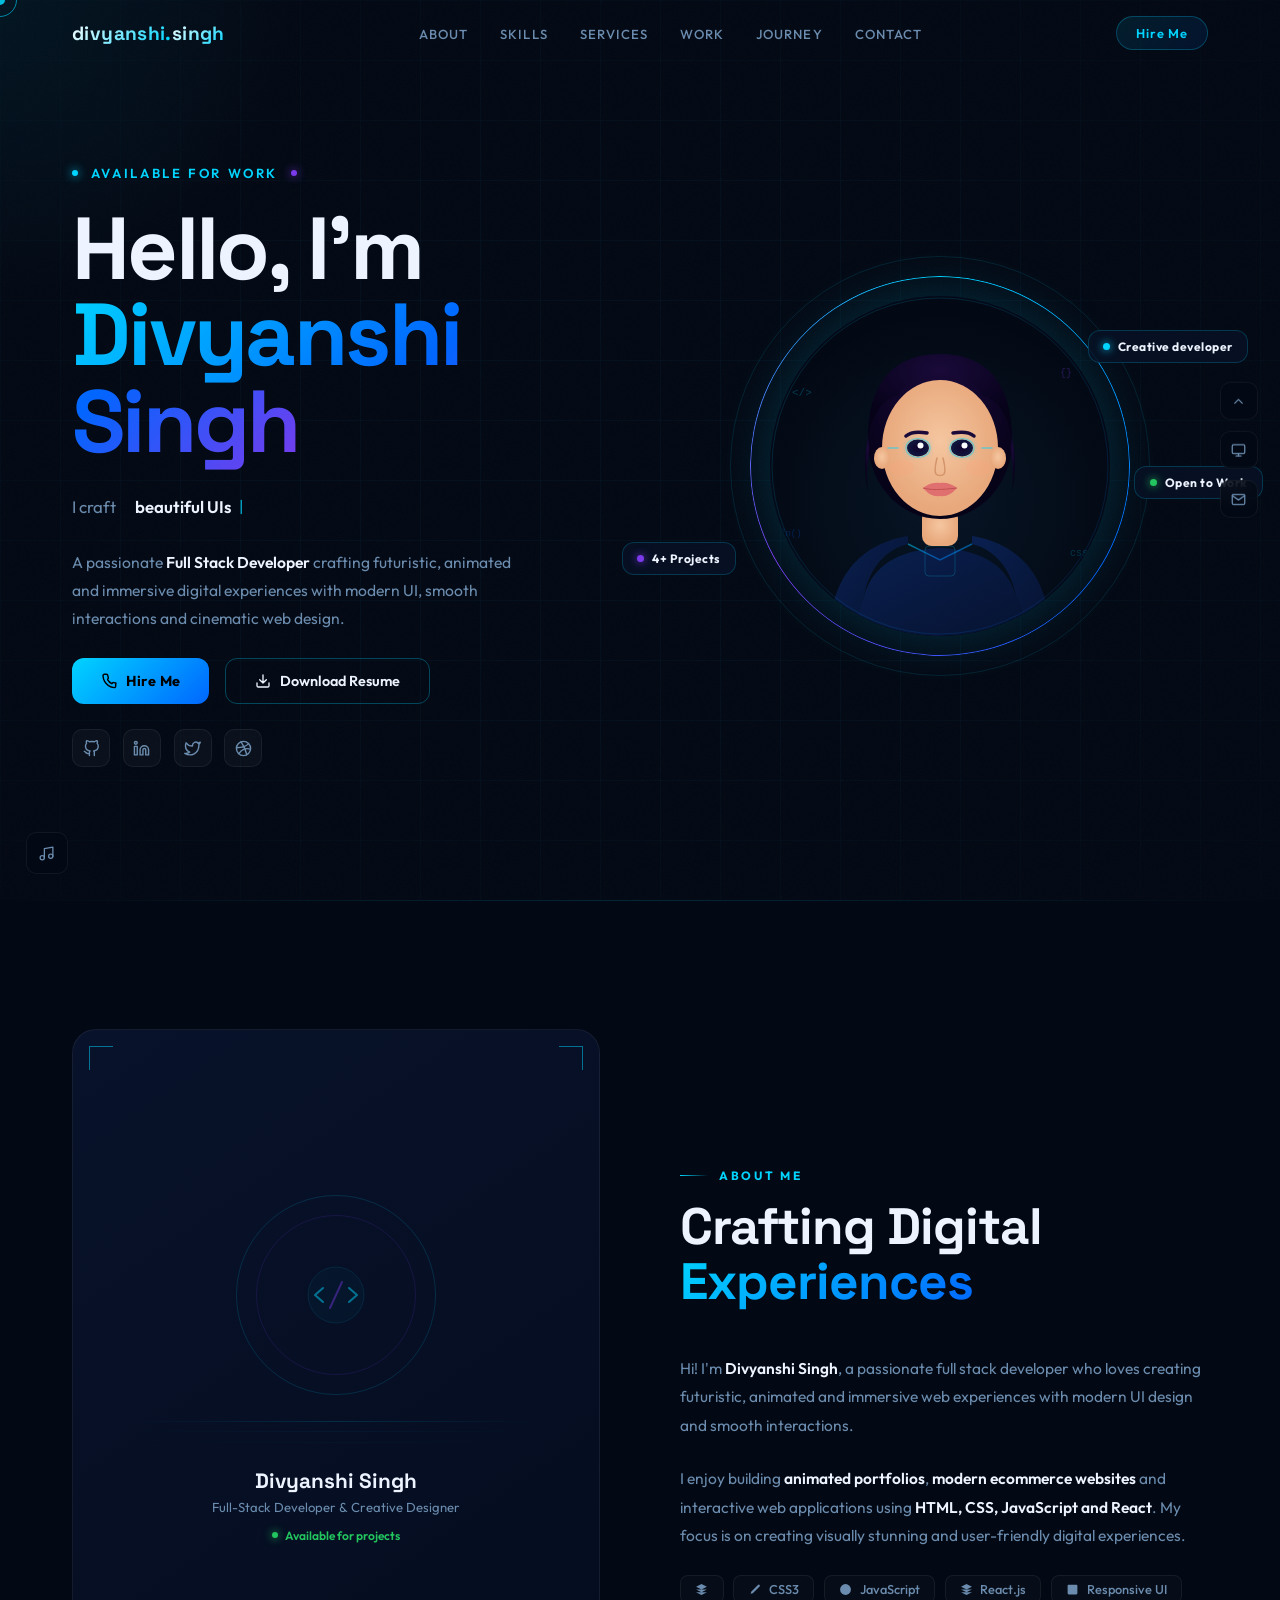
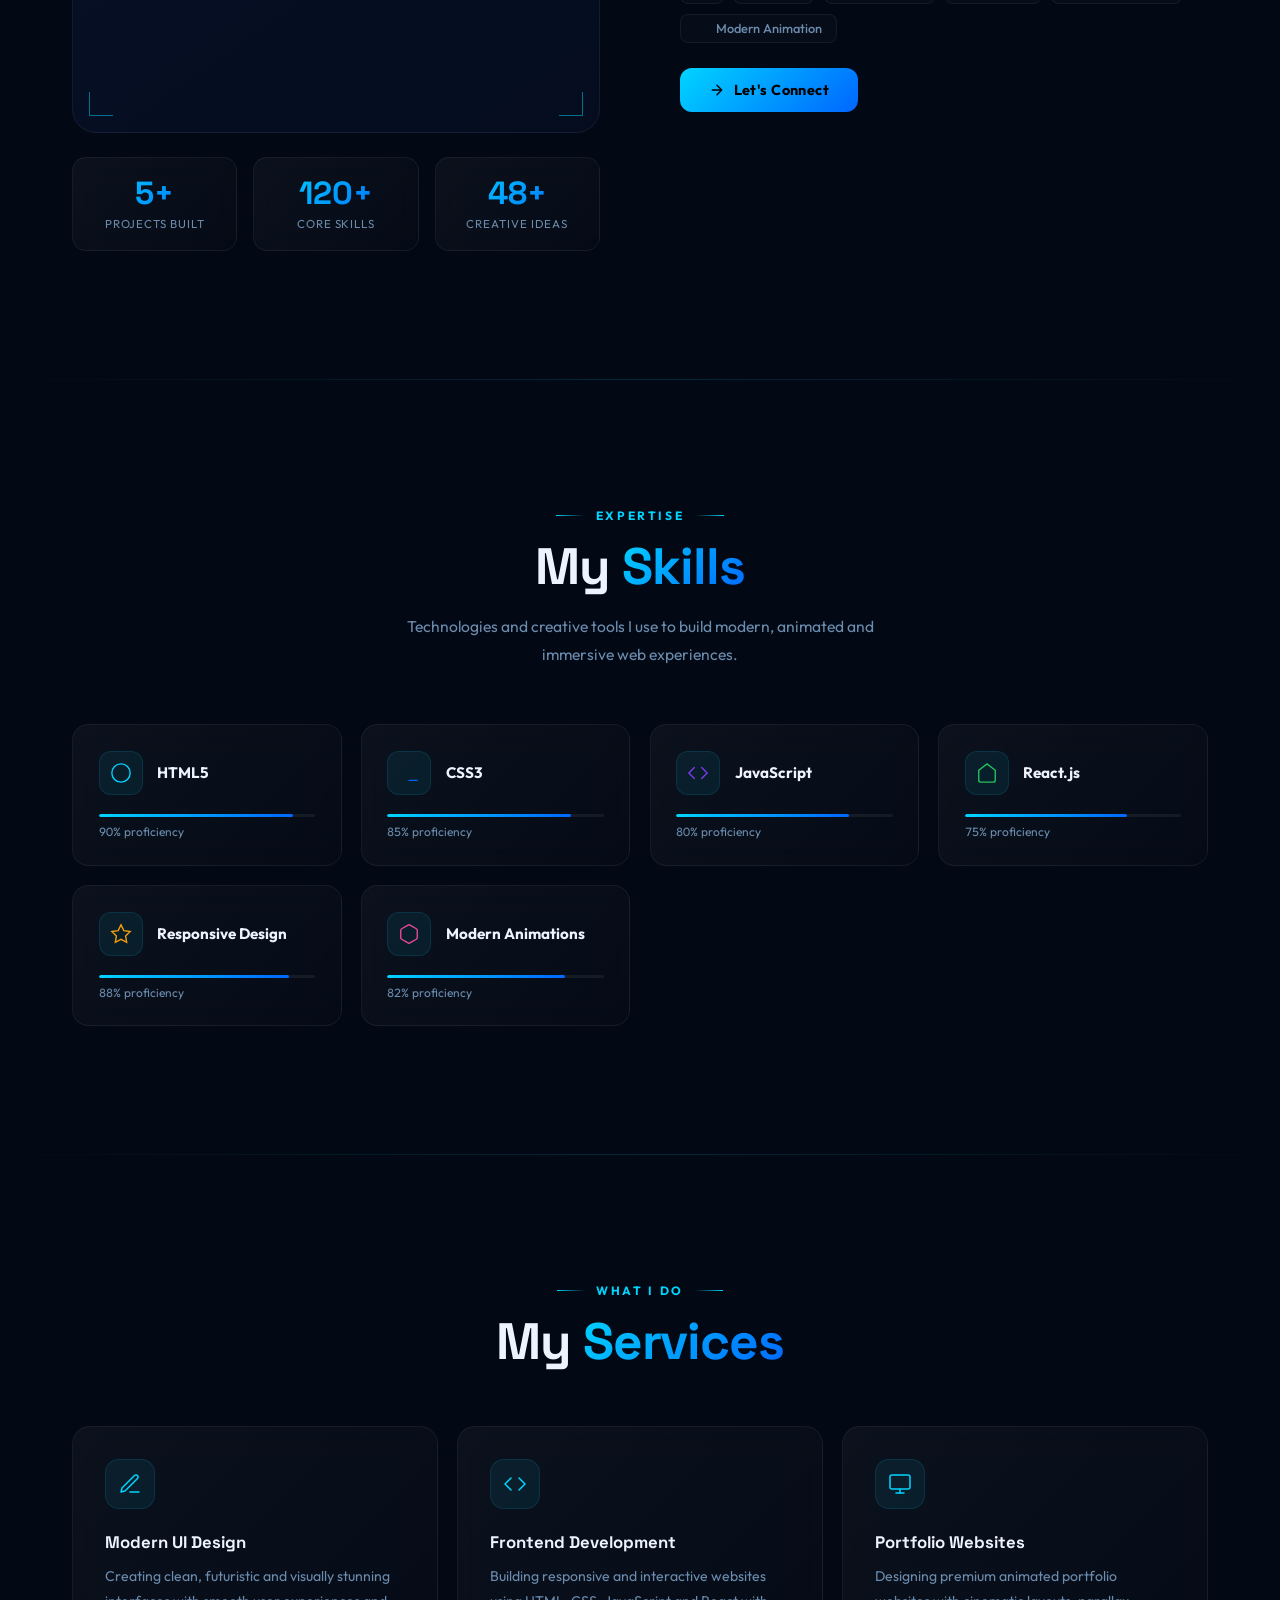
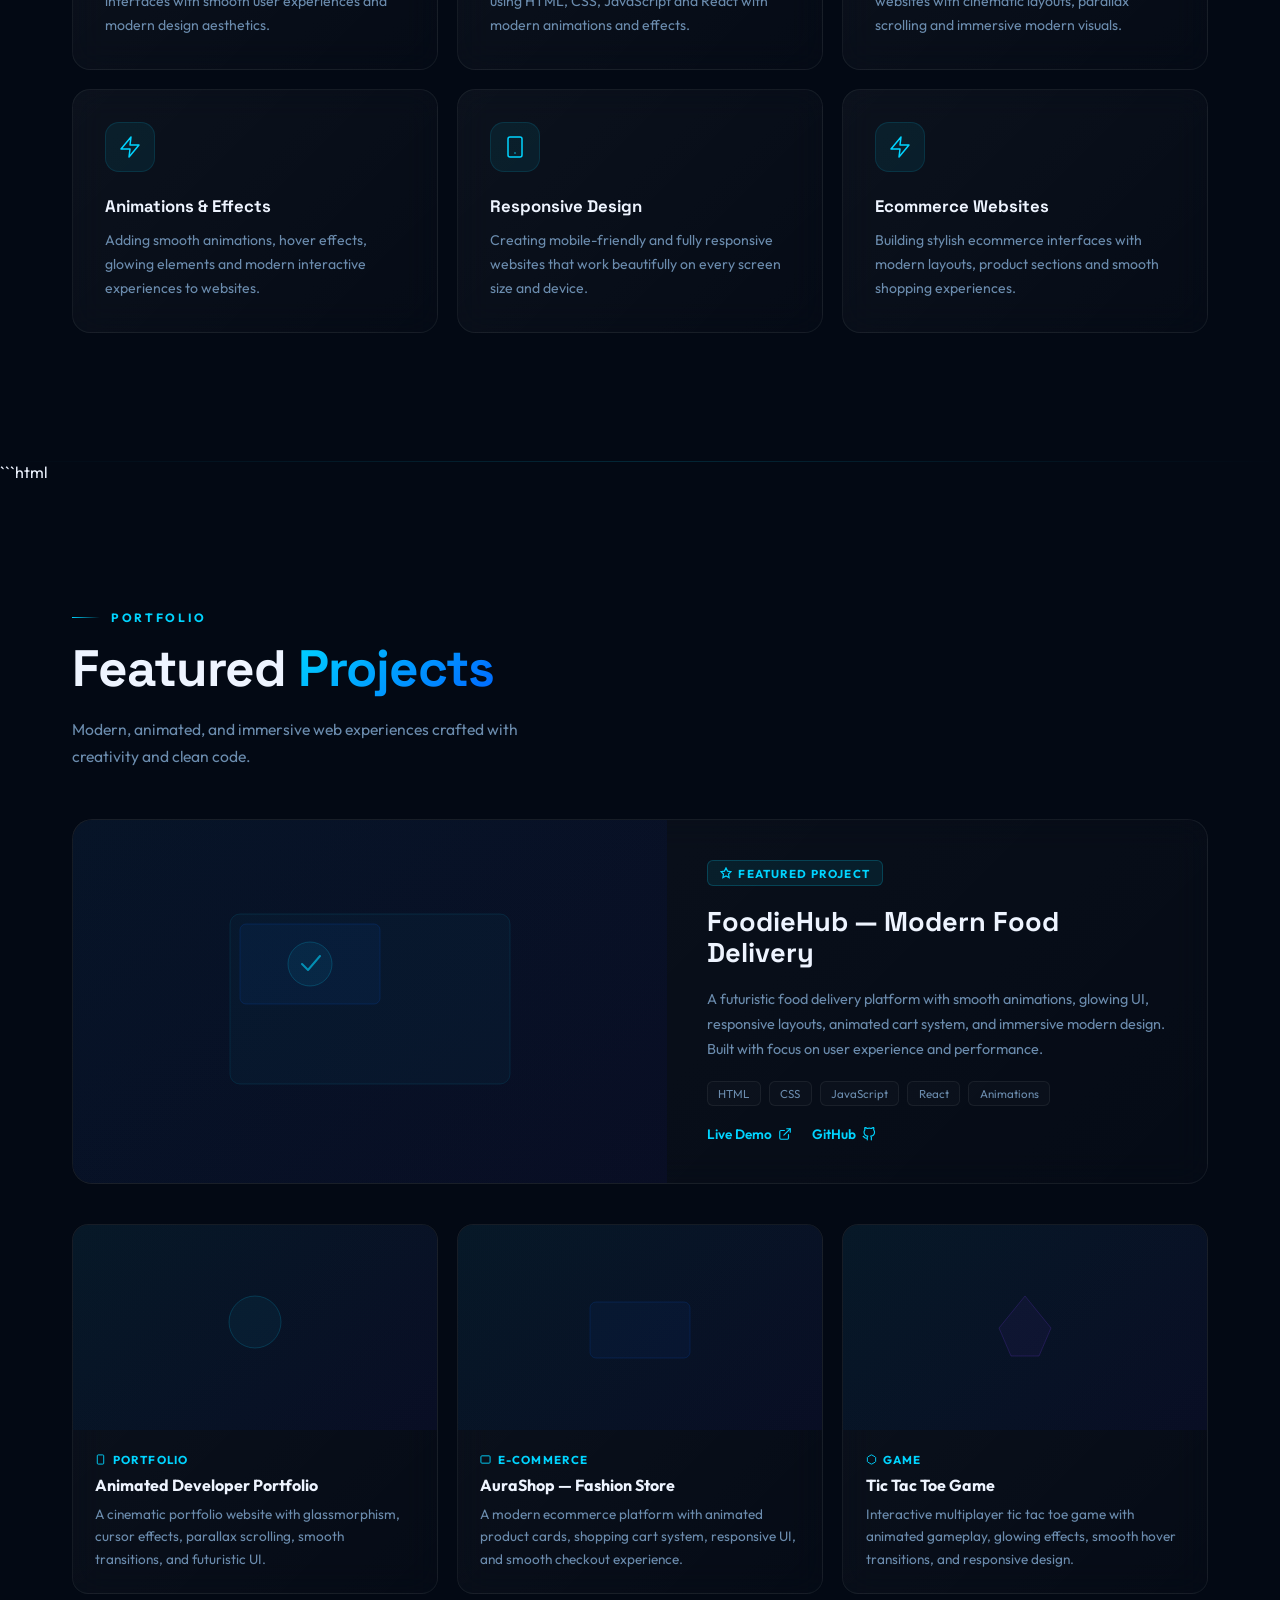
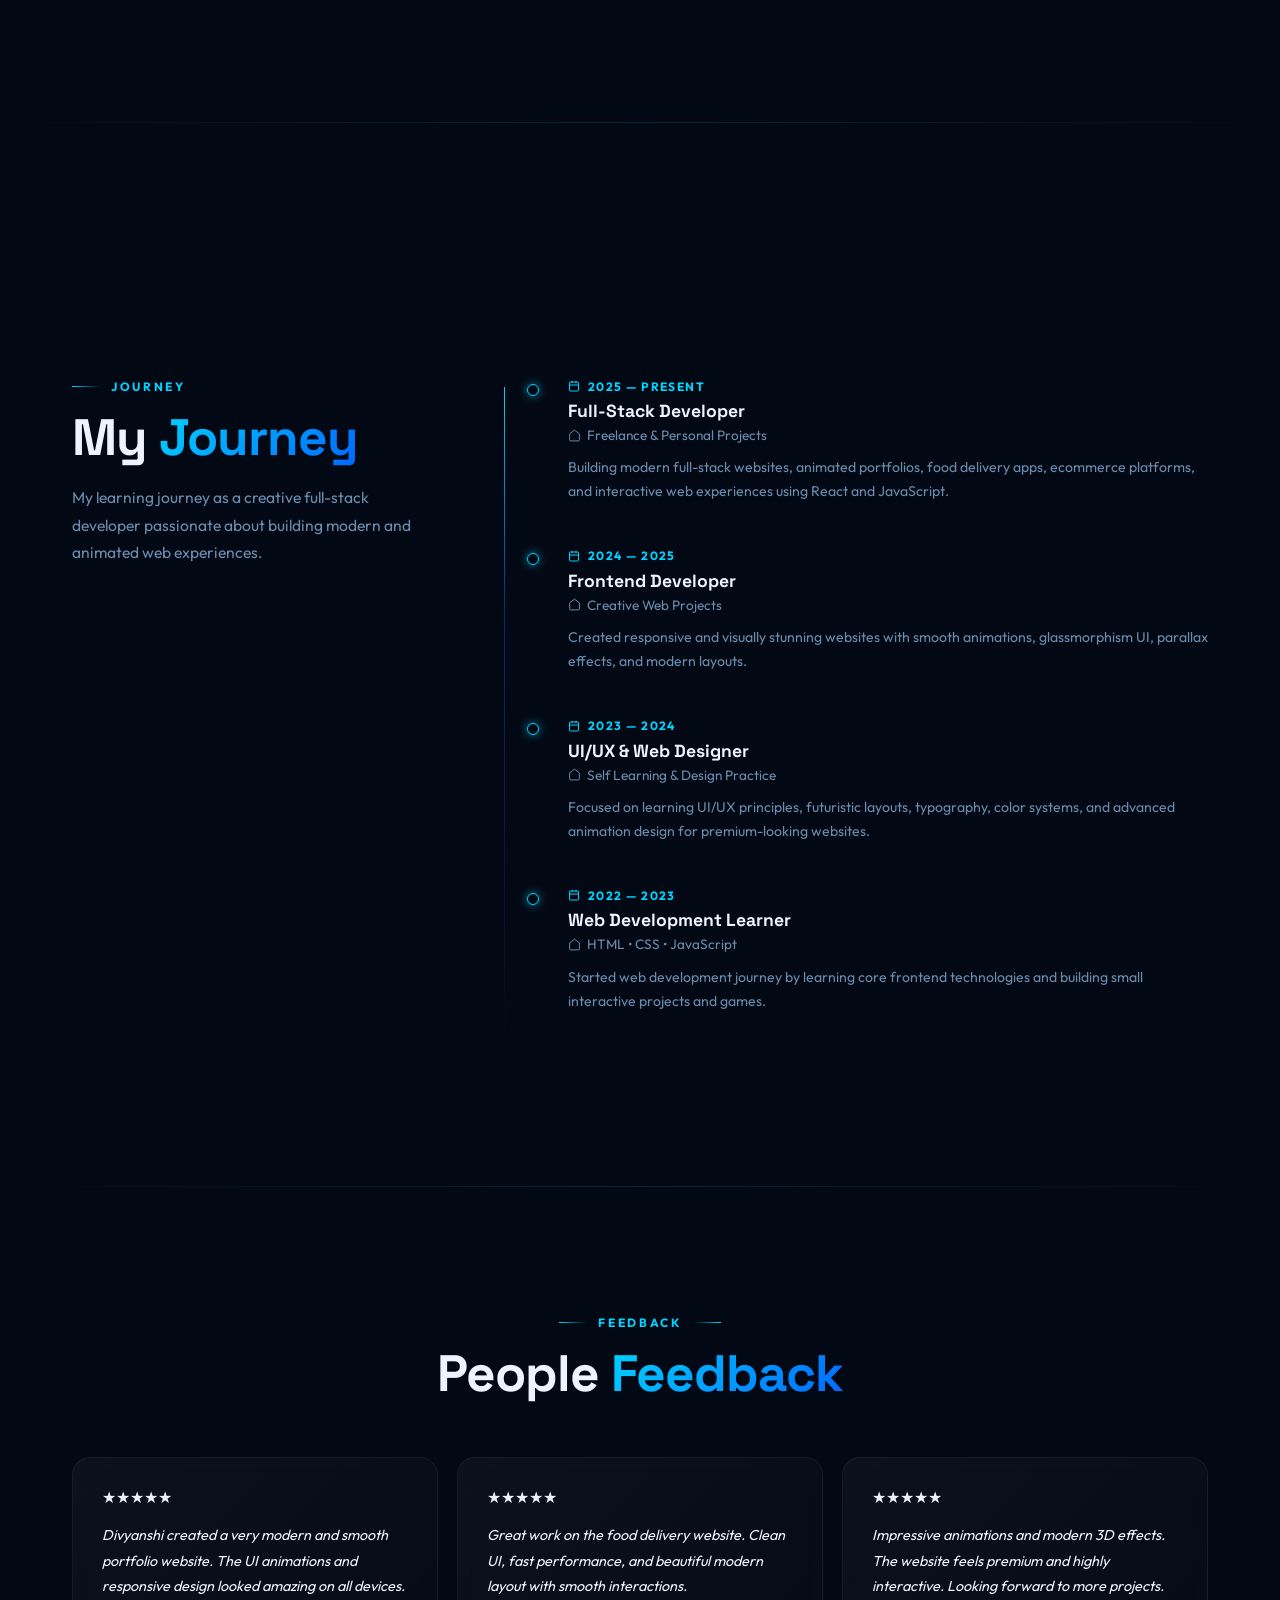
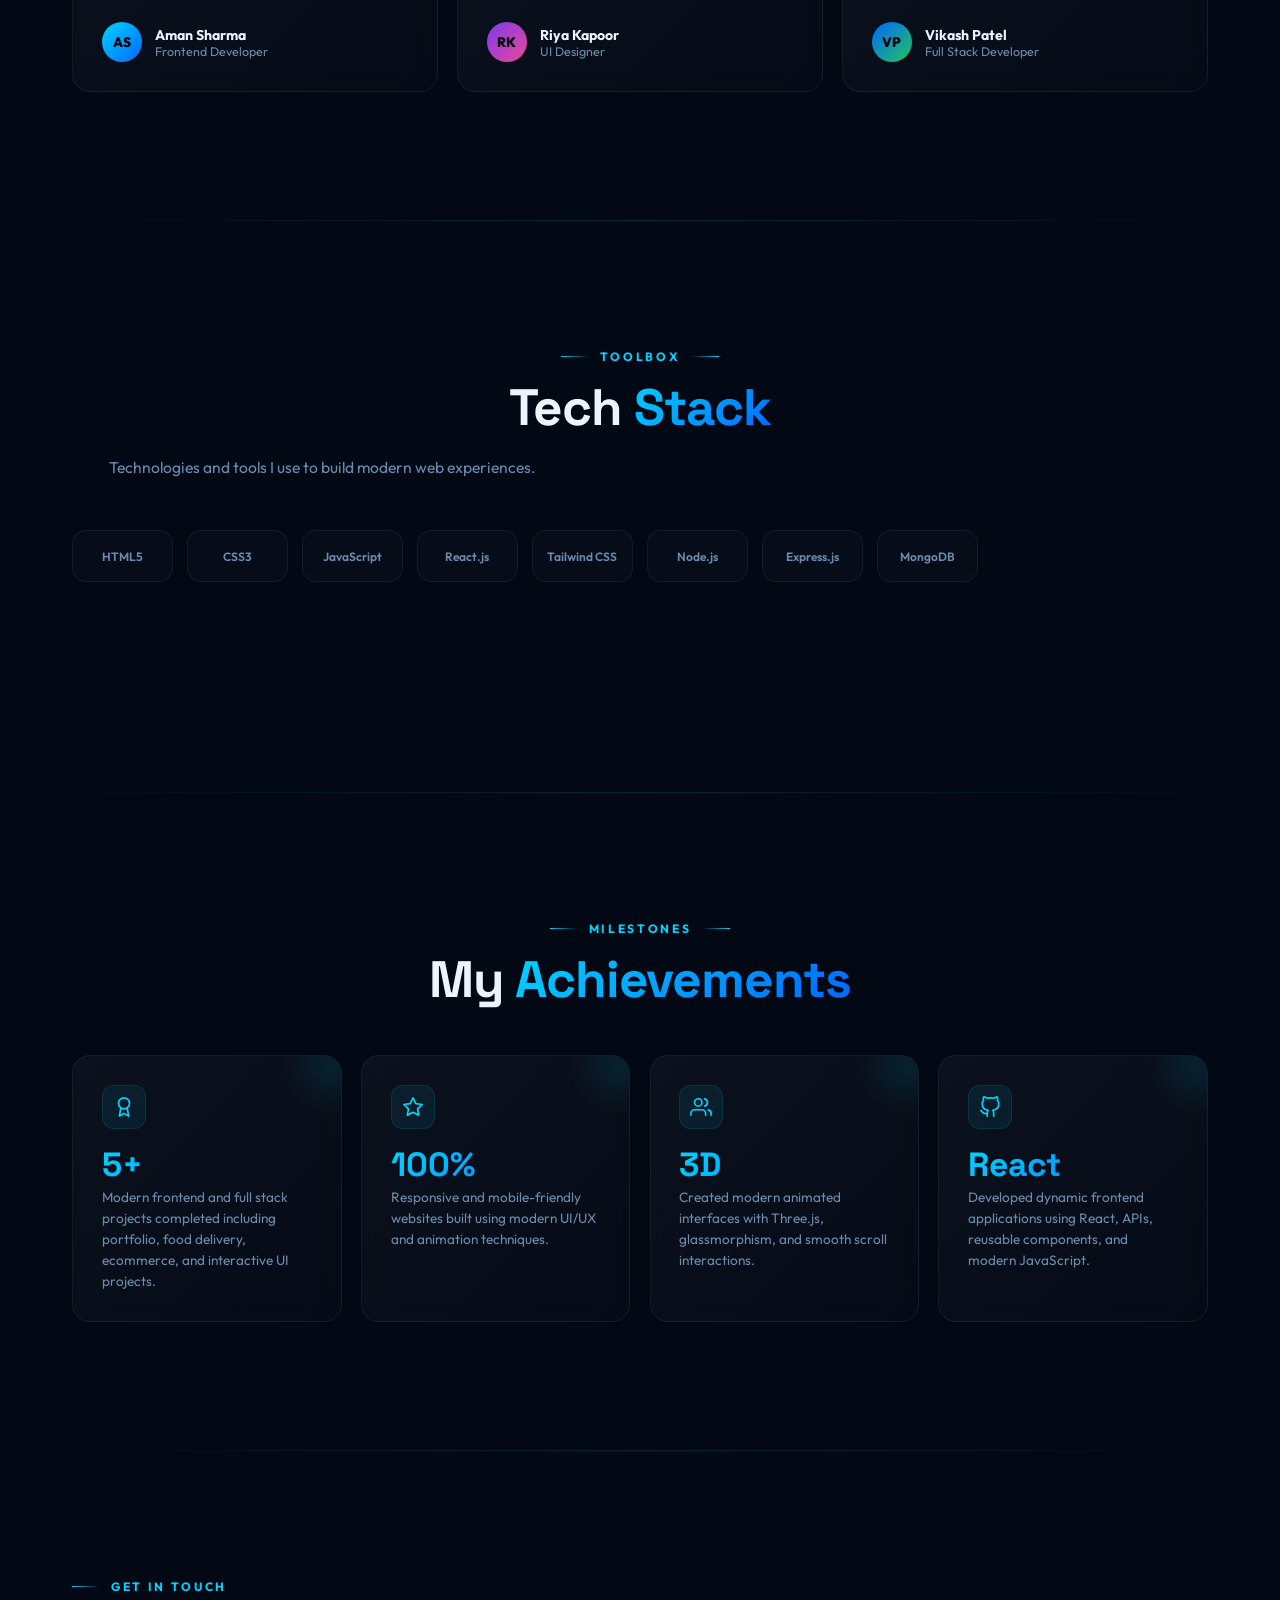
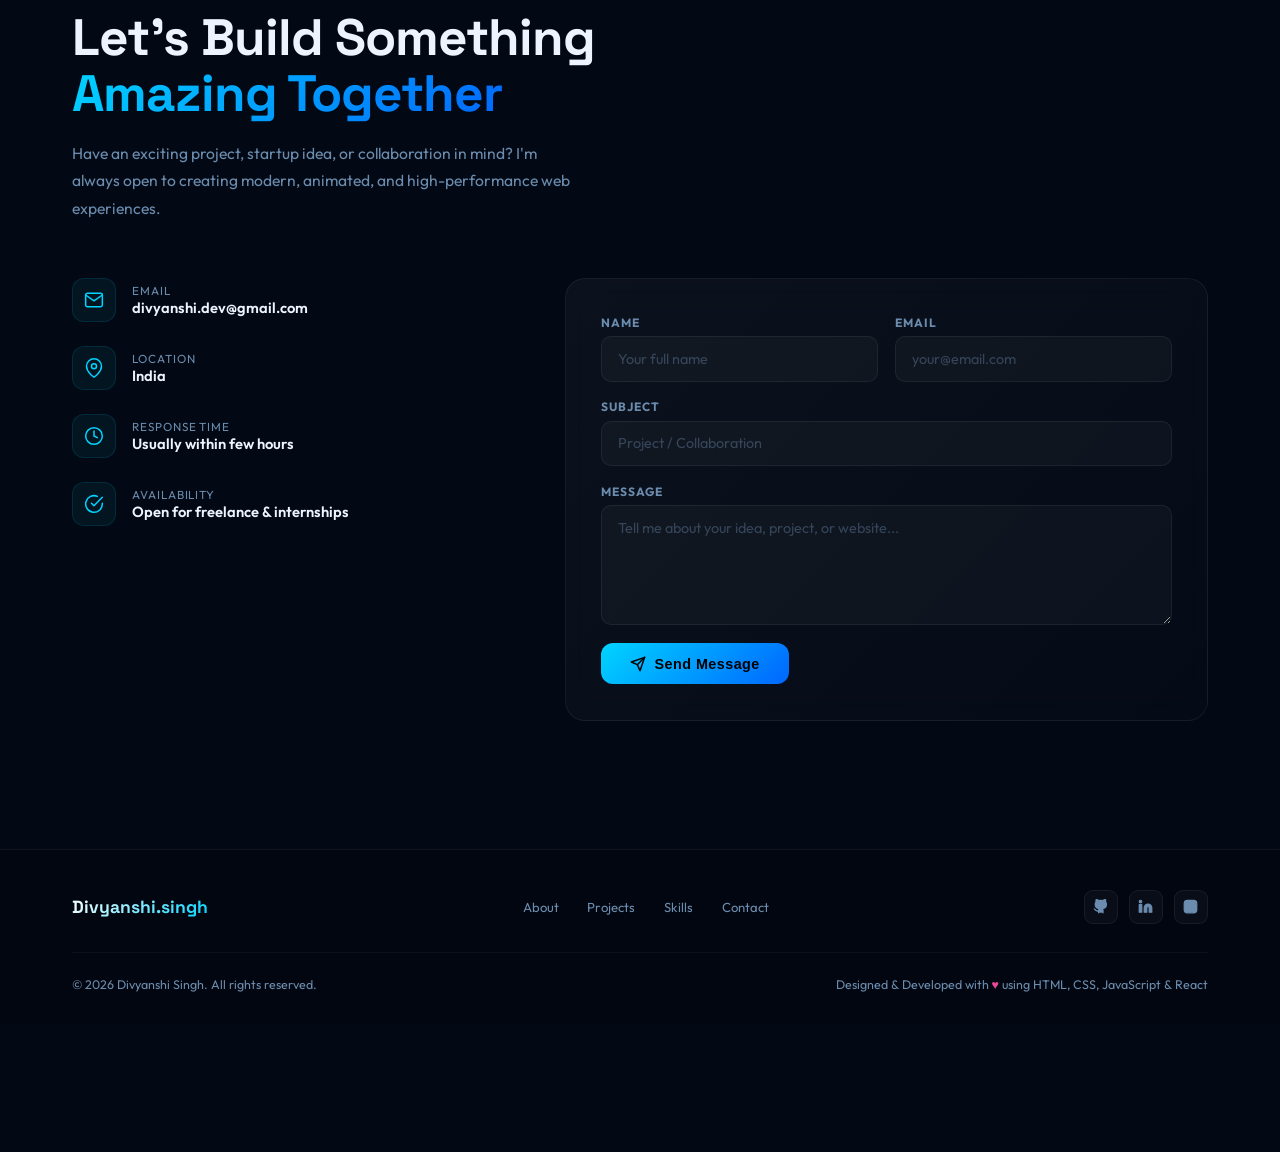
==== index.html @ 7c501646 "Add files via upload added a file" ====
<!doctype html>
<html lang="en">
  <head>
    <meta charset="UTF-8" />
    <meta name="viewport" content="width=device-width, initial-scale=1.0" />
    <title>—Designer & Developer</title>
    <link rel="preconnect" href="https://fonts.googleapis.com" />
    <link rel="preconnect" href="https://fonts.gstatic.com" crossorigin />
    <link
      href="https://fonts.googleapis.com/css2?family=Outfit:wght@300;400;500;600;700;800;900&family=Space+Grotesk:wght@300;400;500;600;700&display=swap"
      rel="stylesheet"
    />
    <link rel="stylesheet" href="style.css" />
  </head>
  <body>
    <!-- LOADER -->
    <div id="loader">
      <div class="ld-logo" data-text="DIVYANSHI SINGH">DIVYANSHI SINGH</div>
      <div class="ld-line"></div>
    </div>

    <!-- CURSOR -->
    <div id="cur"></div>
    <div id="cur-ring"></div>

    <!-- SCROLL PROGRESS -->
    <div id="sp"></div>

    <!-- BG -->
    <div id="bg">
      <div class="mesh-layer">
        <div class="aurora aurora1"></div>
        <div class="aurora aurora2"></div>
        <div class="aurora aurora3"></div>
        <div class="aurora aurora4"></div>
      </div>
      <div class="bg-grid"></div>
      <div class="bg-noise"></div>
      <div id="mouse-glow"></div>
    </div>

    <!-- NAV -->
    <nav id="navbar">
      <div class="nav-inner">
        <a href="#hero" class="nav-logo"
          ><span class="nav-logo-text">divyanshi</span
          ><span class="nav-logo-dot">.</span
          ><span class="nav-logo-text">singh</span></a
        >
        <ul class="nav-links">
          <li><a href="#about" class="nl">About</a></li>
          <li><a href="#skills" class="nl">Skills</a></li>
          <li><a href="#services" class="nl">Services</a></li>
          <li><a href="#projects" class="nl">Work</a></li>
          <li><a href="#experience" class="nl">Journey</a></li>
          <li><a href="#contact" class="nl">Contact</a></li>
        </ul>
        <a href="#contact" class="nav-pill">Hire Me</a>
        <button class="hamburger" id="ham" aria-label="Menu">
          <span></span><span></span><span></span>
        </button>
      </div>
    </nav>

    <div class="mob-menu" id="mobMenu">
      <a href="#about" class="mob-lnk">About</a>
      <a href="#skills" class="mob-lnk">Skills</a>
      <a href="#services" class="mob-lnk">Services</a>
      <a href="#projects" class="mob-lnk">Work</a>
      <a href="#experience" class="mob-lnk">Journey</a>
      <a href="#contact" class="mob-lnk">Contact</a>
    </div>

    <!-- ═══ HERO ═══ -->
    <section id="hero">
      <div class="hero-inner">
        <div class="hero-left">
          <div class="hero-eyebrow">
            <span class="eyebrow-dot"></span>
            <span class="eyebrow-text">Available for work</span>
            <span
              class="eyebrow-dot"
              style="
                background: var(--purple);
                box-shadow: 0 0 10px var(--purple);
              "
            ></span>
          </div>
          <h1 class="hero-name">
            <span class="hero-name-line1">Hello, I'm</span>
            <span class="hero-name-line2"><span>Divyanshi Singh</span></span>
          </h1>
          <div class="hero-role-wrap">
            <span class="role-prefix">I craft</span>&nbsp;<span
              class="role-typed"
              id="typed"
            ></span
            ><span class="role-cursor">|</span>
          </div>
          <p class="hero-bio">
            A passionate <strong>Full Stack Developer</strong> crafting
            futuristic, animated and immersive digital experiences with modern
            UI, smooth interactions and cinematic web design.
          </p>
          <div class="hero-actions">
            <a href="#contact" class="btn-cta">
              <svg viewBox="0 0 24 24">
                <path
                  d="M22 16.92v3a2 2 0 01-2.18 2 19.79 19.79 0 01-8.63-3.07A19.5 19.5 0 013 4.18 2 2 0 015.18 2h3a2 2 0 012 1.72 12.84 12.84 0 00.7 2.81 2 2 0 01-.45 2.11L9.91 9.91a16 16 0 006.18 6.18l1.27-1.27a2 2 0 012.11-.45 12.84 12.84 0 002.81.7A2 2 0 0122 16.92z"
                />
              </svg>
              Hire Me
            </a>
            <a href="#" class="btn-outline">
              <svg viewBox="0 0 24 24">
                <path
                  d="M21 15v4a2 2 0 01-2 2H5a2 2 0 01-2-2v-4M7 10l5 5 5-5M12 15V3"
                />
              </svg>
              Download Resume
            </a>
          </div>
          <div class="hero-socials">
            <!-- GitHub -->
            <a href="#" class="soc-btn" aria-label="GitHub"
              ><svg viewBox="0 0 24 24">
                <path
                  d="M9 19c-5 1.5-5-2.5-7-3m14 6v-3.87a3.37 3.37 0 00-.94-2.61c3.14-.35 6.44-1.54 6.44-7A5.44 5.44 0 0020 4.77 5.07 5.07 0 0019.91 1S18.73.65 16 2.48a13.38 13.38 0 00-7 0C6.27.65 5.09 1 5.09 1A5.07 5.07 0 005 4.77a5.44 5.44 0 00-1.5 3.78c0 5.42 3.3 6.61 6.44 7A3.37 3.37 0 009 18.13V22"
                  stroke="currentColor"
                  fill="none"
                  stroke-width="2"
                  stroke-linecap="round"
                  stroke-linejoin="round"
                /></svg
            ></a>
            <!-- LinkedIn -->
            <a href="#" class="soc-btn" aria-label="LinkedIn"
              ><svg viewBox="0 0 24 24">
                <path
                  d="M16 8a6 6 0 016 6v7h-4v-7a2 2 0 00-2-2 2 2 0 00-2 2v7h-4v-7a6 6 0 016-6zM2 9h4v12H2z"
                  stroke="currentColor"
                  fill="none"
                  stroke-width="2"
                  stroke-linecap="round"
                  stroke-linejoin="round"
                />
                <circle
                  cx="4"
                  cy="4"
                  r="2"
                  stroke="currentColor"
                  fill="none"
                  stroke-width="2"
                /></svg
            ></a>
            <!-- Twitter/X -->
            <a href="#" class="soc-btn" aria-label="Twitter"
              ><svg viewBox="0 0 24 24">
                <path
                  d="M23 3a10.9 10.9 0 01-3.14 1.53 4.48 4.48 0 00-7.86 3v1A10.66 10.66 0 013 4s-4 9 5 13a11.64 11.64 0 01-7 2c9 5 20 0 20-11.5a4.5 4.5 0 00-.08-.83A7.72 7.72 0 0023 3z"
                  stroke="currentColor"
                  fill="none"
                  stroke-width="2"
                  stroke-linecap="round"
                  stroke-linejoin="round"
                /></svg
            ></a>
            <!-- Dribbble -->
            <a href="#" class="soc-btn" aria-label="Dribbble"
              ><svg viewBox="0 0 24 24">
                <circle
                  cx="12"
                  cy="12"
                  r="10"
                  stroke="currentColor"
                  fill="none"
                  stroke-width="2"
                />
                <path
                  d="M8.56 2.75c4.37 6.03 6.02 9.42 8.03 17.72m2.54-15.38c-3.72 4.35-8.94 5.66-16.88 5.85m19.5 1.9c-3.5-.93-6.63-.82-8.94 0-2.58.92-5.01 2.86-7.44 6.32"
                  stroke="currentColor"
                  fill="none"
                  stroke-width="2"
                  stroke-linecap="round"
                /></svg
            ></a>
          </div>
        </div>

        <div class="hero-right">
          <div class="float-badge fb1">
            <div class="fb-dot"></div>
            <span>Creative developer</span>
          </div>
          <div class="float-badge fb2">
            <div class="fb-dot purple"></div>
            <span>4+ Projects</span>
          </div>
          <div class="float-badge fb3">
            <div class="fb-dot green"></div>
            <span>Open to Work</span>
          </div>
          <div class="hero-portrait-wrap">
            <div class="portrait-dots"></div>
            <div class="portrait-ring2"></div>
            <div class="portrait-ring"></div>
            <div class="portrait-inner">
              <!-- SVG female developer portrait -->
              <svg
                viewBox="0 0 340 340"
                width="340"
                height="340"
                fill="none"
                xmlns="http://www.w3.org/2000/svg"
                style="position: relative; z-index: 1"
              >
                <defs>
                  <radialGradient id="skinG" cx="50%" cy="45%" r="50%">
                    <stop offset="0%" stop-color="#f5c6a0" />
                    <stop offset="100%" stop-color="#e8a87c" />
                  </radialGradient>
                  <radialGradient id="hairG" cx="50%" cy="20%" r="65%">
                    <stop offset="0%" stop-color="#1a0a3a" />
                    <stop offset="100%" stop-color="#060218" />
                  </radialGradient>
                  <linearGradient id="shirtG" x1="0" y1="0" x2="1" y2="1">
                    <stop offset="0%" stop-color="#0a2050" />
                    <stop offset="100%" stop-color="#061230" />
                  </linearGradient>
                  <linearGradient id="accentG" x1="0" y1="0" x2="1" y2="1">
                    <stop offset="0%" stop-color="#00d4ff" />
                    <stop offset="100%" stop-color="#0066ff" />
                  </linearGradient>
                  <radialGradient id="bgPortrait" cx="50%" cy="60%" r="55%">
                    <stop offset="0%" stop-color="#071525" stop-opacity="1" />
                    <stop offset="100%" stop-color="#030914" stop-opacity="1" />
                  </radialGradient>
                  <filter id="gf">
                    <feGaussianBlur stdDeviation="3" result="b" />
                    <feMerge>
                      <feMergeNode in="b" />
                      <feMergeNode in="SourceGraphic" />
                    </feMerge>
                  </filter>
                  <clipPath id="circle-clip">
                    <circle cx="170" cy="170" r="170" />
                  </clipPath>
                </defs>
                <circle cx="170" cy="170" r="170" fill="url(#bgPortrait)" />
                <g clip-path="url(#circle-clip)">
                  <!-- Shoulders / top of outfit -->
                  <path
                    d="M60 340 C60 268 105 245 138 240 L138 248 C120 252 100 268 94 300 L80 340Z"
                    fill="url(#shirtG)"
                  />
                  <path
                    d="M280 340 C280 268 235 245 202 240 L202 248 C220 252 240 268 246 300 L260 340Z"
                    fill="url(#shirtG)"
                  />
                  <path
                    d="M80 340 L94 300 C102 272 125 254 170 252 C215 254 238 272 246 300 L260 340 Z"
                    fill="url(#shirtG)"
                  />
                  <!-- Shirt accent stripe -->
                  <path
                    d="M138 248 L170 264 L202 248"
                    stroke="url(#accentG)"
                    stroke-width="1.5"
                    fill="none"
                    opacity="0.5"
                  />
                  <!-- Collar detail -->
                  <rect
                    x="155"
                    y="250"
                    width="30"
                    height="30"
                    rx="4"
                    fill="none"
                    stroke="rgba(0,212,255,0.2)"
                    stroke-width="1"
                  />
                  <!-- Neck -->
                  <rect
                    x="152"
                    y="212"
                    width="36"
                    height="38"
                    rx="10"
                    fill="url(#skinG)"
                  />
                  <!-- Hair (back) -->
                  <ellipse
                    cx="170"
                    cy="145"
                    rx="72"
                    ry="78"
                    fill="url(#hairG)"
                  />
                  <!-- Face -->
                  <ellipse
                    cx="170"
                    cy="152"
                    rx="58"
                    ry="68"
                    fill="url(#skinG)"
                  />
                  <!-- Hair (front/top) -->
                  <path
                    d="M98 142 C98 82 128 58 170 58 C212 58 242 82 242 142 C237 116 226 102 212 100 C207 88 196 80 170 80 C144 80 133 88 128 100 C114 102 103 116 98 142Z"
                    fill="url(#hairG)"
                  />
                  <!-- Side hair -->
                  <path
                    d="M98 142 C94 158 94 178 98 196 C96 178 98 162 100 152Z"
                    fill="url(#hairG)"
                  />
                  <path
                    d="M242 142 C246 158 246 178 242 196 C244 178 242 162 240 152Z"
                    fill="url(#hairG)"
                  />
                  <!-- Ears -->
                  <ellipse
                    cx="112"
                    cy="162"
                    rx="8"
                    ry="11"
                    fill="url(#skinG)"
                  />
                  <ellipse
                    cx="228"
                    cy="162"
                    rx="8"
                    ry="11"
                    fill="url(#skinG)"
                  />
                  <!-- Eyes -->
                  <ellipse cx="148" cy="152" rx="11" ry="8.5" fill="#100830" />
                  <ellipse cx="192" cy="152" rx="11" ry="8.5" fill="#100830" />
                  <circle cx="150.5" cy="149.5" r="3" fill="white" />
                  <circle cx="194.5" cy="149.5" r="3" fill="white" />
                  <!-- Eye glow -->
                  <ellipse
                    cx="148"
                    cy="152"
                    rx="12"
                    ry="9.5"
                    fill="none"
                    stroke="rgba(0,212,255,0.5)"
                    stroke-width="1.2"
                    filter="url(#gf)"
                  />
                  <ellipse
                    cx="192"
                    cy="152"
                    rx="12"
                    ry="9.5"
                    fill="none"
                    stroke="rgba(0,212,255,0.5)"
                    stroke-width="1.2"
                    filter="url(#gf)"
                  />
                  <!-- Eyebrows -->
                  <path
                    d="M136 140 C140 136.5 146 135 157 137"
                    stroke="#1a0a3a"
                    stroke-width="3.5"
                    fill="none"
                    stroke-linecap="round"
                  />
                  <path
                    d="M183 137 C194 135 200 136.5 204 140"
                    stroke="#1a0a3a"
                    stroke-width="3.5"
                    fill="none"
                    stroke-linecap="round"
                  />
                  <!-- Nose -->
                  <path
                    d="M167 162 C165 170 164 175 166 178 C167.5 180 172.5 180 174 178 C176 175 175 170 173 162"
                    stroke="#d4956b"
                    stroke-width="1.5"
                    fill="none"
                    stroke-linecap="round"
                  />
                  <!-- Lips -->
                  <path
                    d="M153 192 C158 188 164 186 170 187 C176 186 182 188 187 192 C182 198 176 201 170 200 C164 201 158 198 153 192Z"
                    fill="#e07070"
                  />
                  <path
                    d="M153 192 C160 194 170 194 187 192"
                    stroke="#c05050"
                    stroke-width="1"
                    fill="none"
                  />
                  <!-- Cheek blush -->
                  <ellipse
                    cx="132"
                    cy="172"
                    rx="12"
                    ry="8"
                    fill="rgba(255,160,120,0.2)"
                  />
                  <ellipse
                    cx="208"
                    cy="172"
                    rx="12"
                    ry="8"
                    fill="rgba(255,160,120,0.2)"
                  />
                  <!-- Tech accent lines on face (subtle HUD) -->
                  <line
                    x1="118"
                    y1="152"
                    x2="128"
                    y2="152"
                    stroke="rgba(0,212,255,0.55)"
                    stroke-width="1.5"
                    stroke-linecap="round"
                  />
                  <line
                    x1="212"
                    y1="152"
                    x2="222"
                    y2="152"
                    stroke="rgba(0,212,255,0.55)"
                    stroke-width="1.5"
                    stroke-linecap="round"
                  />
                </g>
                <!-- Outer glow ring -->
                <circle
                  cx="170"
                  cy="170"
                  r="168"
                  fill="none"
                  stroke="url(#accentG)"
                  stroke-width=".5"
                  opacity=".3"
                />
                <!-- Floating code particles around portrait -->
                <text
                  x="22"
                  y="100"
                  fill="rgba(0,212,255,0.25)"
                  font-size="11"
                  font-family="monospace"
                >
                  &lt;/&gt;
                </text>
                <text
                  x="290"
                  y="80"
                  fill="rgba(124,58,237,0.3)"
                  font-size="10"
                  font-family="monospace"
                >
                  {}
                </text>
                <text
                  x="10"
                  y="240"
                  fill="rgba(0,102,255,0.25)"
                  font-size="9"
                  font-family="monospace"
                >
                  fn()
                </text>
                <text
                  x="300"
                  y="260"
                  fill="rgba(0,212,255,0.2)"
                  font-size="10"
                  font-family="monospace"
                >
                  css
                </text>
              </svg>
            </div>
          </div>
        </div>
      </div>
    </section>

    <div class="divider"></div>

    <!-- ═══ ABOUT ═══ -->
    <section id="about" class="section-pad">
      <div class="container">
        <div class="about-grid">
          <div class="reveal-l">
            <div class="about-card gcard">
              <div class="about-corner ac-tl"></div>
              <div class="about-corner ac-tr"></div>
              <div class="about-corner ac-bl"></div>
              <div class="about-corner ac-br"></div>
              <div class="about-card-inner">
                <div class="about-ring-anim">
                  <div class="about-center-icon">
                    <svg
                      viewBox="0 0 70 70"
                      fill="none"
                      xmlns="http://www.w3.org/2000/svg"
                    >
                      <circle
                        cx="35"
                        cy="35"
                        r="28"
                        fill="rgba(0,212,255,0.05)"
                        stroke="rgba(0,212,255,0.15)"
                        stroke-width="1"
                      />
                      <!-- Code icon in center -->
                      <path
                        d="M22 28L14 35L22 42"
                        stroke="rgba(0,212,255,0.7)"
                        stroke-width="2"
                        stroke-linecap="round"
                        stroke-linejoin="round"
                        fill="none"
                      />
                      <path
                        d="M48 28L56 35L48 42"
                        stroke="rgba(0,212,255,0.7)"
                        stroke-width="2"
                        stroke-linecap="round"
                        stroke-linejoin="round"
                        fill="none"
                      />
                      <path
                        d="M41 22L29 48"
                        stroke="rgba(124,58,237,0.6)"
                        stroke-width="2"
                        stroke-linecap="round"
                        fill="none"
                      />
                    </svg>
                  </div>
                </div>
                <div class="about-card-lines">
                  <div class="about-card-line"></div>
                  <div class="about-card-line" style="opacity: 0.35"></div>
                  <div class="about-card-line" style="opacity: 0.2"></div>
                </div>
                <div style="text-align: center; padding: 0 1.5rem 1.5rem">
                  <div
                    style="
                      font-family: var(--font2);
                      font-size: 1.3rem;
                      font-weight: 700;
                      color: var(--text);
                    "
                  >
                    Divyanshi Singh
                  </div>
                  <div
                    style="
                      font-size: 0.82rem;
                      color: var(--muted);
                      margin-top: 0.3rem;
                    "
                  >
                    Full-Stack Developer &amp; Creative Designer
                  </div>
                  <div
                    style="
                      display: flex;
                      align-items: center;
                      justify-content: center;
                      gap: 0.4rem;
                      margin-top: 0.8rem;
                    "
                  >
                    <div
                      style="
                        width: 6px;
                        height: 6px;
                        border-radius: 50%;
                        background: #22c55e;
                        box-shadow: 0 0 8px #22c55e;
                      "
                    ></div>
                    <span
                      style="
                        font-size: 0.75rem;
                        color: #22c55e;
                        font-weight: 600;
                      "
                      >Available for projects</span
                    >
                  </div>
                </div>
              </div>
            </div>
            <div class="stats-bar stagger">
              <div class="stat-box gcard">
                <div class="stat-n" data-c="5">0</div>
                <div class="stat-l">Projects Built</div>
              </div>
              <div class="stat-box gcard">
                <div class="stat-n" data-c="120">0</div>
                <div class="stat-l">Core Skills</div>
              </div>
              <div class="stat-box gcard">
                <div class="stat-n" data-c="48">0</div>
                <div class="stat-l">Creative Ideas</div>
              </div>
            </div>
          </div>

          <div class="about-text reveal-r">
            <div>
              <div class="s-label">
                <span class="s-label-line"></span
                ><span class="s-label-text">About Me</span>
              </div>
              <h2 class="s-title">
                Crafting Digital<br /><em>Experiences</em>
              </h2>
            </div>
            <p class="about-bio">
              Hi! I'm <strong>Divyanshi Singh</strong>, a passionate full stack
              developer who loves creating futuristic, animated and immersive
              web experiences with modern UI design and smooth interactions.
            </p>

            <p class="about-bio">
              I enjoy building <strong>animated portfolios</strong>,
              <strong>modern ecommerce websites</strong> and interactive web
              applications using
              <strong>HTML, CSS, JavaScript and React</strong>. My focus is on
              creating visually stunning and user-friendly digital experiences.
            </p>
            <div class="tag-list">
              <span class="tag"
                ><svg viewBox="0 0 24 24">
                  <path
                    d="M12 2L2 7l10 5 10-5-10-5zM2 17l10 5 10-5M2 12l10 5 10-5"
                  />
                </svg>
                <html></html
              ></span>
              <span class="tag"
                ><svg viewBox="0 0 24 24">
                  <path
                    d="M12 20h9M16.5 3.5a2.121 2.121 0 013 3L7 19l-4 1 1-4L16.5 3.5z"
                  /></svg
                >CSS3</span
              >
              <span class="tag"
                ><svg viewBox="0 0 24 24">
                  <circle cx="12" cy="12" r="10" />
                  <path
                    d="M2 12h20M12 2a15.3 15.3 0 014 10 15.3 15.3 0 01-4 10 15.3 15.3 0 01-4-10 15.3 15.3 0 014-10z"
                  /></svg
                >JavaScript</span
              >
              <span class="tag"
                ><svg viewBox="0 0 24 24">
                  <polygon points="12 2 2 7 12 12 22 7 12 2" />
                  <polyline points="2 17 12 22 22 17" />
                  <polyline points="2 12 12 17 22 12" /></svg
                >React.js</span
              >
              <span class="tag"
                ><svg viewBox="0 0 24 24">
                  <rect x="3" y="3" width="18" height="18" rx="2" />
                  <path d="M3 9h18M9 21V9" /></svg
                >Responsive UI</span
              >
              <span class="tag"
                ><svg viewBox="0 0 24 24">
                  <path d="M18 20V10M12 20V4M6 20v-6" /></svg
                >Modern Animation</span
              >
            </div>
            <a href="#contact" class="btn-cta" style="align-self: flex-start">
              <svg viewBox="0 0 24 24"><path d="M5 12h14M12 5l7 7-7 7" /></svg>
              Let's Connect
            </a>
          </div>
        </div>
      </div>
    </section>

    <div class="divider"></div>

    <!-- ═══ SKILLS ═══ -->
    <section id="skills" class="section-pad">
      <div class="container">
        <div
          class="section-header reveal"
          style="text-align: center; margin-bottom: 3.5rem"
        >
          <div class="s-label" style="justify-content: center">
            <span class="s-label-line"></span>
            <span class="s-label-text">Expertise</span>
            <span
              class="s-label-line"
              style="
                background: linear-gradient(270deg, var(--cyan), transparent);
              "
            ></span>
          </div>

          <h2 class="s-title" style="text-align: center">My <em>Skills</em></h2>

          <p class="s-sub" style="margin: 0 auto; text-align: center">
            Technologies and creative tools I use to build modern, animated and
            immersive web experiences.
          </p>
        </div>

        <div class="skills-grid stagger">
          <!-- HTML -->
          <div class="sk-card gcard">
            <div class="sk-head">
              <div class="sk-icon">
                <svg
                  viewBox="0 0 24 24"
                  fill="none"
                  stroke="var(--cyan)"
                  stroke-width="1.5"
                  stroke-linecap="round"
                >
                  <circle cx="12" cy="12" r="10" />
                </svg>
              </div>

              <div class="sk-name">HTML5</div>
            </div>

            <div class="sk-bar-wrap">
              <div class="sk-bar" data-w="90"></div>
            </div>

            <div class="sk-pct">90% proficiency</div>
          </div>

          <!-- CSS -->
          <div class="sk-card gcard">
            <div class="sk-head">
              <div class="sk-icon">
                <svg
                  viewBox="0 0 24 24"
                  fill="none"
                  stroke="var(--blue)"
                  stroke-width="1.5"
                  stroke-linecap="round"
                >
                  <path d="M12 20h9" />
                </svg>
              </div>

              <div class="sk-name">CSS3</div>
            </div>

            <div class="sk-bar-wrap">
              <div class="sk-bar" data-w="85"></div>
            </div>

            <div class="sk-pct">85% proficiency</div>
          </div>

          <!-- JavaScript -->
          <div class="sk-card gcard">
            <div class="sk-head">
              <div class="sk-icon">
                <svg
                  viewBox="0 0 24 24"
                  fill="none"
                  stroke="var(--purple)"
                  stroke-width="1.5"
                  stroke-linecap="round"
                >
                  <polyline points="16 18 22 12 16 6" />
                  <polyline points="8 6 2 12 8 18" />
                </svg>
              </div>

              <div class="sk-name">JavaScript</div>
            </div>

            <div class="sk-bar-wrap">
              <div class="sk-bar" data-w="80"></div>
            </div>

            <div class="sk-pct">80% proficiency</div>
          </div>

          <!-- React -->
          <div class="sk-card gcard">
            <div class="sk-head">
              <div class="sk-icon">
                <svg
                  viewBox="0 0 24 24"
                  fill="none"
                  stroke="#22c55e"
                  stroke-width="1.5"
                  stroke-linecap="round"
                >
                  <path d="M3 9l9-7 9 7v11a2 2 0 01-2 2H5a2 2 0 01-2-2z" />
                </svg>
              </div>

              <div class="sk-name">React.js</div>
            </div>

            <div class="sk-bar-wrap">
              <div class="sk-bar" data-w="75"></div>
            </div>

            <div class="sk-pct">75% proficiency</div>
          </div>

          <!-- Responsive -->
          <div class="sk-card gcard">
            <div class="sk-head">
              <div class="sk-icon">
                <svg
                  viewBox="0 0 24 24"
                  fill="none"
                  stroke="#f59e0b"
                  stroke-width="1.5"
                  stroke-linecap="round"
                >
                  <polygon
                    points="12 2 15.09 8.26 22 9.27 17 14.14 18.18 21.02 12 17.77 5.82 21.02 7 14.14 2 9.27 8.91 8.26 12 2"
                  />
                </svg>
              </div>

              <div class="sk-name">Responsive Design</div>
            </div>

            <div class="sk-bar-wrap">
              <div class="sk-bar" data-w="88"></div>
            </div>

            <div class="sk-pct">88% proficiency</div>
          </div>

          <!-- Animations -->
          <div class="sk-card gcard">
            <div class="sk-head">
              <div class="sk-icon">
                <svg
                  viewBox="0 0 24 24"
                  fill="none"
                  stroke="var(--pink)"
                  stroke-width="1.5"
                  stroke-linecap="round"
                >
                  <path
                    d="M21 16V8a2 2 0 00-1-1.73l-7-4a2 2 0 00-2 0l-7 4A2 2 0 003 8v8a2 2 0 001 1.73l7 4a2 2 0 002 0l7-4A2 2 0 0021 16z"
                  />
                </svg>
              </div>

              <div class="sk-name">Modern Animations</div>
            </div>

            <div class="sk-bar-wrap">
              <div class="sk-bar" data-w="82"></div>
            </div>

            <div class="sk-pct">82% proficiency</div>
          </div>
        </div>
      </div>
    </section>

    <div class="divider"></div>

    <!-- ═══ SERVICES ═══ -->
   <!-- ═══ SERVICES ═══ -->
<section id="services" class="section-pad">
  <div class="container">

    <div
      class="section-header reveal"
      style="text-align: center; margin-bottom: 3.5rem"
    >
      <div class="s-label" style="justify-content: center">
        <span class="s-label-line"></span>

        <span class="s-label-text">What I Do</span>

        <span
          class="s-label-line"
          style="
            background: linear-gradient(270deg, var(--cyan), transparent);
          "
        ></span>
      </div>

      <h2 class="s-title" style="text-align: center">
        My <em>Services</em>
      </h2>
    </div>

    <div class="svc-grid stagger">

      <!-- SERVICE 1 -->
      <div class="svc-card gcard">
        <div class="svc-icon-wrap">
          <svg viewBox="0 0 24 24">
            <path
              d="M12 20h9M16.5 3.5a2.121 2.121 0 013 3L7 19l-4 1 1-4L16.5 3.5z"
            />
          </svg>
        </div>

        <div class="svc-title">Modern UI Design</div>

        <p class="svc-desc">
          Creating clean, futuristic and visually stunning interfaces with
          smooth user experiences and modern design aesthetics.
        </p>
      </div>

      <!-- SERVICE 2 -->
      <div class="svc-card gcard">
        <div class="svc-icon-wrap">
          <svg viewBox="0 0 24 24">
            <polyline points="16 18 22 12 16 6" />
            <polyline points="8 6 2 12 8 18" />
          </svg>
        </div>

        <div class="svc-title">Frontend Development</div>

        <p class="svc-desc">
          Building responsive and interactive websites using HTML, CSS,
          JavaScript and React with modern animations and effects.
        </p>
      </div>

      <!-- SERVICE 3 -->
      <div class="svc-card gcard">
        <div class="svc-icon-wrap">
          <svg viewBox="0 0 24 24">
            <rect x="2" y="3" width="20" height="14" rx="2" />
            <line x1="8" y1="21" x2="16" y2="21" />
            <line x1="12" y1="17" x2="12" y2="21" />
          </svg>
        </div>

        <div class="svc-title">Portfolio Websites</div>

        <p class="svc-desc">
          Designing premium animated portfolio websites with cinematic layouts,
          parallax scrolling and immersive modern visuals.
        </p>
      </div>

      <!-- SERVICE 4 -->
      <div class="svc-card gcard">
        <div class="svc-icon-wrap">
          <svg viewBox="0 0 24 24">
            <polygon points="13 2 3 14 12 14 11 22 21 10 12 10 13 2" />
          </svg>
        </div>

        <div class="svc-title">Animations & Effects</div>

        <p class="svc-desc">
          Adding smooth animations, hover effects, glowing elements and modern
          interactive experiences to websites.
        </p>
      </div>

      <!-- SERVICE 5 -->
      <div class="svc-card gcard">
        <div class="svc-icon-wrap">
          <svg viewBox="0 0 24 24">
            <rect x="5" y="2" width="14" height="20" rx="2" />
            <line x1="12" y1="18" x2="12.01" y2="18" />
          </svg>
        </div>

        <div class="svc-title">Responsive Design</div>

        <p class="svc-desc">
          Creating mobile-friendly and fully responsive websites that work
          beautifully on every screen size and device.
        </p>
      </div>

      <!-- SERVICE 6 -->
      <div class="svc-card gcard">
        <div class="svc-icon-wrap">
          <svg viewBox="0 0 24 24">
            <path d="M13 2L3 14h9l-1 8 10-12h-9l1-8z" />
          </svg>
        </div>

        <div class="svc-title">Ecommerce Websites</div>

        <p class="svc-desc">
          Building stylish ecommerce interfaces with modern layouts, product
          sections and smooth shopping experiences.
        </p>
      </div>

    </div>
  </div>
</section>
    <div class="divider"></div>
```html
<section id="projects" class="section-pad">
  <div class="container">
    <div class="section-header" style="margin-bottom: 3rem">
      <div class="s-label reveal">
        <span class="s-label-line"></span>
        <span class="s-label-text">Portfolio</span>
      </div>

      <h2 class="s-title reveal">Featured <em>Projects</em></h2>

      <p class="s-sub reveal">
        Modern, animated, and immersive web experiences crafted with creativity
        and clean code.
      </p>
    </div>

    <!-- FEATURED PROJECT -->
    <div class="proj-featured gcard reveal">
      <div class="pf-visual">
        <div class="pf-visual-overlay"></div>

        <div class="pf-mockup">
          <svg width="300" height="190" viewBox="0 0 300 190" fill="none">
            <rect
              x="10"
              y="10"
              width="280"
              height="170"
              rx="10"
              fill="rgba(0,212,255,0.03)"
              stroke="rgba(0,212,255,0.1)"
              stroke-width="1"
            />

            <rect
              x="20"
              y="20"
              width="140"
              height="80"
              rx="6"
              fill="rgba(0,102,255,0.06)"
              stroke="rgba(0,102,255,0.15)"
              stroke-width="1"
            />

            <circle
              cx="90"
              cy="60"
              r="22"
              fill="rgba(0,212,255,0.06)"
              stroke="rgba(0,212,255,0.2)"
              stroke-width="1"
            />

            <path
              d="M82 60L88 66L100 52"
              stroke="rgba(0,212,255,0.6)"
              stroke-width="2"
              stroke-linecap="round"
              stroke-linejoin="round"
              fill="none"
            />
          </svg>
        </div>
      </div>

      <div class="pf-info">
        <div class="proj-badge">
          <svg viewBox="0 0 24 24">
            <polygon
              points="12 2 15.09 8.26 22 9.27 17 14.14 18.18 21.02 12 17.77 5.82 21.02 7 14.14 2 9.27 8.91 8.26 12 2"
            />
          </svg>

          Featured Project
        </div>

        <h3 class="proj-title">FoodieHub — Modern Food Delivery</h3>

        <p class="proj-desc">
          A futuristic food delivery platform with smooth animations, glowing UI,
          responsive layouts, animated cart system, and immersive modern design.
          Built with focus on user experience and performance.
        </p>

        <div class="proj-tags">
          <span class="ptag">HTML</span>
          <span class="ptag">CSS</span>
          <span class="ptag">JavaScript</span>
          <span class="ptag">React</span>
          <span class="ptag">Animations</span>
        </div>

        <div class="proj-links">
          <a href="#" class="pl-link">
            Live Demo

            <svg viewBox="0 0 24 24">
              <path
                d="M18 13v6a2 2 0 01-2 2H5a2 2 0 01-2-2V8a2 2 0 012-2h6"
              />
              <polyline points="15 3 21 3 21 9" />
              <line x1="10" y1="14" x2="21" y2="3" />
            </svg>
          </a>

          <a href="#" class="pl-link">
            GitHub

            <svg viewBox="0 0 24 24">
              <path
                d="M9 19c-5 1.5-5-2.5-7-3m14 6v-3.87a3.37 3.37 0 00-.94-2.61c3.14-.35 6.44-1.54 6.44-7A5.44 5.44 0 0020 4.77 5.07 5.07 0 0019.91 1S18.73.65 16 2.48a13.38 13.38 0 00-7 0C6.27.65 5.09 1 5.09 1A5.07 5.07 0 005 4.77a5.44 5.44 0 00-1.5 3.78c0 5.42 3.3 6.61 6.44 7A3.37 3.37 0 009 18.13V22"
              />
            </svg>
          </a>
        </div>
      </div>
    </div>

    <!-- PROJECT GRID -->
    <div class="proj-grid stagger">

      <!-- PROJECT 1 -->
      <div class="pc gcard">
        <div class="pc-visual">
          <svg width="140" height="90" viewBox="0 0 140 90">
            <circle
              cx="70"
              cy="40"
              r="26"
              fill="rgba(0,212,255,0.05)"
              stroke="rgba(0,212,255,0.18)"
              stroke-width="1"
            />
          </svg>
        </div>

        <div class="pc-body">
          <div class="pc-tag">
            <svg viewBox="0 0 24 24">
              <rect x="5" y="2" width="14" height="20" rx="2" />
            </svg>

            Portfolio
          </div>

          <div class="pc-title">Animated Developer Portfolio</div>

          <p class="pc-desc">
            A cinematic portfolio website with glassmorphism, cursor effects,
            parallax scrolling, smooth transitions, and futuristic UI.
          </p>
        </div>
      </div>

      <!-- PROJECT 2 -->
      <div class="pc gcard">
        <div class="pc-visual">
          <svg width="140" height="90" viewBox="0 0 140 90">
            <rect
              x="20"
              y="20"
              width="100"
              height="56"
              rx="6"
              fill="rgba(0,102,255,0.05)"
              stroke="rgba(0,102,255,0.15)"
              stroke-width="1"
            />
          </svg>
        </div>

        <div class="pc-body">
          <div class="pc-tag">
            <svg viewBox="0 0 24 24">
              <path
                d="M4 4h16c1.1 0 2 .9 2 2v12c0 1.1-.9 2-2 2H4c-1.1 0-2-.9-2-2V6c0-1.1.9-2 2-2z"
              />
            </svg>

            E-Commerce
          </div>

          <div class="pc-title">AuraShop — Fashion Store</div>

          <p class="pc-desc">
            A modern ecommerce platform with animated product cards, shopping
            cart system, responsive UI, and smooth checkout experience.
          </p>
        </div>
      </div>

      <!-- PROJECT 3 -->
      <div class="pc gcard">
        <div class="pc-visual">
          <svg width="140" height="90" viewBox="0 0 140 90">
            <polygon
              points="70,14 96,46 84,74 56,74 44,46"
              fill="rgba(124,58,237,0.06)"
              stroke="rgba(124,58,237,0.2)"
              stroke-width="1"
            />
          </svg>
        </div>

        <div class="pc-body">
          <div class="pc-tag">
            <svg viewBox="0 0 24 24">
              <path
                d="M21 16V8a2 2 0 00-1-1.73l-7-4a2 2 0 00-2 0l-7 4A2 2 0 003 8v8a2 2 0 001 1.73l7 4a2 2 0 002 0l7-4A2 2 0 0021 16z"
              />
            </svg>

            Game
          </div>

          <div class="pc-title">Tic Tac Toe Game</div>

          <p class="pc-desc">
            Interactive multiplayer tic tac toe game with animated gameplay,
            glowing effects, smooth hover transitions, and responsive design.
          </p>
        </div>
      </div>

    </div>
  </div>
</section>



    <div class="divider"></div>

    <!-- ═══ EXPERIENCE ═══ -->
    <section id="experience" class="section-pad">
  <section id="experience" class="section-pad">
  <div class="container">
    <div class="exp-wrap">

      <div class="reveal-l">
        <div class="s-label">
          <span class="s-label-line"></span>
          <span class="s-label-text">Journey</span>
        </div>

        <h2 class="s-title">My <em>Journey</em></h2>

        <p class="s-sub">
          My learning journey as a creative full-stack developer passionate
          about building modern and animated web experiences.
        </p>
      </div>

      <div class="timeline reveal-r">

        <!-- ITEM 1 -->
        <div class="tl-item">
          <div class="tl-dot"></div>

          <div class="tl-date">
            <svg viewBox="0 0 24 24">
              <rect x="3" y="4" width="18" height="18" rx="2" />
              <line x1="16" y1="2" x2="16" y2="6" />
              <line x1="8" y1="2" x2="8" y2="6" />
              <line x1="3" y1="10" x2="21" y2="10" />
            </svg>

            2025 — Present
          </div>

          <div class="tl-role">Full-Stack Developer</div>

          <div class="tl-co">
            <svg viewBox="0 0 24 24">
              <path d="M3 9l9-7 9 7v11a2 2 0 01-2 2H5a2 2 0 01-2-2z" />
            </svg>

            Freelance & Personal Projects
          </div>

          <p class="tl-desc">
            Building modern full-stack websites, animated portfolios,
            food delivery apps, ecommerce platforms, and interactive web
            experiences using React and JavaScript.
          </p>
        </div>

        <!-- ITEM 2 -->
        <div class="tl-item">
          <div class="tl-dot"></div>

          <div class="tl-date">
            <svg viewBox="0 0 24 24">
              <rect x="3" y="4" width="18" height="18" rx="2" />
              <line x1="16" y1="2" x2="16" y2="6" />
              <line x1="8" y1="2" x2="8" y2="6" />
              <line x1="3" y1="10" x2="21" y2="10" />
            </svg>

            2024 — 2025
          </div>

          <div class="tl-role">Frontend Developer</div>

          <div class="tl-co">
            <svg viewBox="0 0 24 24">
              <path d="M3 9l9-7 9 7v11a2 2 0 01-2 2H5a2 2 0 01-2-2z" />
            </svg>

            Creative Web Projects
          </div>

          <p class="tl-desc">
            Created responsive and visually stunning websites with smooth
            animations, glassmorphism UI, parallax effects, and modern layouts.
          </p>
        </div>

        <!-- ITEM 3 -->
        <div class="tl-item">
          <div class="tl-dot"></div>

          <div class="tl-date">
            <svg viewBox="0 0 24 24">
              <rect x="3" y="4" width="18" height="18" rx="2" />
              <line x1="16" y1="2" x2="16" y2="6" />
              <line x1="8" y1="2" x2="8" y2="6" />
              <line x1="3" y1="10" x2="21" y2="10" />
            </svg>

            2023 — 2024
          </div>

          <div class="tl-role">UI/UX & Web Designer</div>

          <div class="tl-co">
            <svg viewBox="0 0 24 24">
              <path d="M3 9l9-7 9 7v11a2 2 0 01-2 2H5a2 2 0 01-2-2z" />
            </svg>

            Self Learning & Design Practice
          </div>

          <p class="tl-desc">
            Focused on learning UI/UX principles, futuristic layouts,
            typography, color systems, and advanced animation design for
            premium-looking websites.
          </p>
        </div>

        <!-- ITEM 4 -->
        <div class="tl-item">
          <div class="tl-dot"></div>

          <div class="tl-date">
            <svg viewBox="0 0 24 24">
              <rect x="3" y="4" width="18" height="18" rx="2" />
              <line x1="16" y1="2" x2="16" y2="6" />
              <line x1="8" y1="2" x2="8" y2="6" />
              <line x1="3" y1="10" x2="21" y2="10" />
            </svg>

            2022 — 2023
          </div>

          <div class="tl-role">Web Development Learner</div>

          <div class="tl-co">
            <svg viewBox="0 0 24 24">
              <path d="M3 9l9-7 9 7v11a2 2 0 01-2 2H5a2 2 0 01-2-2z" />
            </svg>

            HTML • CSS • JavaScript
          </div>

          <p class="tl-desc">
            Started web development journey by learning core frontend
            technologies and building small interactive projects and games.
          </p>
        </div>

      </div>
    </div>
  </div>
</section>

    <div class="divider"></div>

   <section id="testimonials" class="section-pad">
  <div class="container">
    <div
      class="section-header"
      style="text-align: center; margin-bottom: 3.5rem"
    >
      <div class="s-label reveal" style="justify-content: center">
        <span class="s-label-line"></span>
        <span class="s-label-text">Feedback</span>
        <span
          class="s-label-line"
          style="
            background: linear-gradient(270deg, var(--cyan), transparent);
          "
        ></span>
      </div>

      <h2 class="s-title reveal" style="text-align: center">
        People <em>Feedback</em>
      </h2>
    </div>

    <div class="testi-grid stagger">

      <!-- Testimonial 1 -->
      <div class="tc gcard">
        <div class="tc-stars">
          ★★★★★
        </div>

        <p class="tc-text">
          Divyanshi created a very modern and smooth portfolio website.
          The UI animations and responsive design looked amazing on all devices.
        </p>

        <div class="tc-author">
          <div
            class="tc-av"
            style="
              background: linear-gradient(135deg, var(--cyan), var(--blue));
            "
          >
            AS
          </div>

          <div>
            <div class="tc-name">Aman Sharma</div>
            <div class="tc-role">Frontend Developer</div>
          </div>
        </div>
      </div>

      <!-- Testimonial 2 -->
      <div class="tc gcard">
        <div class="tc-stars">
          ★★★★★
        </div>

        <p class="tc-text">
          Great work on the food delivery website. Clean UI, fast performance,
          and beautiful modern layout with smooth interactions.
        </p>

        <div class="tc-author">
          <div
            class="tc-av"
            style="
              background: linear-gradient(
                135deg,
                var(--purple),
                var(--pink)
              );
            "
          >
            RK
          </div>

          <div>
            <div class="tc-name">Riya Kapoor</div>
            <div class="tc-role">UI Designer</div>
          </div>
        </div>
      </div>

      <!-- Testimonial 3 -->
      <div class="tc gcard">
        <div class="tc-stars">
          ★★★★★
        </div>

        <p class="tc-text">
          Impressive animations and modern 3D effects. The website feels premium
          and highly interactive. Looking forward to more projects.
        </p>

        <div class="tc-author">
          <div
            class="tc-av"
            style="background: linear-gradient(135deg, #0066ff, #22c55e)"
          >
            VP
          </div>

          <div>
            <div class="tc-name">Vikash Patel</div>
            <div class="tc-role">Full Stack Developer</div>
          </div>
        </div>
      </div>

    </div>
  </div>
</section>

    <div class="divider"></div>

 <!-- ═══ TECH STACK ═══ -->
<section id="techstack" class="section-pad">
  <div class="container">

    <div
      class="section-header"
      style="text-align: center; margin-bottom: 3rem"
    >
      <div class="s-label reveal" style="justify-content: center">
        <span class="s-label-line"></span>
        <span class="s-label-text">Toolbox</span>
        <span
          class="s-label-line"
          style="
            background: linear-gradient(270deg, var(--cyan), transparent);
          "
        ></span>
      </div>

      <h2 class="s-title reveal" style="text-align: center">
        Tech <em>Stack</em>
      </h2>

      <p class="s-sub reveal" style="text-align:center;">
        Technologies and tools I use to build modern web experiences.
      </p>
    </div>

    <div class="tech-grid stagger">

      <div class="tech-item">
        <div class="tech-name">HTML5</div>
      </div>

      <div class="tech-item">
        <div class="tech-name">CSS3</div>
      </div>

      <div class="tech-item">
        <div class="tech-name">JavaScript</div>
      </div>

      <div class="tech-item">
        <div class="tech-name">React.js</div>
      </div>

      <div class="tech-item">
        <div class="tech-name">Tailwind CSS</div>
      </div>

      <div class="tech-item">
        <div class="tech-name">Node.js</div>
      </div>

      <div class="tech-item">
        <div class="tech-name">Express.js</div>
      </div>

      <div class="tech-item">
        <div class="tech-name">MongoDB</div>
      </div>

      <div class="tech-item">
        <div class="tech-name">Git & GitHub</div>
      </div>

      <div class="tech-item">
        <div class="tech-name">Three.js</div>
      </div>

      <div class="tech-item">
        <div class="tech-name">Framer Motion</div>
      </div>

      <div class="tech-item">
        <div class="tech-name">Responsive Design</div>
      </div>

    </div>
  </div>
</section>
    <div class="divider"></div>

    <!-- ═══ ACHIEVEMENTS ═══ -->
<section id="achievements" class="section-pad">
  <div class="container">

    <div
      class="section-header"
      style="text-align: center; margin-bottom: 3rem"
    >
      <div class="s-label reveal" style="justify-content: center">
        <span class="s-label-line"></span>
        <span class="s-label-text">Milestones</span>
        <span
          class="s-label-line"
          style="
            background: linear-gradient(270deg, var(--cyan), transparent);
          "
        ></span>
      </div>

      <h2 class="s-title reveal" style="text-align: center">
        My <em>Achievements</em>
      </h2>
    </div>

    <div class="ach-grid stagger">

      <!-- Achievement 1 -->
      <div class="ach-card gcard">
        <div class="ach-icon">
          <svg viewBox="0 0 24 24">
            <circle cx="12" cy="8" r="6" />
            <path d="M15.477 12.89L17 22l-5-3-5 3 1.523-9.11" />
          </svg>
        </div>

        <div class="ach-num">5+</div>

        <div class="ach-label">
          Modern frontend and full stack projects completed including portfolio,
          food delivery, ecommerce, and interactive UI projects.
        </div>
      </div>

      <!-- Achievement 2 -->
      <div class="ach-card gcard">
        <div class="ach-icon">
          <svg viewBox="0 0 24 24">
            <polygon
              points="12 2 15.09 8.26 22 9.27 17 14.14 18.18 21.02 12 17.77 5.82 21.02 7 14.14 2 9.27 8.91 8.26 12 2"
            />
          </svg>
        </div>

        <div class="ach-num">100%</div>

        <div class="ach-label">
          Responsive and mobile-friendly websites built using modern UI/UX and
          animation techniques.
        </div>
      </div>

      <!-- Achievement 3 -->
      <div class="ach-card gcard">
        <div class="ach-icon">
          <svg viewBox="0 0 24 24">
            <path d="M17 21v-2a4 4 0 00-4-4H5a4 4 0 00-4 4v2" />
            <circle cx="9" cy="7" r="4" />
            <path d="M23 21v-2a4 4 0 00-3-3.87M16 3.13a4 4 0 010 7.75" />
          </svg>
        </div>

        <div class="ach-num">3D</div>

        <div class="ach-label">
          Created modern animated interfaces with Three.js, glassmorphism, and
          smooth scroll interactions.
        </div>
      </div>

      <!-- Achievement 4 -->
      <div class="ach-card gcard">
        <div class="ach-icon">
          <svg viewBox="0 0 24 24">
            <path
              d="M9 19c-5 1.5-5-2.5-7-3m14 6v-3.87a3.37 3.37 0 00-.94-2.61c3.14-.35 6.44-1.54 6.44-7A5.44 5.44 0 0020 4.77 5.07 5.07 0 0019.91 1S18.73.65 16 2.48a13.38 13.38 0 00-7 0C6.27.65 5.09 1 5.09 1A5.07 5.07 0 005 4.77a5.44 5.44 0 00-1.5 3.78c0 5.42 3.3 6.61 6.44 7A3.37 3.37 0 009 18.13V22"
            />
          </svg>
        </div>

        <div class="ach-num">React</div>

        <div class="ach-label">
          Developed dynamic frontend applications using React, APIs, reusable
          components, and modern JavaScript.
        </div>
      </div>

    </div>
  </div>
</section>

    <div class="divider"></div>
<section id="contact" class="section-pad">
  <div class="container">
    <div class="section-header" style="margin-bottom: 3.5rem">
      <div class="s-label reveal">
        <span class="s-label-line"></span>
        <span class="s-label-text">Get In Touch</span>
      </div>

      <h2 class="s-title reveal">
        Let's Build Something<br /><em>Amazing Together</em>
      </h2>

      <p class="s-sub reveal">
        Have an exciting project, startup idea, or collaboration in mind?
        I'm always open to creating modern, animated, and high-performance web experiences.
      </p>
    </div>

    <div class="contact-wrap">
      <div class="contact-info reveal-l">

        <div class="ci-item">
          <div class="ci-icon">
            <svg viewBox="0 0 24 24">
              <path
                d="M4 4h16c1.1 0 2 .9 2 2v12c0 1.1-.9 2-2 2H4c-1.1 0-2-.9-2-2V6c0-1.1.9-2 2-2z"
              />
              <polyline points="22,6 12,13 2,6" />
            </svg>
          </div>

          <div>
            <div class="ci-lbl">Email</div>
            <div class="ci-val">divyanshi.dev@gmail.com</div>
          </div>
        </div>

        <div class="ci-item">
          <div class="ci-icon">
            <svg viewBox="0 0 24 24">
              <path d="M21 10c0 7-9 13-9 13s-9-6-9-13a9 9 0 0118 0z" />
              <circle cx="12" cy="10" r="3" />
            </svg>
          </div>

          <div>
            <div class="ci-lbl">Location</div>
            <div class="ci-val">India</div>
          </div>
        </div>

        <div class="ci-item">
          <div class="ci-icon">
            <svg viewBox="0 0 24 24">
              <circle cx="12" cy="12" r="10" />
              <polyline points="12 6 12 12 16 14" />
            </svg>
          </div>

          <div>
            <div class="ci-lbl">Response Time</div>
            <div class="ci-val">Usually within few hours</div>
          </div>
        </div>

        <div class="ci-item">
          <div class="ci-icon">
            <svg viewBox="0 0 24 24">
              <path d="M22 11.08V12a10 10 0 11-5.93-9.14" />
              <polyline points="22 4 12 14.01 9 11.01" />
            </svg>
          </div>

          <div>
            <div class="ci-lbl">Availability</div>
            <div class="ci-val">Open for freelance & internships</div>
          </div>
        </div>

      </div>

      <div class="cf gcard reveal-r">

        <div class="cf-row">
          <div class="fg">
            <label>Name</label>
            <input type="text" placeholder="Your full name" />
          </div>

          <div class="fg">
            <label>Email</label>
            <input type="email" placeholder="your@email.com" />
          </div>
        </div>

        <div class="fg">
          <label>Subject</label>
          <input
            type="text"
            placeholder="Project / Collaboration"
          />
        </div>

        <div class="fg">
          <label>Message</label>
          <textarea
            placeholder="Tell me about your idea, project, or website..."
          ></textarea>
        </div>

        <button
          class="btn-cta"
          id="sendBtn"
          style="cursor: pointer; align-self: flex-start"
        >
          <svg viewBox="0 0 24 24">
            <line x1="22" y1="2" x2="11" y2="13" />
            <polygon points="22 2 15 22 11 13 2 9 22 2" />
          </svg>

          Send Message
        </button>

      </div>
    </div>
  </div>
</section>

<footer>
  <div class="foot-inner">

    <div class="foot-top">

      <span class="foot-logo">Divyanshi.singh</span>

      <div class="foot-links">
        <a href="#about">About</a>
        <a href="#projects">Projects</a>
        <a href="#skills">Skills</a>
        <a href="#contact">Contact</a>
      </div>

      <div style="display: flex; gap: 0.7rem">

        <!-- GitHub -->
        <a
          href="https://github.com/"
          target="_blank"
          class="soc-btn"
          aria-label="GitHub"
          style="width: 34px; height: 34px; border-radius: 9px"
        >
          <svg
            viewBox="0 0 24 24"
            fill="none"
            stroke="currentColor"
            stroke-width="2"
            stroke-linecap="round"
            stroke-linejoin="round"
            style="width: 15px; height: 15px"
          >
            <path
              d="M9 19c-5 1.5-5-2.5-7-3m14 6v-3.87a3.37 3.37 0 00-.94-2.61c3.14-.35 6.44-1.54 6.44-7A5.44 5.44 0 0020 4.77 5.07 5.07 0 0019.91 1S18.73.65 16 2.48a13.38 13.38 0 00-7 0C6.27.65 5.09 1 5.09 1A5.07 5.07 0 005 4.77a5.44 5.44 0 00-1.5 3.78c0 5.42 3.3 6.61 6.44 7A3.37 3.37 0 009 18.13V22"
            />
          </svg>
        </a>

        <!-- LinkedIn -->
        <a
          href="https://linkedin.com/"
          target="_blank"
          class="soc-btn"
          aria-label="LinkedIn"
          style="width: 34px; height: 34px; border-radius: 9px"
        >
          <svg
            viewBox="0 0 24 24"
            fill="none"
            stroke="currentColor"
            stroke-width="2"
            stroke-linecap="round"
            stroke-linejoin="round"
            style="width: 15px; height: 15px"
          >
            <path
              d="M16 8a6 6 0 016 6v7h-4v-7a2 2 0 00-2-2 2 2 0 00-2 2v7h-4v-7a6 6 0 016-6zM2 9h4v12H2z"
            />
            <circle cx="4" cy="4" r="2" />
          </svg>
        </a>

        <!-- Instagram -->
        <a
          href="https://instagram.com/"
          target="_blank"
          class="soc-btn"
          aria-label="Instagram"
          style="width: 34px; height: 34px; border-radius: 9px"
        >
          <svg
            viewBox="0 0 24 24"
            fill="none"
            stroke="currentColor"
            stroke-width="2"
            stroke-linecap="round"
            stroke-linejoin="round"
            style="width: 15px; height: 15px"
          >
            <rect x="2" y="2" width="20" height="20" rx="5"/>
            <path d="M16 11.37A4 4 0 1112.63 8 4 4 0 0116 11.37z"/>
            <line x1="17.5" y1="6.5" x2="17.51" y2="6.5"/>
          </svg>
        </a>

      </div>
    </div>

    <div class="foot-bottom">

      <p class="foot-copy">
        &copy; 2026 Divyanshi Singh. All rights reserved.
      </p>

      <p class="foot-copy">
        Designed & Developed with
        <span style="color: var(--pink)">&#9829;</span>
        using HTML, CSS, JavaScript & React
      </p>

    </div>
  </div>
</footer>

<!-- Floating Dock -->
<div class="float-dock">

  <a href="#hero" class="fd" title="Top">
    <svg viewBox="0 0 24 24">
      <path d="M18 15l-6-6-6 6" />
    </svg>
  </a>

  <a href="#projects" class="fd" title="Projects">
    <svg viewBox="0 0 24 24">
      <rect x="2" y="3" width="20" height="14" rx="2" />
      <line x1="8" y1="21" x2="16" y2="21" />
      <line x1="12" y1="17" x2="12" y2="21" />
    </svg>
  </a>

  <a href="#contact" class="fd" title="Contact">
    <svg viewBox="0 0 24 24">
      <path
        d="M4 4h16c1.1 0 2 .9 2 2v12c0 1.1-.9 2-2 2H4c-1.1 0-2-.9-2-2V6c0-1.1.9-2 2-2z"
      />
      <polyline points="22,6 12,13 2,6" />
    </svg>
  </a>

</div>

<!-- Music Button -->
<button class="music-btn" id="musicBtn" aria-label="Music">
  <svg id="musicIcon" viewBox="0 0 24 24">
    <path d="M9 18V5l12-2v13" />
    <circle cx="6" cy="18" r="3" />
    <circle cx="18" cy="16" r="3" />
  </svg>
</button>

    <script src="script.js"></script>
  </body>
</html>
---- style.css ----
*,
*::before,
*::after {
  box-sizing: border-box;
  margin: 0;
  padding: 0;
}
:root {
  --navy: #030914;
  --dark: #040c1c;
  --cyan: #00d4ff;
  --blue: #0066ff;
  --purple: #7c3aed;
  --pink: #ec4899;
  --glass: rgba(8, 18, 38, 0.6);
  --glass2: rgba(255, 255, 255, 0.03);
  --text: #eef4ff;
  --muted: #6b8cae;
  --border: rgba(0, 212, 255, 0.1);
  --border2: rgba(255, 255, 255, 0.06);
  --font: "Outfit", sans-serif;
  --font2: "Space Grotesk", sans-serif;
}
html {
  scroll-behavior: smooth;
  overflow-x: hidden;
}
body {
  background: var(--navy);
  color: var(--text);
  font-family: var(--font);
  overflow-x: hidden;
  cursor: none;
}

/* ── CUSTOM CURSOR ── */
#cur {
  position: fixed;
  width: 10px;
  height: 10px;
  background: var(--cyan);
  border-radius: 50%;
  pointer-events: none;
  z-index: 9999;
  transform: translate(-50%, -50%);
  transition:
    transform 0.08s,
    width 0.2s,
    height 0.2s;
  mix-blend-mode: difference;
}
#cur-ring {
  position: fixed;
  width: 34px;
  height: 34px;
  border: 1px solid rgba(0, 212, 255, 0.6);
  border-radius: 50%;
  pointer-events: none;
  z-index: 9998;
  transform: translate(-50%, -50%);
}
body *:hover ~ #cur {
  transform: translate(-50%, -50%) scale(3);
}

/* ── LOADER ── */
#loader {
  position: fixed;
  inset: 0;
  background: var(--navy);
  z-index: 10000;
  display: flex;
  flex-direction: column;
  align-items: center;
  justify-content: center;
  transition:
    opacity 0.8s ease,
    visibility 0.8s ease;
}
#loader.gone {
  opacity: 0;
  visibility: hidden;
  pointer-events: none;
}
.ld-logo {
  font-family: var(--font2);
  font-size: clamp(1.6rem, 5vw, 2.4rem);
  font-weight: 800;
  letter-spacing: 0.25em;
  color: transparent;
  -webkit-text-stroke: 1px rgba(0, 212, 255, 0.5);
  position: relative;
  overflow: hidden;
}
.ld-logo::after {
  content: attr(data-text);
  position: absolute;
  inset: 0;
  color: var(--cyan);
  -webkit-text-stroke: 0;
  background: linear-gradient(90deg, transparent, var(--cyan), transparent);
  background-size: 200% 100%;
  -webkit-background-clip: text;
  -webkit-text-fill-color: transparent;
  background-clip: text;
  animation: ldSweep 1.8s ease forwards;
}
@keyframes ldSweep {
  0% {
    background-position: 200% 0;
  }
  100% {
    background-position: -200% 0;
  }
}
.ld-line {
  width: 180px;
  height: 1px;
  background: rgba(0, 212, 255, 0.15);
  margin-top: 2rem;
  position: relative;
  overflow: hidden;
}
.ld-line::after {
  content: "";
  position: absolute;
  inset: 0;
  background: linear-gradient(90deg, transparent, var(--cyan), transparent);
  animation: ldLine 1.8s ease forwards;
}
@keyframes ldLine {
  0% {
    transform: translateX(-100%);
  }
  100% {
    transform: translateX(100%);
  }
}
.ld-pct {
  font-family: var(--font2);
  font-size: 0.8rem;
  color: var(--muted);
  letter-spacing: 0.2em;
  margin-top: 0.8rem;
  animation: ldCount 1.8s steps(100) forwards;
}
@keyframes ldCount {
  0% {
    content: "0%";
  }
  100% {
  }
}

/* ── SCROLL PROGRESS ── */
#sp {
  position: fixed;
  top: 0;
  left: 0;
  height: 1.5px;
  background: linear-gradient(90deg, var(--cyan), var(--blue), var(--purple));
  z-index: 8000;
  box-shadow: 0 0 8px var(--cyan);
}

/* ── SCROLLBAR ── */
::-webkit-scrollbar {
  width: 4px;
}
::-webkit-scrollbar-track {
  background: var(--dark);
}
::-webkit-scrollbar-thumb {
  background: linear-gradient(var(--cyan), var(--blue));
  border-radius: 4px;
}

/* ── BACKGROUND: AURORA MESH ── */
#bg {
  position: fixed;
  inset: 0;
  z-index: 0;
  pointer-events: none;
  overflow: hidden;
}
.mesh-layer {
  position: absolute;
  inset: 0;
}
.aurora {
  position: absolute;
  border-radius: 50%;
  filter: blur(120px);
  opacity: 0;
}
.aurora1 {
  width: 900px;
  height: 600px;
  background: radial-gradient(
    ellipse,
    rgba(0, 102, 255, 0.22) 0%,
    transparent 70%
  );
  top: -200px;
  left: -150px;
  animation: au1 18s ease-in-out infinite;
}
.aurora2 {
  width: 700px;
  height: 700px;
  background: radial-gradient(
    ellipse,
    rgba(124, 58, 237, 0.18) 0%,
    transparent 70%
  );
  top: 30%;
  right: -200px;
  animation: au2 22s ease-in-out infinite;
}
.aurora3 {
  width: 600px;
  height: 400px;
  background: radial-gradient(
    ellipse,
    rgba(0, 212, 255, 0.14) 0%,
    transparent 70%
  );
  bottom: -100px;
  left: 20%;
  animation: au3 16s ease-in-out infinite;
}
.aurora4 {
  width: 500px;
  height: 500px;
  background: radial-gradient(
    ellipse,
    rgba(236, 72, 153, 0.1) 0%,
    transparent 70%
  );
  bottom: 20%;
  right: 10%;
  animation: au4 25s ease-in-out infinite;
}
@keyframes au1 {
  0%,
  100% {
    transform: translate(0, 0) scale(1);
    opacity: 0.7;
  }
  33% {
    transform: translate(80px, 60px) scale(1.1);
    opacity: 0.9;
  }
  66% {
    transform: translate(-40px, 30px) scale(0.9);
    opacity: 0.6;
  }
}
@keyframes au2 {
  0%,
  100% {
    transform: translate(0, 0) scale(1);
    opacity: 0.6;
  }
  40% {
    transform: translate(-60px, -40px) scale(1.15);
    opacity: 0.85;
  }
  80% {
    transform: translate(30px, -20px) scale(0.95);
    opacity: 0.5;
  }
}
@keyframes au3 {
  0%,
  100% {
    transform: translate(0, 0) scale(1);
    opacity: 0.5;
  }
  50% {
    transform: translate(-30px, 50px) scale(1.1);
    opacity: 0.8;
  }
}
@keyframes au4 {
  0%,
  100% {
    transform: translate(0, 0);
    opacity: 0.4;
  }
  60% {
    transform: translate(-40px, -60px) scale(1.2);
    opacity: 0.7;
  }
}
/* Grid overlay */
.bg-grid {
  position: absolute;
  inset: 0;
  background-image:
    linear-gradient(rgba(0, 212, 255, 0.03) 1px, transparent 1px),
    linear-gradient(90deg, rgba(0, 212, 255, 0.03) 1px, transparent 1px);
  background-size: 60px 60px;
  mask-image: radial-gradient(
    ellipse 80% 80% at 50% 50%,
    black 40%,
    transparent 100%
  );
}
/* Noise */
.bg-noise {
  position: absolute;
  inset: 0;
  opacity: 0.025;
  background-image: url("data:image/svg+xml,%3Csvg viewBox='0 0 256 256' xmlns='http://www.w3.org/2000/svg'%3E%3Cfilter id='n'%3E%3CfeTurbulence type='fractalNoise' baseFrequency='0.9' numOctaves='4' stitchTiles='stitch'/%3E%3C/filter%3E%3Crect width='100%25' height='100%25' filter='url(%23n)'/%3E%3C/svg%3E");
  background-size: 200px;
}
#mouse-glow {
  position: absolute;
  width: 600px;
  height: 600px;
  border-radius: 50%;
  background: radial-gradient(
    circle,
    rgba(0, 212, 255, 0.06) 0%,
    transparent 70%
  );
  pointer-events: none;
  transform: translate(-50%, -50%);
  transition:
    left 0.12s ease,
    top 0.12s ease;
}

/* ── NAVBAR ── */
nav {
  position: fixed;
  top: 0;
  left: 0;
  right: 0;
  z-index: 1000;
  padding: 1rem 0;
  transition: all 0.4s ease;
}
nav.scrolled {
  background: rgba(3, 9, 20, 0.82);
  backdrop-filter: blur(24px);
  -webkit-backdrop-filter: blur(24px);
  border-bottom: 1px solid var(--border);
}
.nav-inner {
  max-width: 1200px;
  margin: 0 auto;
  padding: 0 2rem;
  display: flex;
  align-items: center;
  justify-content: space-between;
  gap: 2rem;
}
.nav-logo {
  font-family: var(--font2);
  font-weight: 800;
  font-size: 1.2rem;
  text-decoration: none;
  letter-spacing: 0.02em;
  position: relative;
}
.nav-logo-text {
  background: linear-gradient(135deg, #fff 0%, var(--cyan) 100%);
  -webkit-background-clip: text;
  -webkit-text-fill-color: transparent;
  background-clip: text;
}
.nav-logo-dot {
  color: var(--cyan);
}
.nav-links {
  display: flex;
  gap: 2rem;
  list-style: none;
  align-items: center;
}
.nav-links a {
  font-size: 0.82rem;
  font-weight: 500;
  color: var(--muted);
  text-decoration: none;
  letter-spacing: 0.08em;
  text-transform: uppercase;
  position: relative;
  padding: 0.3rem 0;
  transition: color 0.3s;
}
.nav-links a::after {
  content: "";
  position: absolute;
  bottom: -2px;
  left: 0;
  width: 0;
  height: 1px;
  background: linear-gradient(90deg, var(--cyan), var(--blue));
  transition: width 0.4s cubic-bezier(0.77, 0, 0.18, 1);
}
.nav-links a:hover,
.nav-links a.active {
  color: var(--text);
}
.nav-links a:hover::after,
.nav-links a.active::after {
  width: 100%;
}
.nav-pill {
  padding: 0.5rem 1.2rem;
  background: linear-gradient(
    135deg,
    rgba(0, 212, 255, 0.1),
    rgba(0, 102, 255, 0.1)
  );
  border: 1px solid rgba(0, 212, 255, 0.25);
  border-radius: 50px;
  font-size: 0.8rem;
  font-weight: 600;
  color: var(--cyan);
  text-decoration: none;
  letter-spacing: 0.06em;
  transition: all 0.3s;
  position: relative;
  overflow: hidden;
}
.nav-pill::before {
  content: "";
  position: absolute;
  inset: 0;
  background: linear-gradient(
    135deg,
    rgba(0, 212, 255, 0.15),
    rgba(0, 102, 255, 0.15)
  );
  opacity: 0;
  transition: opacity 0.3s;
}
.nav-pill:hover {
  box-shadow: 0 0 20px rgba(0, 212, 255, 0.25);
  border-color: rgba(0, 212, 255, 0.5);
}
.nav-pill:hover::before {
  opacity: 1;
}
.hamburger {
  display: none;
  flex-direction: column;
  gap: 5px;
  background: none;
  border: none;
  cursor: pointer;
  padding: 4px;
}
.hamburger span {
  display: block;
  width: 22px;
  height: 1.5px;
  background: var(--cyan);
  border-radius: 2px;
  transition: all 0.35s ease;
}
.mob-menu {
  display: none;
  position: fixed;
  inset: 0;
  top: 64px;
  background: rgba(3, 9, 20, 0.96);
  backdrop-filter: blur(20px);
  z-index: 999;
  flex-direction: column;
  align-items: center;
  justify-content: center;
  gap: 2.8rem;
  transform: translateY(-110%);
  transition: transform 0.5s cubic-bezier(0.77, 0, 0.18, 1);
}
.mob-menu.open {
  transform: translateY(0);
}
.mob-menu a {
  font-size: 1.6rem;
  font-weight: 700;
  color: var(--text);
  text-decoration: none;
  letter-spacing: 0.04em;
  transition: color 0.3s;
}
.mob-menu a:hover {
  color: var(--cyan);
}

/* ── COMMON ── */
section {
  position: relative;
  z-index: 2;
}
.container {
  max-width: 1200px;
  margin: 0 auto;
  padding: 0 2rem;
}
.section-pad {
  padding: 8rem 0;
}
.s-label {
  display: flex;
  align-items: center;
  gap: 0.7rem;
  margin-bottom: 1rem;
}
.s-label-line {
  width: 28px;
  height: 1px;
  background: linear-gradient(90deg, var(--cyan), transparent);
}
.s-label-text {
  font-size: 0.75rem;
  font-weight: 700;
  color: var(--cyan);
  letter-spacing: 0.22em;
  text-transform: uppercase;
}
.s-title {
  font-family: var(--font2);
  font-size: clamp(2rem, 4.5vw, 3.2rem);
  font-weight: 800;
  line-height: 1.08;
  letter-spacing: -0.02em;
  margin-bottom: 1.2rem;
}
.s-title em {
  font-style: normal;
  background: linear-gradient(135deg, var(--cyan), var(--blue));
  -webkit-background-clip: text;
  -webkit-text-fill-color: transparent;
  background-clip: text;
}
.s-sub {
  font-size: 0.98rem;
  color: var(--muted);
  line-height: 1.75;
  max-width: 500px;
}
.glass {
  background: var(--glass);
  backdrop-filter: blur(20px);
  -webkit-backdrop-filter: blur(20px);
  border: 1px solid var(--border2);
}
.gcard {
  background: linear-gradient(
    135deg,
    rgba(255, 255, 255, 0.04) 0%,
    rgba(255, 255, 255, 0.01) 100%
  );
  border: 1px solid var(--border2);
  border-radius: 20px;
  backdrop-filter: blur(16px);
}
.divider {
  height: 1px;
  background: linear-gradient(
    90deg,
    transparent,
    rgba(0, 212, 255, 0.15),
    transparent
  );
}

/* ── REVEAL ANIMATIONS ── */
.reveal {
  opacity: 0;
  transform: translateY(36px);
  transition:
    opacity 0.9s cubic-bezier(0.23, 1, 0.32, 1),
    transform 0.9s cubic-bezier(0.23, 1, 0.32, 1);
}
.reveal.v {
  opacity: 1;
  transform: none;
}
.reveal-l {
  opacity: 0;
  transform: translateX(-36px);
  transition:
    opacity 0.9s cubic-bezier(0.23, 1, 0.32, 1),
    transform 0.9s cubic-bezier(0.23, 1, 0.32, 1);
}
.reveal-l.v {
  opacity: 1;
  transform: none;
}
.reveal-r {
  opacity: 0;
  transform: translateX(36px);
  transition:
    opacity 0.9s cubic-bezier(0.23, 1, 0.32, 1),
    transform 0.9s cubic-bezier(0.23, 1, 0.32, 1);
}
.reveal-r.v {
  opacity: 1;
  transform: none;
}
.stagger > * {
  opacity: 0;
  transform: translateY(24px);
  transition:
    opacity 0.7s cubic-bezier(0.23, 1, 0.32, 1),
    transform 0.7s cubic-bezier(0.23, 1, 0.32, 1);
}
.stagger.v > *:nth-child(1) {
  opacity: 1;
  transform: none;
  transition-delay: 0.05s;
}
.stagger.v > *:nth-child(2) {
  opacity: 1;
  transform: none;
  transition-delay: 0.15s;
}
.stagger.v > *:nth-child(3) {
  opacity: 1;
  transform: none;
  transition-delay: 0.25s;
}
.stagger.v > *:nth-child(4) {
  opacity: 1;
  transform: none;
  transition-delay: 0.35s;
}
.stagger.v > *:nth-child(5) {
  opacity: 1;
  transform: none;
  transition-delay: 0.45s;
}
.stagger.v > *:nth-child(6) {
  opacity: 1;
  transform: none;
  transition-delay: 0.55s;
}
.stagger.v > *:nth-child(7) {
  opacity: 1;
  transform: none;
  transition-delay: 0.65s;
}
.stagger.v > *:nth-child(8) {
  opacity: 1;
  transform: none;
  transition-delay: 0.75s;
}

/* ── TEXT ANIMATIONS ── */
@keyframes textShine {
  0% {
    background-position: 0% 50%;
  }
  50% {
    background-position: 100% 50%;
  }
  100% {
    background-position: 0% 50%;
  }
}
.shine-text {
  background: linear-gradient(
    90deg,
    var(--cyan),
    var(--blue),
    var(--purple),
    var(--cyan)
  );
  background-size: 300% 100%;
  -webkit-background-clip: text;
  -webkit-text-fill-color: transparent;
  background-clip: text;
  animation: textShine 5s ease infinite;
}
@keyframes floatY {
  0%,
  100% {
    transform: translateY(0);
  }
  50% {
    transform: translateY(-10px);
  }
}
@keyframes fadeUp {
  from {
    opacity: 0;
    transform: translateY(30px);
  }
  to {
    opacity: 1;
    transform: none;
  }
}
@keyframes slideIn {
  from {
    opacity: 0;
    transform: translateX(-20px);
  }
  to {
    opacity: 1;
    transform: none;
  }
}
@keyframes scaleIn {
  from {
    opacity: 0;
    transform: scale(0.9);
  }
  to {
    opacity: 1;
    transform: scale(1);
  }
}
@keyframes charReveal {
  from {
    opacity: 0;
    transform: translateY(100%);
  }
  to {
    opacity: 1;
    transform: none;
  }
}

/* ── HERO ── */
#hero {
  min-height: 100vh;
  display: flex;
  align-items: center;
  padding: 6rem 0 4rem;
}
.hero-inner {
  display: grid;
  grid-template-columns: 1fr 1fr;
  gap: 4rem;
  align-items: center;
  max-width: 1200px;
  margin: 0 auto;
  padding: 0 2rem;
  width: 100%;
}
.hero-left {
  display: flex;
  flex-direction: column;
  gap: 1.6rem;
}
.hero-eyebrow {
  display: flex;
  align-items: center;
  gap: 0.8rem;
  opacity: 0;
  animation: fadeUp 0.7s 0.4s ease forwards;
}
.eyebrow-dot {
  width: 6px;
  height: 6px;
  border-radius: 50%;
  background: var(--cyan);
  box-shadow: 0 0 10px var(--cyan);
}
.eyebrow-text {
  font-size: 0.82rem;
  font-weight: 600;
  color: var(--cyan);
  letter-spacing: 0.2em;
  text-transform: uppercase;
}
.hero-name {
  font-family: var(--font2);
  font-size: clamp(3rem, 7vw, 5.5rem);
  font-weight: 900;
  line-height: 0.98;
  letter-spacing: -0.03em;
  opacity: 0;
  animation: fadeUp 0.8s 0.6s ease forwards;
}
.hero-name-line1 {
  display: block;
  color: var(--text);
}
.hero-name-line2 {
  display: block;
}
.hero-name-line2 span {
  background: linear-gradient(
    135deg,
    var(--cyan) 0%,
    var(--blue) 60%,
    var(--purple) 100%
  );
  -webkit-background-clip: text;
  -webkit-text-fill-color: transparent;
  background-clip: text;
}
.hero-role-wrap {
  opacity: 0;
  animation: fadeUp 0.7s 0.85s ease forwards;
  min-height: 2rem;
  display: flex;
  align-items: center;
  gap: 0.5rem;
}
.role-prefix {
  font-size: 1.05rem;
  color: var(--muted);
  font-weight: 400;
}
.role-typed {
  font-size: 1.05rem;
  font-weight: 600;
  color: var(--text);
}
.role-cursor {
  color: var(--cyan);
  animation: blink 0.7s infinite;
  font-weight: 300;
}
@keyframes blink {
  0%,
  100% {
    opacity: 1;
  }
  50% {
    opacity: 0;
  }
}
.hero-bio {
  font-size: 0.98rem;
  line-height: 1.8;
  color: var(--muted);
  max-width: 440px;
  opacity: 0;
  animation: fadeUp 0.7s 1.05s ease forwards;
}
.hero-bio strong {
  color: var(--text);
  font-weight: 600;
}
.hero-actions {
  display: flex;
  gap: 1rem;
  flex-wrap: wrap;
  opacity: 0;
  animation: fadeUp 0.7s 1.25s ease forwards;
}
.btn-cta {
  display: inline-flex;
  align-items: center;
  gap: 0.55rem;
  padding: 0.8rem 1.8rem;
  background: linear-gradient(135deg, var(--cyan), var(--blue));
  color: #000;
  border-radius: 12px;
  font-weight: 700;
  font-size: 0.9rem;
  letter-spacing: 0.03em;
  text-decoration: none;
  border: none;
  cursor: pointer;
  transition: all 0.35s;
  box-shadow: 0 0 0 rgba(0, 212, 255, 0);
}
.btn-cta:hover {
  transform: translateY(-3px);
  box-shadow: 0 10px 40px rgba(0, 212, 255, 0.35);
}
.btn-cta svg {
  width: 16px;
  height: 16px;
  stroke: currentColor;
  fill: none;
  stroke-width: 2.2;
  stroke-linecap: round;
  stroke-linejoin: round;
}
.btn-outline {
  display: inline-flex;
  align-items: center;
  gap: 0.55rem;
  padding: 0.8rem 1.8rem;
  background: transparent;
  border: 1px solid rgba(0, 212, 255, 0.3);
  color: var(--text);
  border-radius: 12px;
  font-weight: 600;
  font-size: 0.9rem;
  text-decoration: none;
  cursor: pointer;
  transition: all 0.35s;
}
.btn-outline:hover {
  border-color: var(--cyan);
  background: rgba(0, 212, 255, 0.06);
  transform: translateY(-3px);
}
.btn-outline svg {
  width: 16px;
  height: 16px;
  stroke: currentColor;
  fill: none;
  stroke-width: 2;
  stroke-linecap: round;
  stroke-linejoin: round;
}
.hero-socials {
  display: flex;
  gap: 0.8rem;
  opacity: 0;
  animation: fadeUp 0.7s 1.4s ease forwards;
}
.soc-btn {
  width: 38px;
  height: 38px;
  border-radius: 10px;
  border: 1px solid var(--border2);
  background: rgba(255, 255, 255, 0.03);
  display: flex;
  align-items: center;
  justify-content: center;
  color: var(--muted);
  text-decoration: none;
  transition: all 0.3s;
}
.soc-btn:hover {
  border-color: rgba(0, 212, 255, 0.4);
  color: var(--cyan);
  background: rgba(0, 212, 255, 0.07);
  transform: translateY(-3px);
}
.soc-btn svg {
  width: 17px;
  height: 17px;
  fill: currentColor;
}

/* Hero visual */
.hero-right {
  display: flex;
  align-items: center;
  justify-content: center;
  position: relative;
}
.hero-portrait-wrap {
  position: relative;
  width: 340px;
  height: 340px;
  animation: floatY 6s ease-in-out infinite;
}
.portrait-ring {
  position: absolute;
  inset: -20px;
  border-radius: 50%;
  border: 1px solid transparent;
  background: conic-gradient(
      var(--cyan),
      var(--blue),
      var(--purple),
      var(--cyan)
    )
    border-box;
  -webkit-mask:
    linear-gradient(#fff 0 0) padding-box,
    linear-gradient(#fff 0 0);
  mask:
    linear-gradient(#fff 0 0) padding-box,
    linear-gradient(#fff 0 0);
  -webkit-mask-composite: destination-out;
  mask-composite: exclude;
  animation: spinRing 10s linear infinite;
}
.portrait-ring2 {
  position: absolute;
  inset: -40px;
  border-radius: 50%;
  border: 1px solid rgba(0, 212, 255, 0.12);
  animation: spinRing 20s linear infinite reverse;
}
.portrait-dots {
  position: absolute;
  inset: -60px;
  border-radius: 50%;
  background: radial-gradient(
    circle,
    rgba(0, 212, 255, 0.1) 0%,
    transparent 65%
  );
  animation: pulseR 3.5s ease-in-out infinite;
}
@keyframes pulseR {
  0%,
  100% {
    transform: scale(1);
    opacity: 0.6;
  }
  50% {
    transform: scale(1.08);
    opacity: 1;
  }
}
@keyframes spinRing {
  to {
    transform: rotate(360deg);
  }
}
.portrait-inner {
  width: 100%;
  height: 100%;
  border-radius: 50%;
  overflow: hidden;
  background: linear-gradient(145deg, #08112a, #050d1f);
  position: relative;
  z-index: 2;
  box-shadow:
    0 0 60px rgba(0, 212, 255, 0.15),
    inset 0 0 40px rgba(0, 102, 255, 0.06);
}
.portrait-svg {
  width: 100%;
  height: 100%;
  display: flex;
  align-items: center;
  justify-content: center;
}
/* Floating badges */
.float-badge {
  position: absolute;
  z-index: 10;
  padding: 0.5rem 0.9rem;
  border-radius: 12px;
  font-size: 0.75rem;
  font-weight: 700;
  letter-spacing: 0.04em;
  display: flex;
  align-items: center;
  gap: 0.5rem;
  backdrop-filter: blur(12px);
  border: 1px solid rgba(0, 212, 255, 0.2);
  background: rgba(8, 18, 38, 0.8);
  color: var(--text);
  white-space: nowrap;
  animation: floatBadge 4s ease-in-out infinite;
}
@keyframes floatBadge {
  0%,
  100% {
    transform: translateY(0);
  }
  50% {
    transform: translateY(-8px);
  }
}
.fb1 {
  top: 10%;
  right: -40px;
  animation-delay: 0s;
}
.fb2 {
  bottom: 18%;
  left: -50px;
  animation-delay: 1.4s;
}
.fb3 {
  top: 50%;
  right: -55px;
  animation-delay: 0.7s;
}
.fb-dot {
  width: 7px;
  height: 7px;
  border-radius: 50%;
  background: var(--cyan);
  box-shadow: 0 0 8px var(--cyan);
  flex-shrink: 0;
}
.fb-dot.purple {
  background: var(--purple);
  box-shadow: 0 0 8px var(--purple);
}
.fb-dot.green {
  background: #22c55e;
  box-shadow: 0 0 8px #22c55e;
}

/* ── ABOUT ── */
.about-grid {
  display: grid;
  grid-template-columns: 1fr 1fr;
  gap: 5rem;
  align-items: center;
}
.about-img-wrap {
  position: relative;
}
.about-card {
  border-radius: 24px;
  overflow: hidden;
  position: relative;
  aspect-ratio: 3/4;
  background: linear-gradient(145deg, #08122a, #040c1e);
}
.about-card-inner {
  position: absolute;
  inset: 0;
  display: flex;
  flex-direction: column;
  align-items: center;
  justify-content: center;
  gap: 1rem;
}
.about-ring-anim {
  width: 200px;
  height: 200px;
  position: relative;
}
.about-ring-anim::before,
.about-ring-anim::after {
  content: "";
  position: absolute;
  border-radius: 50%;
}
.about-ring-anim::before {
  inset: 0;
  border: 1px solid rgba(0, 212, 255, 0.15);
  animation: spinRing 12s linear infinite;
}
.about-ring-anim::after {
  inset: 20px;
  border: 1px solid rgba(124, 58, 237, 0.15);
  animation: spinRing 8s linear infinite reverse;
}
.about-center-icon {
  position: absolute;
  inset: 0;
  display: flex;
  align-items: center;
  justify-content: center;
}
.about-center-icon svg {
  width: 70px;
  height: 70px;
  opacity: 0.7;
}
.about-card-lines {
  width: 80%;
  opacity: 0.5;
}
.about-card-line {
  height: 1px;
  background: linear-gradient(
    90deg,
    transparent,
    rgba(0, 212, 255, 0.3),
    transparent
  );
  margin: 0.6rem 0;
}
.about-corner {
  position: absolute;
  width: 24px;
  height: 24px;
  opacity: 0.5;
}
.ac-tl {
  top: 16px;
  left: 16px;
  border-top: 1.5px solid var(--cyan);
  border-left: 1.5px solid var(--cyan);
}
.ac-tr {
  top: 16px;
  right: 16px;
  border-top: 1.5px solid var(--cyan);
  border-right: 1.5px solid var(--cyan);
}
.ac-bl {
  bottom: 16px;
  left: 16px;
  border-bottom: 1.5px solid var(--cyan);
  border-left: 1.5px solid var(--cyan);
}
.ac-br {
  bottom: 16px;
  right: 16px;
  border-bottom: 1.5px solid var(--cyan);
  border-right: 1.5px solid var(--cyan);
}
/* Stats */
.stats-bar {
  display: grid;
  grid-template-columns: repeat(3, 1fr);
  gap: 1rem;
  margin-top: 1.5rem;
}
.stat-box {
  padding: 1.2rem;
  border-radius: 14px;
  text-align: center;
}
.stat-n {
  font-family: var(--font2);
  font-size: 2rem;
  font-weight: 800;
  line-height: 1;
  background: linear-gradient(135deg, var(--cyan), var(--blue));
  -webkit-background-clip: text;
  -webkit-text-fill-color: transparent;
  background-clip: text;
}
.stat-l {
  font-size: 0.72rem;
  color: var(--muted);
  letter-spacing: 0.08em;
  text-transform: uppercase;
  margin-top: 0.4rem;
}
.about-text {
  display: flex;
  flex-direction: column;
  gap: 1.6rem;
}
.about-bio {
  font-size: 0.97rem;
  line-height: 1.82;
  color: var(--muted);
}
.about-bio strong {
  color: var(--text);
  font-weight: 600;
}
/* Tags with SVG icons */
.tag-list {
  display: flex;
  flex-wrap: wrap;
  gap: 0.6rem;
}
.tag {
  display: inline-flex;
  align-items: center;
  gap: 0.45rem;
  padding: 0.35rem 0.9rem;
  border: 1px solid var(--border2);
  border-radius: 8px;
  font-size: 0.8rem;
  font-weight: 500;
  color: var(--muted);
  background: rgba(255, 255, 255, 0.02);
  transition: all 0.3s;
}
.tag:hover {
  border-color: rgba(0, 212, 255, 0.3);
  color: var(--text);
  background: rgba(0, 212, 255, 0.06);
}
.tag svg {
  width: 13px;
  height: 13px;
  flex-shrink: 0;
  fill: currentColor;
}

/* ── SKILLS ── */
.skills-grid {
  display: grid;
  grid-template-columns: repeat(auto-fill, minmax(260px, 1fr));
  gap: 1.2rem;
}
.sk-card {
  padding: 1.6rem;
  border-radius: 16px;
  transition: all 0.4s cubic-bezier(0.23, 1, 0.32, 1);
  position: relative;
  overflow: hidden;
}
.sk-card::before {
  content: "";
  position: absolute;
  inset: 0;
  background: linear-gradient(
    135deg,
    rgba(0, 212, 255, 0.05),
    rgba(0, 102, 255, 0.03)
  );
  opacity: 0;
  transition: opacity 0.4s;
  border-radius: 16px;
}
.sk-card:hover {
  transform: translateY(-6px);
  box-shadow:
    0 16px 50px rgba(0, 0, 0, 0.4),
    0 0 0 1px rgba(0, 212, 255, 0.15);
}
.sk-card:hover::before {
  opacity: 1;
}
.sk-head {
  display: flex;
  align-items: center;
  gap: 0.9rem;
  margin-bottom: 1.2rem;
}
.sk-icon {
  width: 44px;
  height: 44px;
  border-radius: 12px;
  background: rgba(0, 212, 255, 0.07);
  border: 1px solid rgba(0, 212, 255, 0.12);
  display: flex;
  align-items: center;
  justify-content: center;
  flex-shrink: 0;
}
.sk-icon svg {
  width: 22px;
  height: 22px;
}
.sk-name {
  font-weight: 700;
  font-size: 0.95rem;
  color: var(--text);
}
.sk-bar-wrap {
  height: 3px;
  background: rgba(255, 255, 255, 0.06);
  border-radius: 4px;
  overflow: hidden;
}
.sk-bar {
  height: 100%;
  border-radius: 4px;
  background: linear-gradient(90deg, var(--cyan), var(--blue));
  width: 0;
  transition: width 1.6s cubic-bezier(0.77, 0, 0.18, 1);
}
.sk-pct {
  font-size: 0.75rem;
  color: var(--muted);
  margin-top: 0.45rem;
  font-variant-numeric: tabular-nums;
}

/* ── SERVICES ── */
.svc-grid {
  display: grid;
  grid-template-columns: repeat(auto-fill, minmax(280px, 1fr));
  gap: 1.2rem;
}
.svc-card {
  padding: 2rem;
  border-radius: 18px;
  transition: all 0.4s cubic-bezier(0.23, 1, 0.32, 1);
  position: relative;
  overflow: hidden;
  cursor: default;
}
.svc-card::after {
  content: "";
  position: absolute;
  bottom: 0;
  left: 0;
  right: 0;
  height: 2px;
  background: linear-gradient(90deg, var(--cyan), var(--blue), var(--purple));
  transform: scaleX(0);
  transform-origin: left;
  transition: transform 0.45s cubic-bezier(0.77, 0, 0.18, 1);
}
.svc-card:hover {
  transform: translateY(-7px);
  box-shadow: 0 20px 60px rgba(0, 0, 0, 0.4);
}
.svc-card:hover::after {
  transform: scaleX(1);
}
.svc-icon-wrap {
  width: 50px;
  height: 50px;
  border-radius: 14px;
  background: rgba(0, 212, 255, 0.07);
  border: 1px solid rgba(0, 212, 255, 0.12);
  display: flex;
  align-items: center;
  justify-content: center;
  margin-bottom: 1.4rem;
  transition: all 0.3s;
}
.svc-card:hover .svc-icon-wrap {
  background: rgba(0, 212, 255, 0.12);
  border-color: rgba(0, 212, 255, 0.3);
  box-shadow: 0 0 20px rgba(0, 212, 255, 0.15);
}
.svc-icon-wrap svg {
  width: 24px;
  height: 24px;
  stroke: var(--cyan);
  fill: none;
  stroke-width: 1.5;
  stroke-linecap: round;
  stroke-linejoin: round;
}
.svc-title {
  font-family: var(--font2);
  font-size: 1.05rem;
  font-weight: 700;
  margin-bottom: 0.7rem;
  color: var(--text);
}
.svc-desc {
  font-size: 0.88rem;
  color: var(--muted);
  line-height: 1.72;
}

/* ── PROJECTS ── */
.proj-featured {
  border-radius: 20px;
  overflow: hidden;
  display: grid;
  grid-template-columns: 1.1fr 1fr;
  margin-bottom: 2.5rem;
  transition: all 0.4s;
  border: 1px solid var(--border2);
}
.proj-featured:hover {
  box-shadow:
    0 24px 80px rgba(0, 0, 0, 0.5),
    0 0 0 1px rgba(0, 212, 255, 0.12);
  transform: translateY(-4px);
}
.pf-visual {
  background: linear-gradient(145deg, #07111f, #040c1c);
  display: flex;
  align-items: center;
  justify-content: center;
  position: relative;
  overflow: hidden;
  min-height: 280px;
}
.pf-visual-overlay {
  position: absolute;
  inset: 0;
  background: linear-gradient(
    135deg,
    rgba(0, 102, 255, 0.04),
    rgba(124, 58, 237, 0.04)
  );
}
.pf-mockup {
  position: relative;
  z-index: 1;
}
.pf-info {
  padding: 2.5rem;
  display: flex;
  flex-direction: column;
  justify-content: center;
  gap: 1.2rem;
}
.proj-badge {
  display: inline-flex;
  align-items: center;
  gap: 0.4rem;
  padding: 0.3rem 0.75rem;
  border-radius: 6px;
  background: rgba(0, 212, 255, 0.08);
  border: 1px solid rgba(0, 212, 255, 0.2);
  font-size: 0.72rem;
  font-weight: 700;
  color: var(--cyan);
  letter-spacing: 0.1em;
  text-transform: uppercase;
  width: fit-content;
}
.proj-badge svg {
  width: 12px;
  height: 12px;
  stroke: currentColor;
  fill: none;
  stroke-width: 2.5;
}
.proj-title {
  font-family: var(--font2);
  font-size: 1.7rem;
  font-weight: 800;
  line-height: 1.15;
}
.proj-desc {
  font-size: 0.9rem;
  color: var(--muted);
  line-height: 1.72;
}
.proj-tags {
  display: flex;
  flex-wrap: wrap;
  gap: 0.5rem;
}
.ptag {
  padding: 0.25rem 0.65rem;
  border: 1px solid var(--border2);
  border-radius: 6px;
  font-size: 0.72rem;
  color: var(--muted);
  background: rgba(255, 255, 255, 0.02);
}
.proj-links {
  display: flex;
  gap: 1.2rem;
}
.pl-link {
  display: inline-flex;
  align-items: center;
  gap: 0.4rem;
  font-size: 0.85rem;
  font-weight: 600;
  color: var(--cyan);
  text-decoration: none;
  transition: gap 0.3s;
}
.pl-link:hover {
  gap: 0.65rem;
}
.pl-link svg {
  width: 14px;
  height: 14px;
  stroke: currentColor;
  fill: none;
  stroke-width: 2;
  stroke-linecap: round;
  stroke-linejoin: round;
}
.proj-grid {
  display: grid;
  grid-template-columns: repeat(auto-fill, minmax(310px, 1fr));
  gap: 1.2rem;
}
.pc {
  border-radius: 16px;
  overflow: hidden;
  transition: all 0.45s cubic-bezier(0.23, 1, 0.32, 1);
  border: 1px solid var(--border2);
}
.pc:hover {
  transform: translateY(-8px) rotateX(2deg);
  box-shadow:
    0 24px 60px rgba(0, 0, 0, 0.5),
    0 0 0 1px rgba(0, 212, 255, 0.1);
}
.pc-visual {
  aspect-ratio: 16/9;
  background: linear-gradient(145deg, #07111f, #040c1c);
  display: flex;
  align-items: center;
  justify-content: center;
  position: relative;
  overflow: hidden;
}
.pc-visual::before {
  content: "";
  position: absolute;
  inset: 0;
  background: linear-gradient(
    135deg,
    rgba(0, 212, 255, 0.04),
    rgba(124, 58, 237, 0.04)
  );
}
.pc-body {
  padding: 1.4rem;
}
.pc-tag {
  font-size: 0.72rem;
  font-weight: 700;
  color: var(--cyan);
  letter-spacing: 0.1em;
  text-transform: uppercase;
  margin-bottom: 0.5rem;
  display: flex;
  align-items: center;
  gap: 0.4rem;
}
.pc-tag svg {
  width: 11px;
  height: 11px;
  stroke: currentColor;
  fill: none;
  stroke-width: 2;
}
.pc-title {
  font-weight: 700;
  font-size: 1rem;
  margin-bottom: 0.5rem;
  color: var(--text);
}
.pc-desc {
  font-size: 0.85rem;
  color: var(--muted);
  line-height: 1.65;
}

/* ── EXPERIENCE ── */
.exp-wrap {
  display: grid;
  grid-template-columns: 1fr 2fr;
  gap: 5rem;
  align-items: start;
}
.timeline {
  position: relative;
  padding-left: 1.8rem;
}
.timeline::before {
  content: "";
  position: absolute;
  left: 0;
  top: 8px;
  bottom: 0;
  width: 1px;
  background: linear-gradient(
    to bottom,
    var(--cyan),
    rgba(0, 102, 255, 0.4),
    rgba(124, 58, 237, 0.2),
    transparent
  );
}
.tl-item {
  position: relative;
  padding: 0 0 2.8rem 2.2rem;
}
.tl-dot {
  position: absolute;
  left: -6px;
  top: 5px;
  width: 12px;
  height: 12px;
  border-radius: 50%;
  border: 1.5px solid var(--cyan);
  background: var(--navy);
  box-shadow: 0 0 10px rgba(0, 212, 255, 0.6);
}
.tl-date {
  font-size: 0.75rem;
  font-weight: 700;
  color: var(--cyan);
  letter-spacing: 0.12em;
  text-transform: uppercase;
  margin-bottom: 0.4rem;
  display: flex;
  align-items: center;
  gap: 0.5rem;
}
.tl-date svg {
  width: 12px;
  height: 12px;
  stroke: currentColor;
  fill: none;
  stroke-width: 2;
}
.tl-role {
  font-family: var(--font2);
  font-size: 1.1rem;
  font-weight: 700;
  margin-bottom: 0.25rem;
}
.tl-co {
  font-size: 0.85rem;
  color: var(--muted);
  margin-bottom: 0.7rem;
  display: flex;
  align-items: center;
  gap: 0.4rem;
}
.tl-co svg {
  width: 13px;
  height: 13px;
  stroke: currentColor;
  fill: none;
  stroke-width: 1.8;
}
.tl-desc {
  font-size: 0.88rem;
  color: var(--muted);
  line-height: 1.72;
}

/* ── TESTIMONIALS ── */
.testi-grid {
  display: grid;
  grid-template-columns: repeat(auto-fill, minmax(300px, 1fr));
  gap: 1.2rem;
}
.tc {
  padding: 1.8rem;
  border-radius: 18px;
  transition: all 0.4s;
}
.tc:hover {
  transform: translateY(-5px);
  box-shadow: 0 16px 50px rgba(0, 0, 0, 0.4);
}
.tc-stars {
  display: flex;
  gap: 0.25rem;
  margin-bottom: 1rem;
}
.tc-stars svg {
  width: 14px;
  height: 14px;
  fill: #f59e0b;
  stroke: none;
}
.tc-text {
  font-size: 0.9rem;
  color: var(--text);
  line-height: 1.78;
  margin-bottom: 1.4rem;
  font-style: italic;
}
.tc-author {
  display: flex;
  align-items: center;
  gap: 0.8rem;
}
.tc-av {
  width: 40px;
  height: 40px;
  border-radius: 50%;
  display: flex;
  align-items: center;
  justify-content: center;
  font-weight: 800;
  font-size: 0.85rem;
  color: #000;
  flex-shrink: 0;
}
.tc-name {
  font-weight: 700;
  font-size: 0.88rem;
  color: var(--text);
}
.tc-role {
  font-size: 0.78rem;
  color: var(--muted);
}

/* ── TECH STACK ── */
.tech-grid {
  display: grid;
  grid-template-columns: repeat(auto-fill, minmax(100px, 1fr));
  gap: 0.9rem;
}
.tech-item {
  padding: 1.1rem 0.7rem;
  border-radius: 14px;
  text-align: center;
  transition: all 0.35s;
  cursor: default;
  border: 1px solid var(--border2);
  background: rgba(255, 255, 255, 0.02);
}
.tech-item:hover {
  transform: translateY(-5px);
  border-color: rgba(0, 212, 255, 0.25);
  background: rgba(0, 212, 255, 0.05);
  box-shadow: 0 10px 30px rgba(0, 0, 0, 0.3);
}
.tech-item svg {
  width: 28px;
  height: 28px;
  margin: 0 auto 0.6rem;
  display: block;
}
.tech-name {
  font-size: 0.75rem;
  font-weight: 600;
  color: var(--muted);
}
.tech-item:hover .tech-name {
  color: var(--text);
}

/* ── ACHIEVEMENTS ── */
.ach-grid {
  display: grid;
  grid-template-columns: repeat(auto-fill, minmax(230px, 1fr));
  gap: 1.2rem;
}
.ach-card {
  padding: 1.8rem;
  border-radius: 18px;
  transition: all 0.4s;
  position: relative;
  overflow: hidden;
}
.ach-card:hover {
  transform: translateY(-5px);
  box-shadow: 0 16px 50px rgba(0, 0, 0, 0.4);
}
.ach-card::before {
  content: "";
  position: absolute;
  top: -40px;
  right: -40px;
  width: 100px;
  height: 100px;
  background: radial-gradient(circle, rgba(0, 212, 255, 0.1), transparent 70%);
  border-radius: 50%;
}
.ach-icon {
  width: 44px;
  height: 44px;
  border-radius: 12px;
  background: rgba(0, 212, 255, 0.07);
  border: 1px solid rgba(0, 212, 255, 0.12);
  display: flex;
  align-items: center;
  justify-content: center;
  margin-bottom: 1.2rem;
}
.ach-icon svg {
  width: 22px;
  height: 22px;
  stroke: var(--cyan);
  fill: none;
  stroke-width: 1.8;
  stroke-linecap: round;
  stroke-linejoin: round;
}
.ach-num {
  font-family: var(--font2);
  font-size: 2.1rem;
  font-weight: 900;
  background: linear-gradient(135deg, var(--cyan), var(--blue));
  -webkit-background-clip: text;
  -webkit-text-fill-color: transparent;
  background-clip: text;
  line-height: 1;
}
.ach-label {
  font-size: 0.85rem;
  color: var(--muted);
  line-height: 1.55;
  margin-top: 0.35rem;
}

/* ── CONTACT ── */
.contact-wrap {
  display: grid;
  grid-template-columns: 1fr 1.5fr;
  gap: 4rem;
  align-items: start;
}
.contact-info {
  display: flex;
  flex-direction: column;
  gap: 1.5rem;
}
.ci-item {
  display: flex;
  align-items: center;
  gap: 1rem;
}
.ci-icon {
  width: 44px;
  height: 44px;
  border-radius: 12px;
  background: rgba(0, 212, 255, 0.06);
  border: 1px solid rgba(0, 212, 255, 0.12);
  display: flex;
  align-items: center;
  justify-content: center;
  flex-shrink: 0;
}
.ci-icon svg {
  width: 20px;
  height: 20px;
  stroke: var(--cyan);
  fill: none;
  stroke-width: 1.8;
  stroke-linecap: round;
  stroke-linejoin: round;
}
.ci-lbl {
  font-size: 0.73rem;
  color: var(--muted);
  letter-spacing: 0.08em;
  text-transform: uppercase;
}
.ci-val {
  font-size: 0.92rem;
  font-weight: 600;
  color: var(--text);
}
.cf {
  display: flex;
  flex-direction: column;
  gap: 1.1rem;
  padding: 2.2rem;
  border-radius: 20px;
}
.cf-row {
  display: grid;
  grid-template-columns: 1fr 1fr;
  gap: 1.1rem;
}
.fg {
  display: flex;
  flex-direction: column;
  gap: 0.4rem;
}
.fg label {
  font-size: 0.75rem;
  font-weight: 700;
  color: var(--muted);
  letter-spacing: 0.08em;
  text-transform: uppercase;
}
.fg input,
.fg textarea {
  background: rgba(255, 255, 255, 0.03);
  border: 1px solid var(--border2);
  border-radius: 10px;
  padding: 0.8rem 1rem;
  color: var(--text);
  font-family: var(--font);
  font-size: 0.9rem;
  outline: none;
  transition:
    border-color 0.3s,
    box-shadow 0.3s;
}
.fg input::placeholder,
.fg textarea::placeholder {
  color: rgba(107, 140, 174, 0.4);
}
.fg input:focus,
.fg textarea:focus {
  border-color: rgba(0, 212, 255, 0.4);
  box-shadow: 0 0 0 3px rgba(0, 212, 255, 0.06);
}
.fg textarea {
  resize: vertical;
  min-height: 120px;
}

/* ── FOOTER ── */
footer {
  background: rgba(3, 7, 16, 0.9);
  border-top: 1px solid var(--border2);
  padding: 2.5rem 0 2rem;
  z-index: 2;
  position: relative;
}
.foot-inner {
  max-width: 1200px;
  margin: 0 auto;
  padding: 0 2rem;
}
.foot-top {
  display: flex;
  justify-content: space-between;
  align-items: center;
  flex-wrap: wrap;
  gap: 1.5rem;
  margin-bottom: 1.8rem;
}
.foot-logo {
  font-family: var(--font2);
  font-weight: 800;
  font-size: 1.1rem;
  background: linear-gradient(135deg, #fff, var(--cyan));
  -webkit-background-clip: text;
  -webkit-text-fill-color: transparent;
  background-clip: text;
}
.foot-links {
  display: flex;
  gap: 1.8rem;
}
.foot-links a {
  color: var(--muted);
  text-decoration: none;
  font-size: 0.82rem;
  transition: color 0.3s;
}
.foot-links a:hover {
  color: var(--text);
}
.foot-bottom {
  border-top: 1px solid rgba(255, 255, 255, 0.04);
  padding-top: 1.5rem;
  display: flex;
  justify-content: space-between;
  align-items: center;
  flex-wrap: wrap;
  gap: 1rem;
}
.foot-copy {
  font-size: 0.78rem;
  color: var(--muted);
}

/* ── FLOAT DOCK ── */
.float-dock {
  position: fixed;
  right: 1.4rem;
  top: 50%;
  transform: translateY(-50%);
  z-index: 600;
  display: flex;
  flex-direction: column;
  gap: 0.7rem;
}
.fd {
  width: 38px;
  height: 38px;
  border-radius: 10px;
  border: 1px solid var(--border2);
  background: rgba(3, 9, 20, 0.8);
  backdrop-filter: blur(10px);
  display: flex;
  align-items: center;
  justify-content: center;
  text-decoration: none;
  transition: all 0.3s;
  color: var(--muted);
}
.fd:hover {
  border-color: rgba(0, 212, 255, 0.4);
  color: var(--cyan);
  box-shadow: 0 0 16px rgba(0, 212, 255, 0.2);
  transform: scale(1.1);
}
.fd svg {
  width: 15px;
  height: 15px;
  stroke: currentColor;
  fill: none;
  stroke-width: 2;
  stroke-linecap: round;
  stroke-linejoin: round;
}

/* ── MUSIC ── */
.music-btn {
  position: fixed;
  bottom: 1.6rem;
  left: 1.6rem;
  width: 42px;
  height: 42px;
  border-radius: 10px;
  border: 1px solid var(--border2);
  background: rgba(3, 9, 20, 0.8);
  backdrop-filter: blur(10px);
  display: flex;
  align-items: center;
  justify-content: center;
  cursor: pointer;
  z-index: 600;
  transition: all 0.3s;
  color: var(--muted);
}
.music-btn:hover,
.music-btn.on {
  border-color: rgba(0, 212, 255, 0.4);
  color: var(--cyan);
}
.music-btn svg {
  width: 17px;
  height: 17px;
  stroke: currentColor;
  fill: none;
  stroke-width: 1.8;
  stroke-linecap: round;
  stroke-linejoin: round;
}

/* ── RESPONSIVE ── */
@media (max-width: 1024px) {
  .hero-inner,
  .about-grid,
  .contact-wrap,
  .exp-wrap {
    grid-template-columns: 1fr;
  }
  .hero-right {
    order: -1;
  }
  .hero-portrait-wrap {
    width: 240px;
    height: 240px;
  }
  .hero-left {
    align-items: center;
    text-align: center;
  }
  .hero-actions,
  .hero-socials,
  .hero-eyebrow {
    justify-content: center;
  }
  .hero-bio {
    text-align: center;
  }
  .s-sub {
    margin: 0 auto;
  }
  .float-dock {
    display: none;
  }
  .proj-featured {
    grid-template-columns: 1fr;
  }
  .fb1,
  .fb2,
  .fb3 {
    display: none;
  }
}
@media (max-width: 768px) {
  .nav-links,
  .nav-pill {
    display: none;
  }
  .hamburger {
    display: flex;
  }
  .mob-menu {
    display: flex;
  }
  .section-pad {
    padding: 5.5rem 0;
  }
  .cf-row {
    grid-template-columns: 1fr;
  }
}
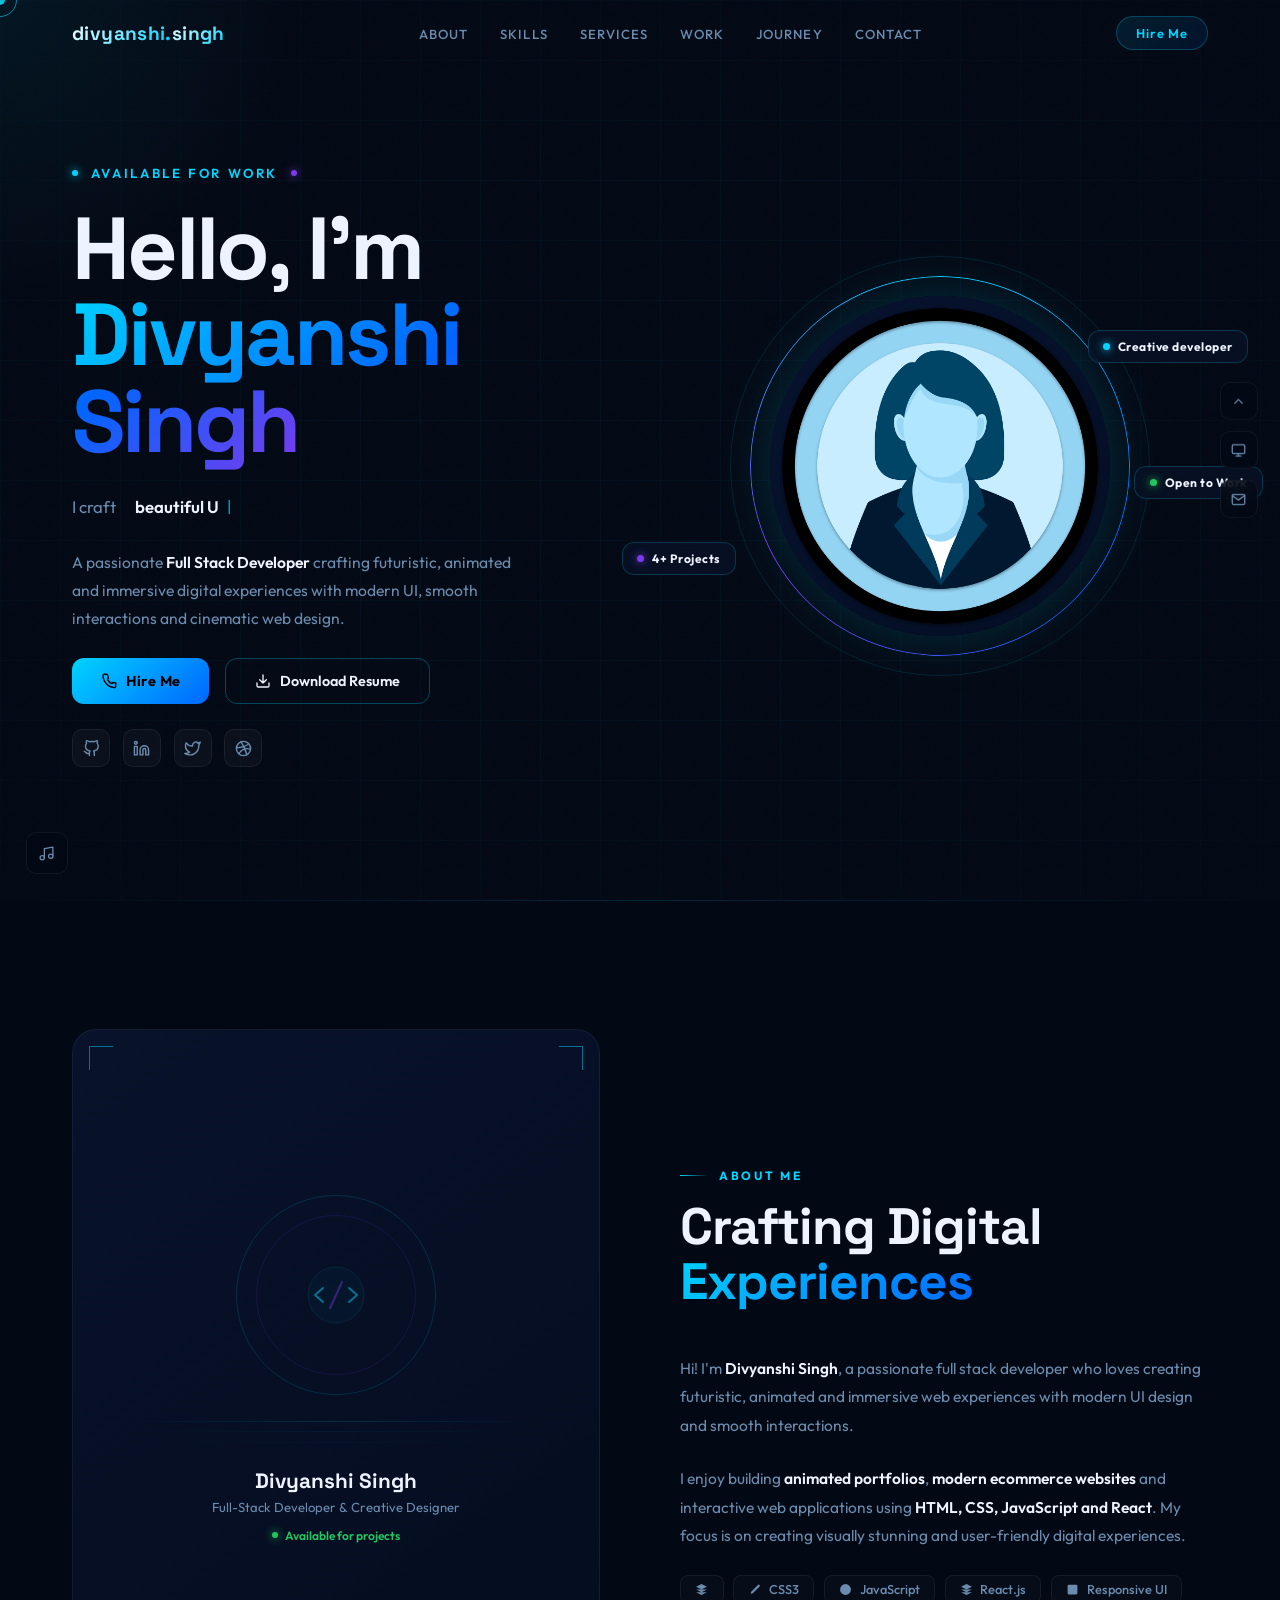
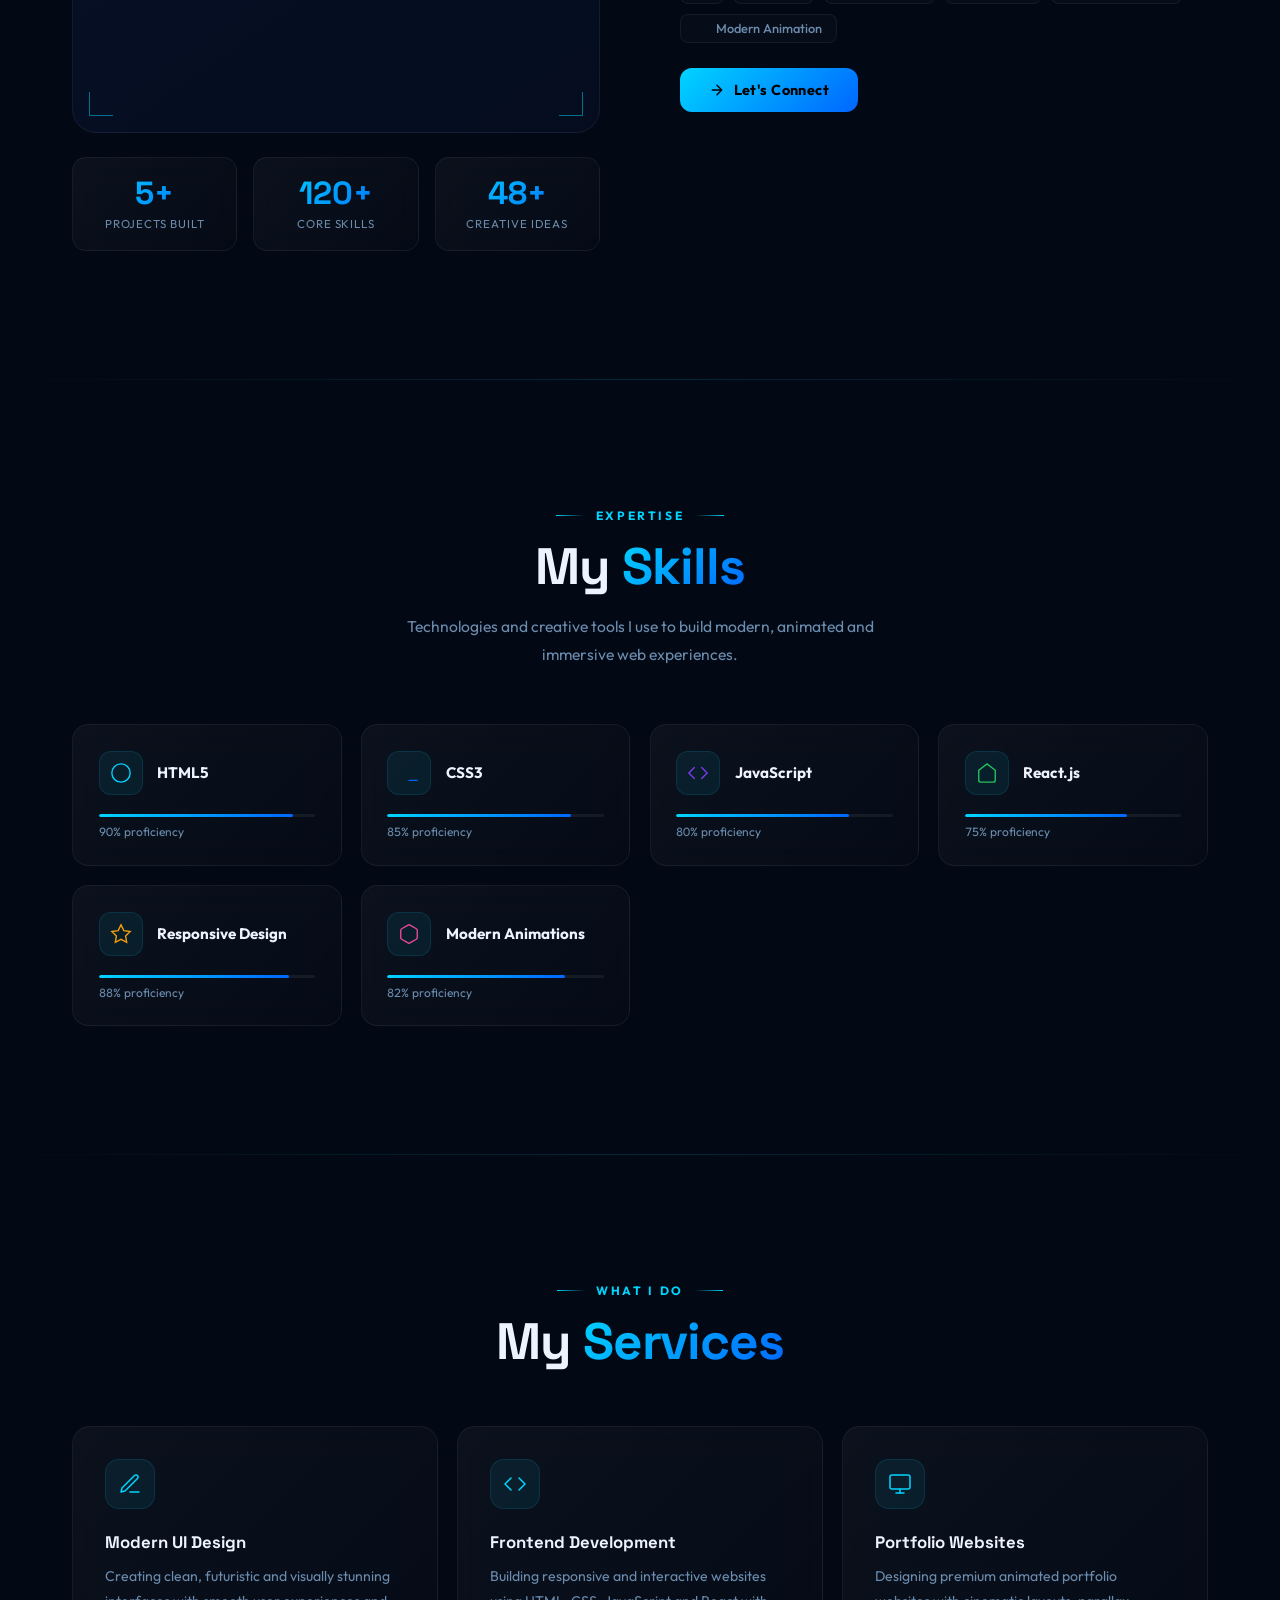
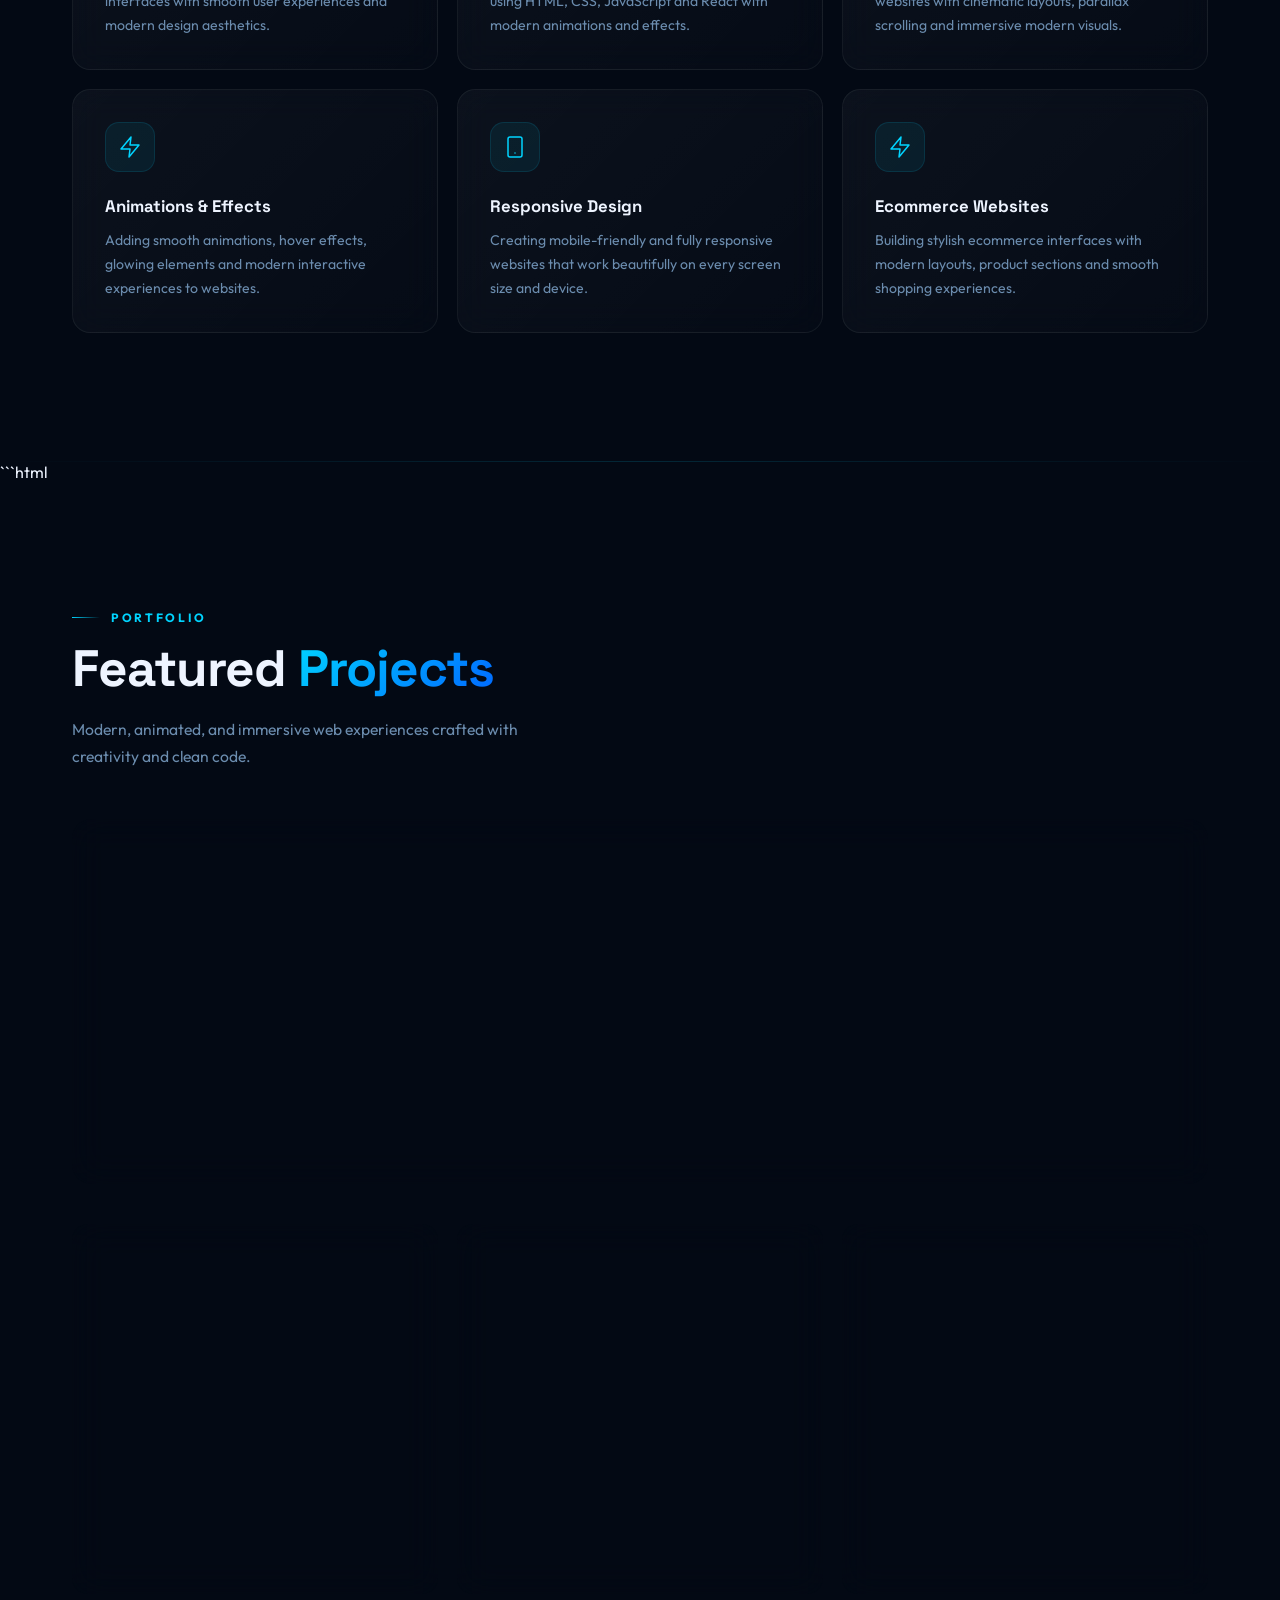
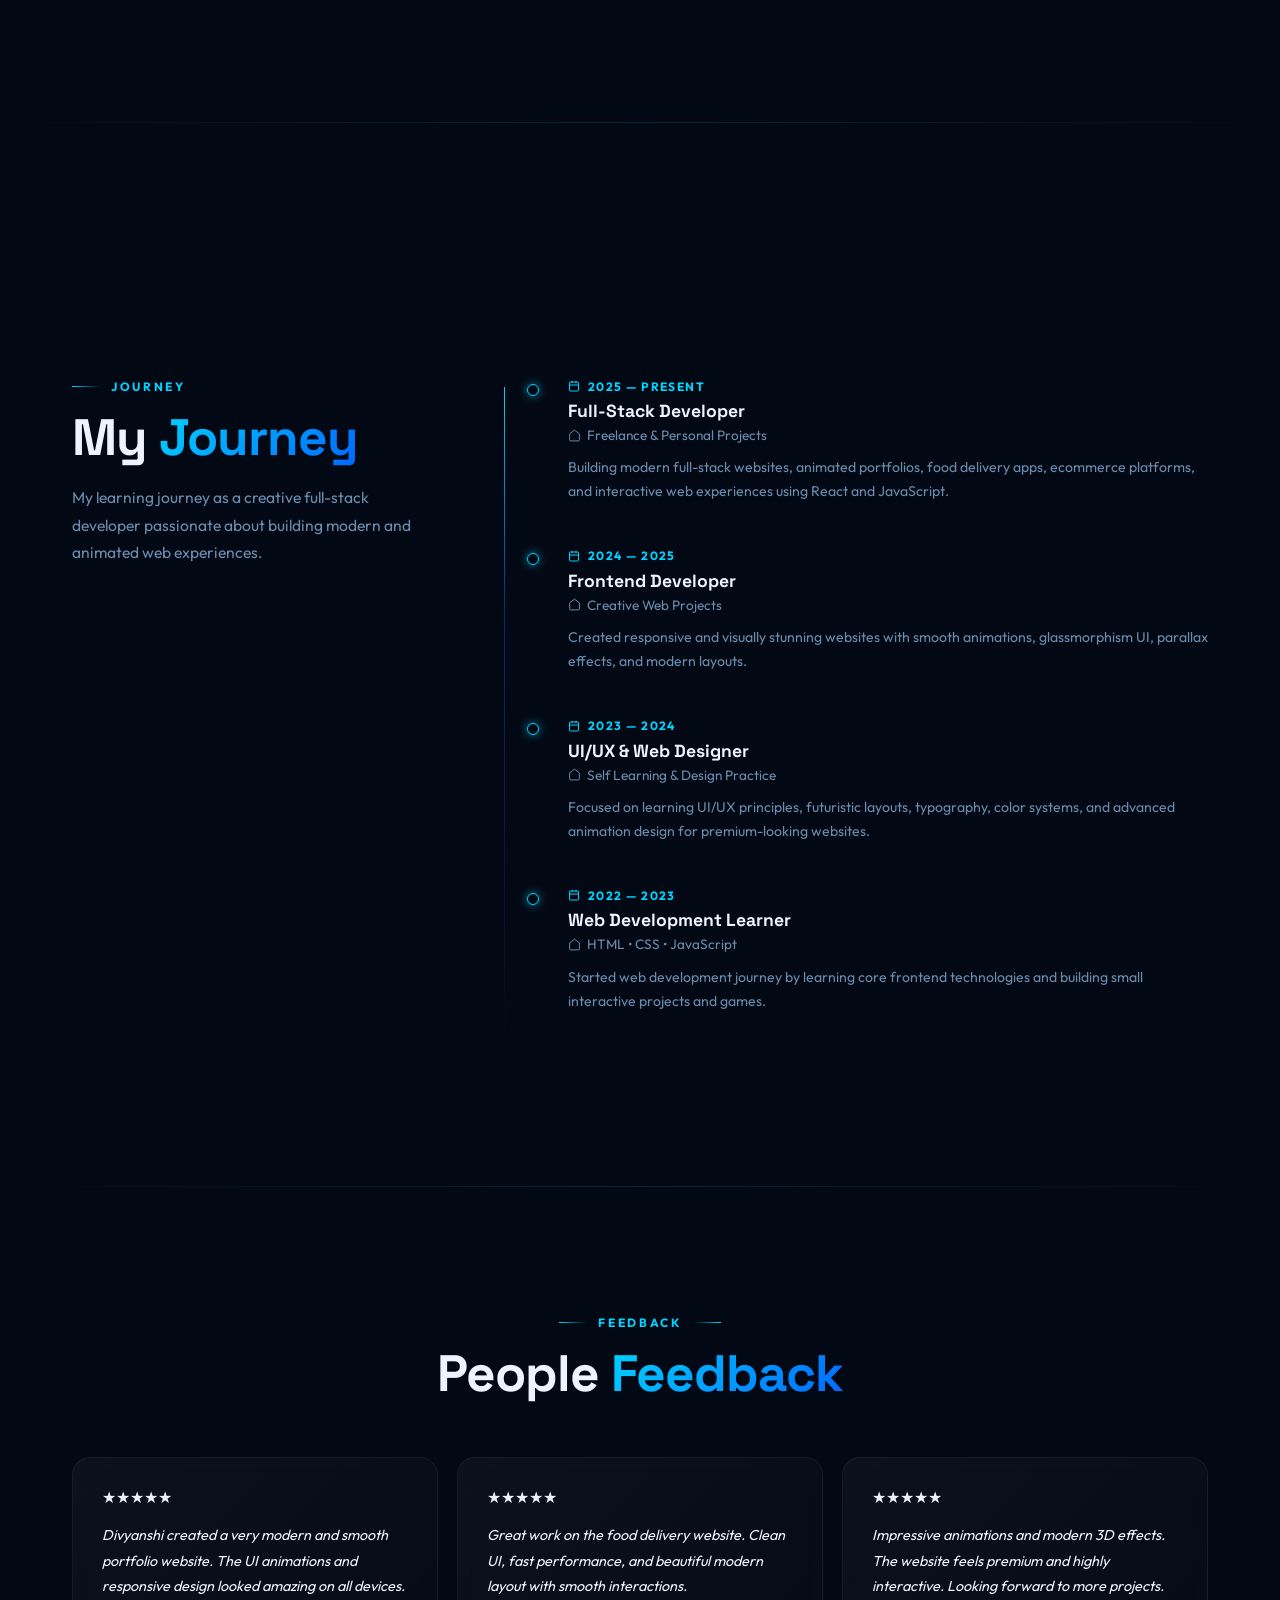
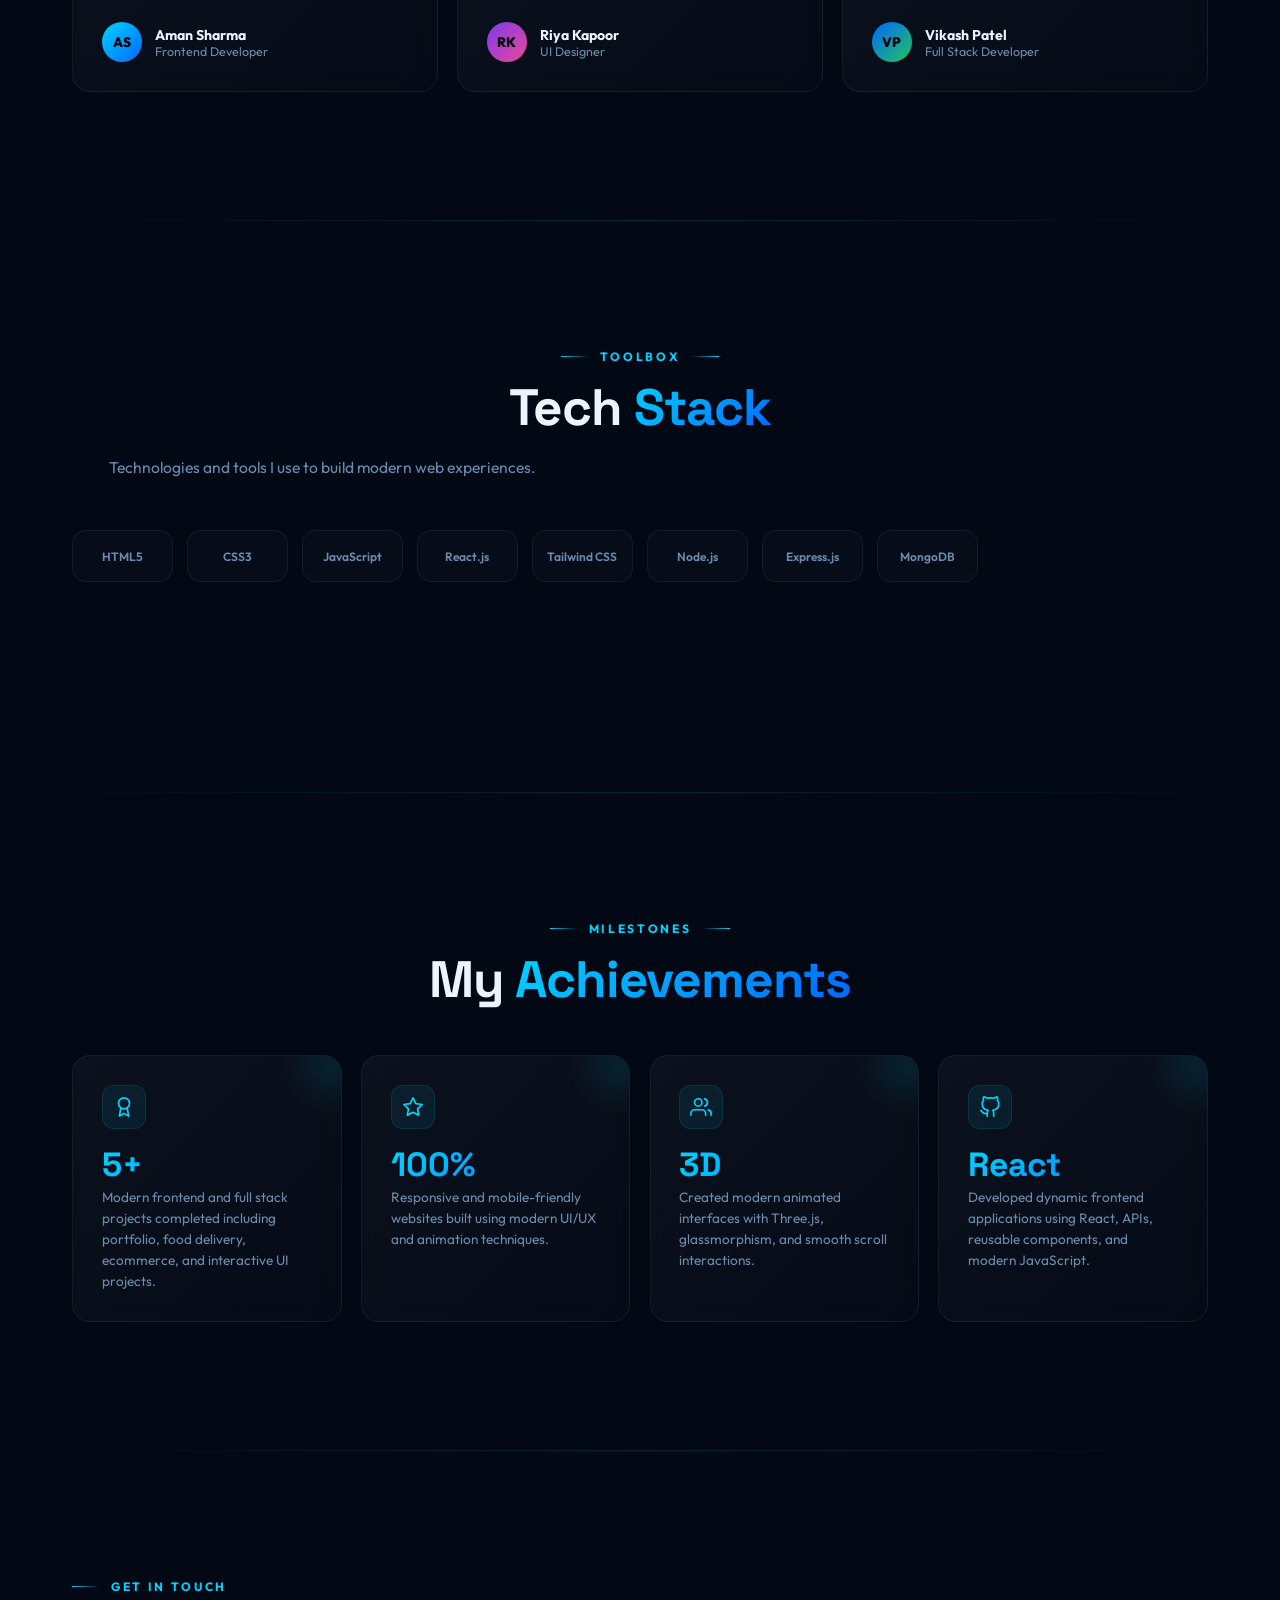
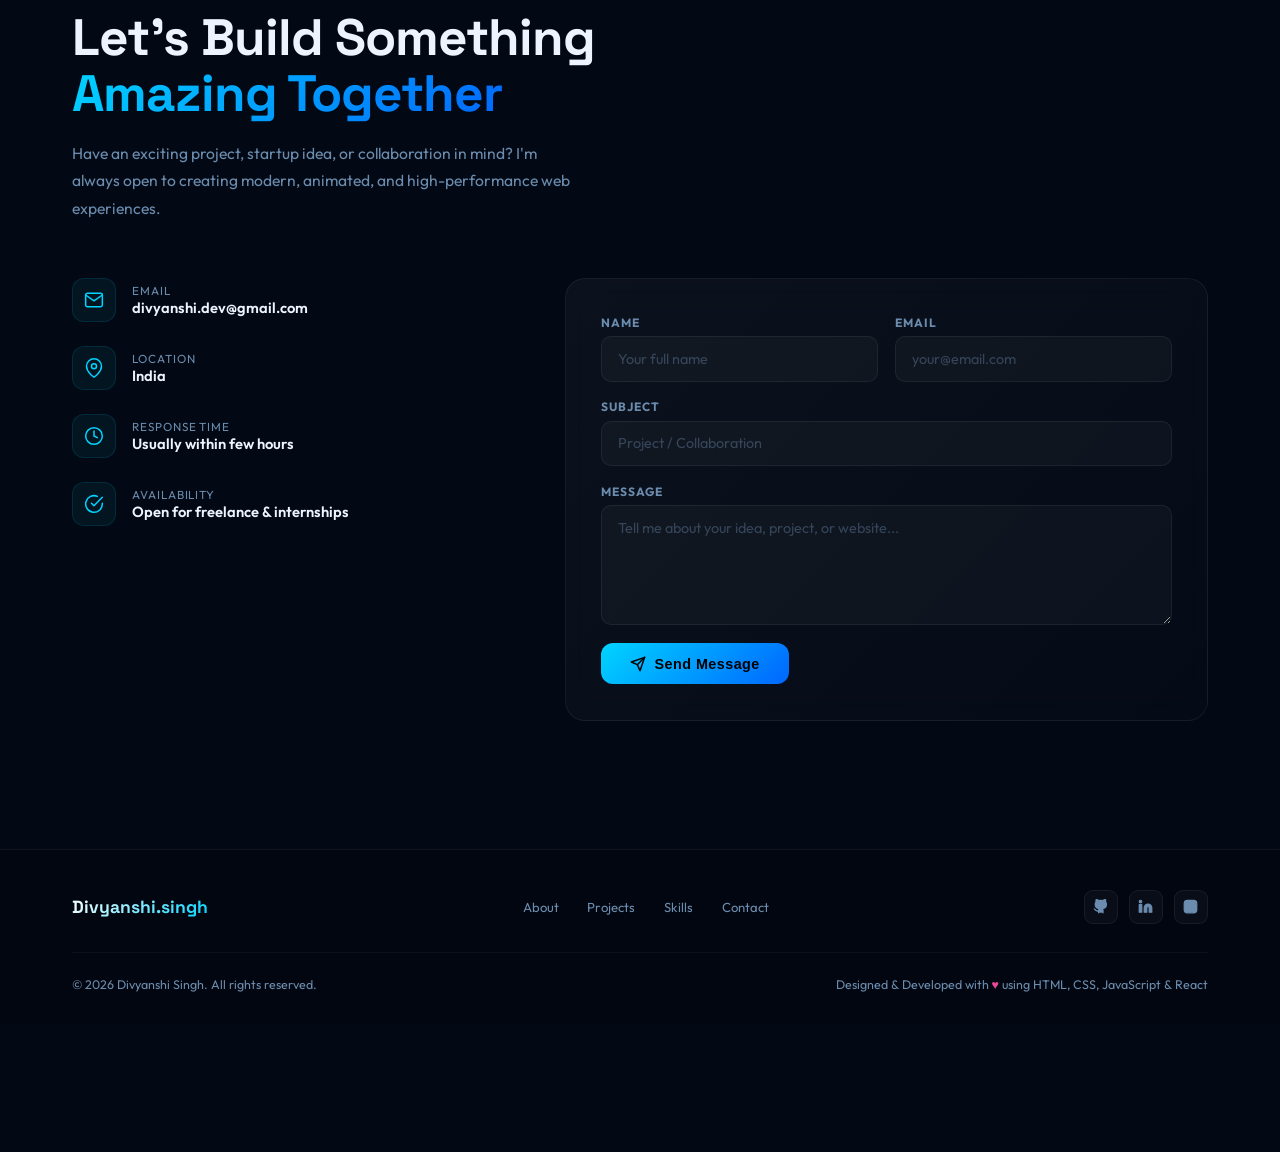
==== commit 069d5df6: "Add files via upload" ====
--- a/index.html
+++ b/index.html
@@ -205,282 +205,12 @@
             <div class="portrait-ring2"></div>
             <div class="portrait-ring"></div>
             <div class="portrait-inner">
-              <!-- SVG female developer portrait -->
-              <svg
-                viewBox="0 0 340 340"
-                width="340"
-                height="340"
-                fill="none"
-                xmlns="http://www.w3.org/2000/svg"
-                style="position: relative; z-index: 1"
-              >
-                <defs>
-                  <radialGradient id="skinG" cx="50%" cy="45%" r="50%">
-                    <stop offset="0%" stop-color="#f5c6a0" />
-                    <stop offset="100%" stop-color="#e8a87c" />
-                  </radialGradient>
-                  <radialGradient id="hairG" cx="50%" cy="20%" r="65%">
-                    <stop offset="0%" stop-color="#1a0a3a" />
-                    <stop offset="100%" stop-color="#060218" />
-                  </radialGradient>
-                  <linearGradient id="shirtG" x1="0" y1="0" x2="1" y2="1">
-                    <stop offset="0%" stop-color="#0a2050" />
-                    <stop offset="100%" stop-color="#061230" />
-                  </linearGradient>
-                  <linearGradient id="accentG" x1="0" y1="0" x2="1" y2="1">
-                    <stop offset="0%" stop-color="#00d4ff" />
-                    <stop offset="100%" stop-color="#0066ff" />
-                  </linearGradient>
-                  <radialGradient id="bgPortrait" cx="50%" cy="60%" r="55%">
-                    <stop offset="0%" stop-color="#071525" stop-opacity="1" />
-                    <stop offset="100%" stop-color="#030914" stop-opacity="1" />
-                  </radialGradient>
-                  <filter id="gf">
-                    <feGaussianBlur stdDeviation="3" result="b" />
-                    <feMerge>
-                      <feMergeNode in="b" />
-                      <feMergeNode in="SourceGraphic" />
-                    </feMerge>
-                  </filter>
-                  <clipPath id="circle-clip">
-                    <circle cx="170" cy="170" r="170" />
-                  </clipPath>
-                </defs>
-                <circle cx="170" cy="170" r="170" fill="url(#bgPortrait)" />
-                <g clip-path="url(#circle-clip)">
-                  <!-- Shoulders / top of outfit -->
-                  <path
-                    d="M60 340 C60 268 105 245 138 240 L138 248 C120 252 100 268 94 300 L80 340Z"
-                    fill="url(#shirtG)"
-                  />
-                  <path
-                    d="M280 340 C280 268 235 245 202 240 L202 248 C220 252 240 268 246 300 L260 340Z"
-                    fill="url(#shirtG)"
-                  />
-                  <path
-                    d="M80 340 L94 300 C102 272 125 254 170 252 C215 254 238 272 246 300 L260 340 Z"
-                    fill="url(#shirtG)"
-                  />
-                  <!-- Shirt accent stripe -->
-                  <path
-                    d="M138 248 L170 264 L202 248"
-                    stroke="url(#accentG)"
-                    stroke-width="1.5"
-                    fill="none"
-                    opacity="0.5"
-                  />
-                  <!-- Collar detail -->
-                  <rect
-                    x="155"
-                    y="250"
-                    width="30"
-                    height="30"
-                    rx="4"
-                    fill="none"
-                    stroke="rgba(0,212,255,0.2)"
-                    stroke-width="1"
-                  />
-                  <!-- Neck -->
-                  <rect
-                    x="152"
-                    y="212"
-                    width="36"
-                    height="38"
-                    rx="10"
-                    fill="url(#skinG)"
-                  />
-                  <!-- Hair (back) -->
-                  <ellipse
-                    cx="170"
-                    cy="145"
-                    rx="72"
-                    ry="78"
-                    fill="url(#hairG)"
-                  />
-                  <!-- Face -->
-                  <ellipse
-                    cx="170"
-                    cy="152"
-                    rx="58"
-                    ry="68"
-                    fill="url(#skinG)"
-                  />
-                  <!-- Hair (front/top) -->
-                  <path
-                    d="M98 142 C98 82 128 58 170 58 C212 58 242 82 242 142 C237 116 226 102 212 100 C207 88 196 80 170 80 C144 80 133 88 128 100 C114 102 103 116 98 142Z"
-                    fill="url(#hairG)"
-                  />
-                  <!-- Side hair -->
-                  <path
-                    d="M98 142 C94 158 94 178 98 196 C96 178 98 162 100 152Z"
-                    fill="url(#hairG)"
-                  />
-                  <path
-                    d="M242 142 C246 158 246 178 242 196 C244 178 242 162 240 152Z"
-                    fill="url(#hairG)"
-                  />
-                  <!-- Ears -->
-                  <ellipse
-                    cx="112"
-                    cy="162"
-                    rx="8"
-                    ry="11"
-                    fill="url(#skinG)"
-                  />
-                  <ellipse
-                    cx="228"
-                    cy="162"
-                    rx="8"
-                    ry="11"
-                    fill="url(#skinG)"
-                  />
-                  <!-- Eyes -->
-                  <ellipse cx="148" cy="152" rx="11" ry="8.5" fill="#100830" />
-                  <ellipse cx="192" cy="152" rx="11" ry="8.5" fill="#100830" />
-                  <circle cx="150.5" cy="149.5" r="3" fill="white" />
-                  <circle cx="194.5" cy="149.5" r="3" fill="white" />
-                  <!-- Eye glow -->
-                  <ellipse
-                    cx="148"
-                    cy="152"
-                    rx="12"
-                    ry="9.5"
-                    fill="none"
-                    stroke="rgba(0,212,255,0.5)"
-                    stroke-width="1.2"
-                    filter="url(#gf)"
-                  />
-                  <ellipse
-                    cx="192"
-                    cy="152"
-                    rx="12"
-                    ry="9.5"
-                    fill="none"
-                    stroke="rgba(0,212,255,0.5)"
-                    stroke-width="1.2"
-                    filter="url(#gf)"
-                  />
-                  <!-- Eyebrows -->
-                  <path
-                    d="M136 140 C140 136.5 146 135 157 137"
-                    stroke="#1a0a3a"
-                    stroke-width="3.5"
-                    fill="none"
-                    stroke-linecap="round"
-                  />
-                  <path
-                    d="M183 137 C194 135 200 136.5 204 140"
-                    stroke="#1a0a3a"
-                    stroke-width="3.5"
-                    fill="none"
-                    stroke-linecap="round"
-                  />
-                  <!-- Nose -->
-                  <path
-                    d="M167 162 C165 170 164 175 166 178 C167.5 180 172.5 180 174 178 C176 175 175 170 173 162"
-                    stroke="#d4956b"
-                    stroke-width="1.5"
-                    fill="none"
-                    stroke-linecap="round"
-                  />
-                  <!-- Lips -->
-                  <path
-                    d="M153 192 C158 188 164 186 170 187 C176 186 182 188 187 192 C182 198 176 201 170 200 C164 201 158 198 153 192Z"
-                    fill="#e07070"
-                  />
-                  <path
-                    d="M153 192 C160 194 170 194 187 192"
-                    stroke="#c05050"
-                    stroke-width="1"
-                    fill="none"
-                  />
-                  <!-- Cheek blush -->
-                  <ellipse
-                    cx="132"
-                    cy="172"
-                    rx="12"
-                    ry="8"
-                    fill="rgba(255,160,120,0.2)"
-                  />
-                  <ellipse
-                    cx="208"
-                    cy="172"
-                    rx="12"
-                    ry="8"
-                    fill="rgba(255,160,120,0.2)"
-                  />
-                  <!-- Tech accent lines on face (subtle HUD) -->
-                  <line
-                    x1="118"
-                    y1="152"
-                    x2="128"
-                    y2="152"
-                    stroke="rgba(0,212,255,0.55)"
-                    stroke-width="1.5"
-                    stroke-linecap="round"
-                  />
-                  <line
-                    x1="212"
-                    y1="152"
-                    x2="222"
-                    y2="152"
-                    stroke="rgba(0,212,255,0.55)"
-                    stroke-width="1.5"
-                    stroke-linecap="round"
-                  />
-                </g>
-                <!-- Outer glow ring -->
-                <circle
-                  cx="170"
-                  cy="170"
-                  r="168"
-                  fill="none"
-                  stroke="url(#accentG)"
-                  stroke-width=".5"
-                  opacity=".3"
-                />
-                <!-- Floating code particles around portrait -->
-                <text
-                  x="22"
-                  y="100"
-                  fill="rgba(0,212,255,0.25)"
-                  font-size="11"
-                  font-family="monospace"
-                >
-                  &lt;/&gt;
-                </text>
-                <text
-                  x="290"
-                  y="80"
-                  fill="rgba(124,58,237,0.3)"
-                  font-size="10"
-                  font-family="monospace"
-                >
-                  {}
-                </text>
-                <text
-                  x="10"
-                  y="240"
-                  fill="rgba(0,102,255,0.25)"
-                  font-size="9"
-                  font-family="monospace"
-                >
-                  fn()
-                </text>
-                <text
-                  x="300"
-                  y="260"
-                  fill="rgba(0,212,255,0.2)"
-                  font-size="10"
-                  font-family="monospace"
-                >
-                  css
-                </text>
-              </svg>
-            </div>
-          </div>
-        </div>
-      </div>
+          
+  <img src="img.jpg" alt="Divyanshi Singh" class="profile-pic" />
+</div>
+</div>
+          </div>
+        </div>
     </section>
 
     <div class="divider"></div>
--- a/style.css
+++ b/style.css
@@ -1021,13 +1021,18 @@
     0 0 60px rgba(0, 212, 255, 0.15),
     inset 0 0 40px rgba(0, 102, 255, 0.06);
 }
-.portrait-svg {
+.profile-pic{
   width: 100%;
   height: 100%;
-  display: flex;
-  align-items: center;
-  justify-content: center;
-}
+  object-fit: cover;
+  border-radius: 50%;
+  position: relative;
+  z-index: 2;
+  display: block;
+  object-position: center top;
+
+}
+
 /* Floating badges */
 .float-badge {
   position: absolute;
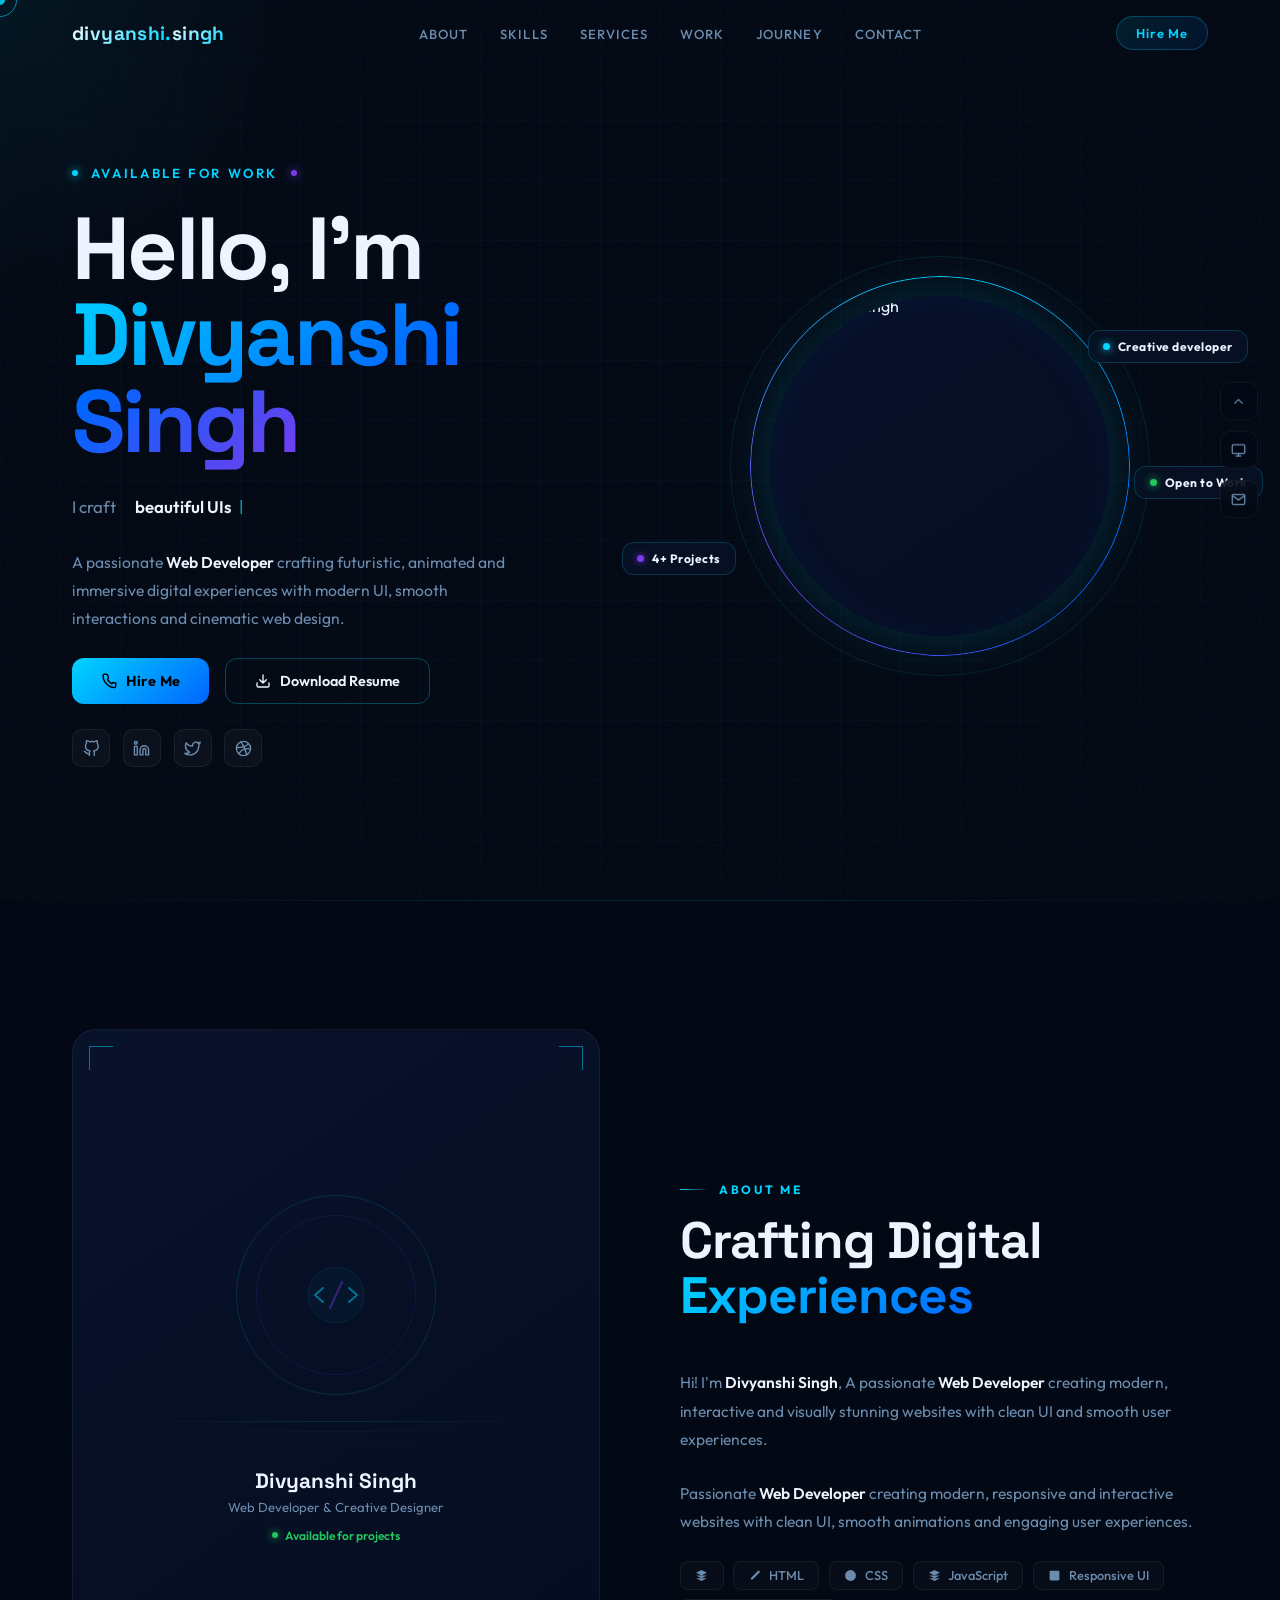
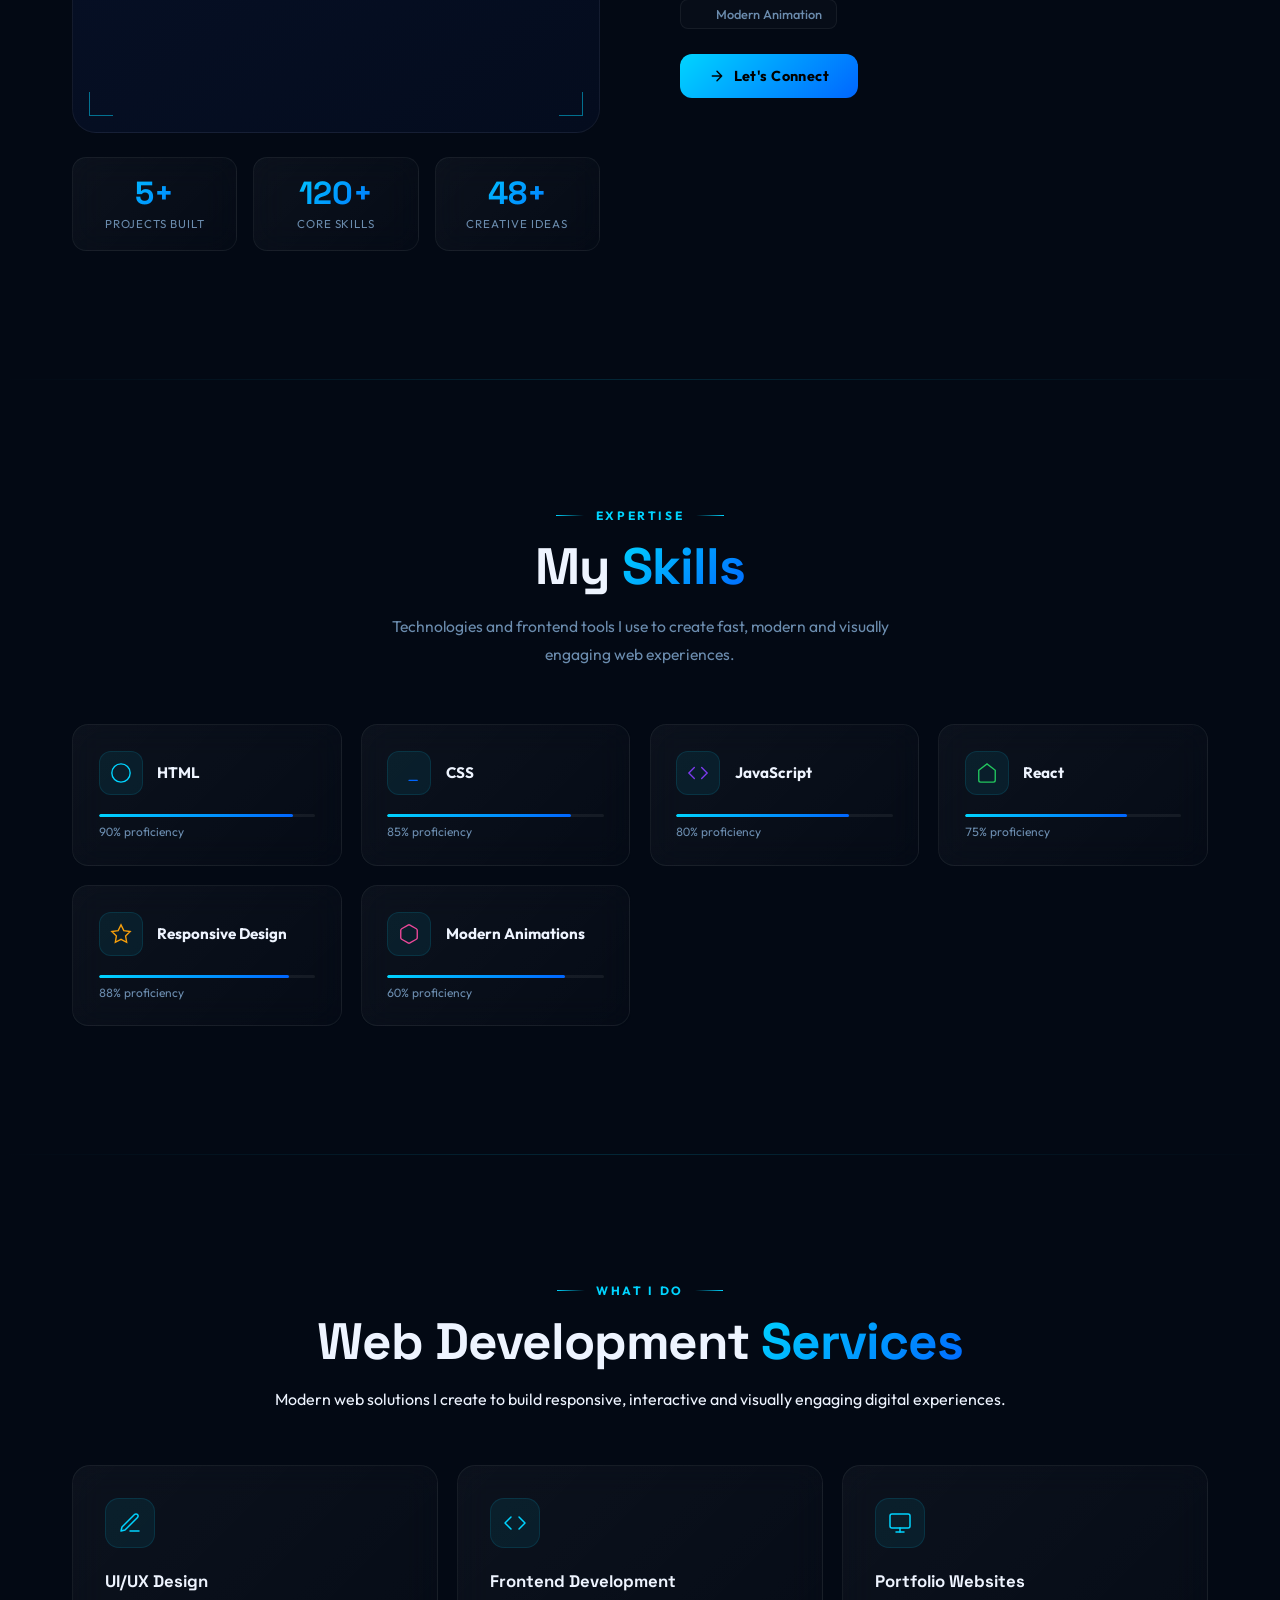
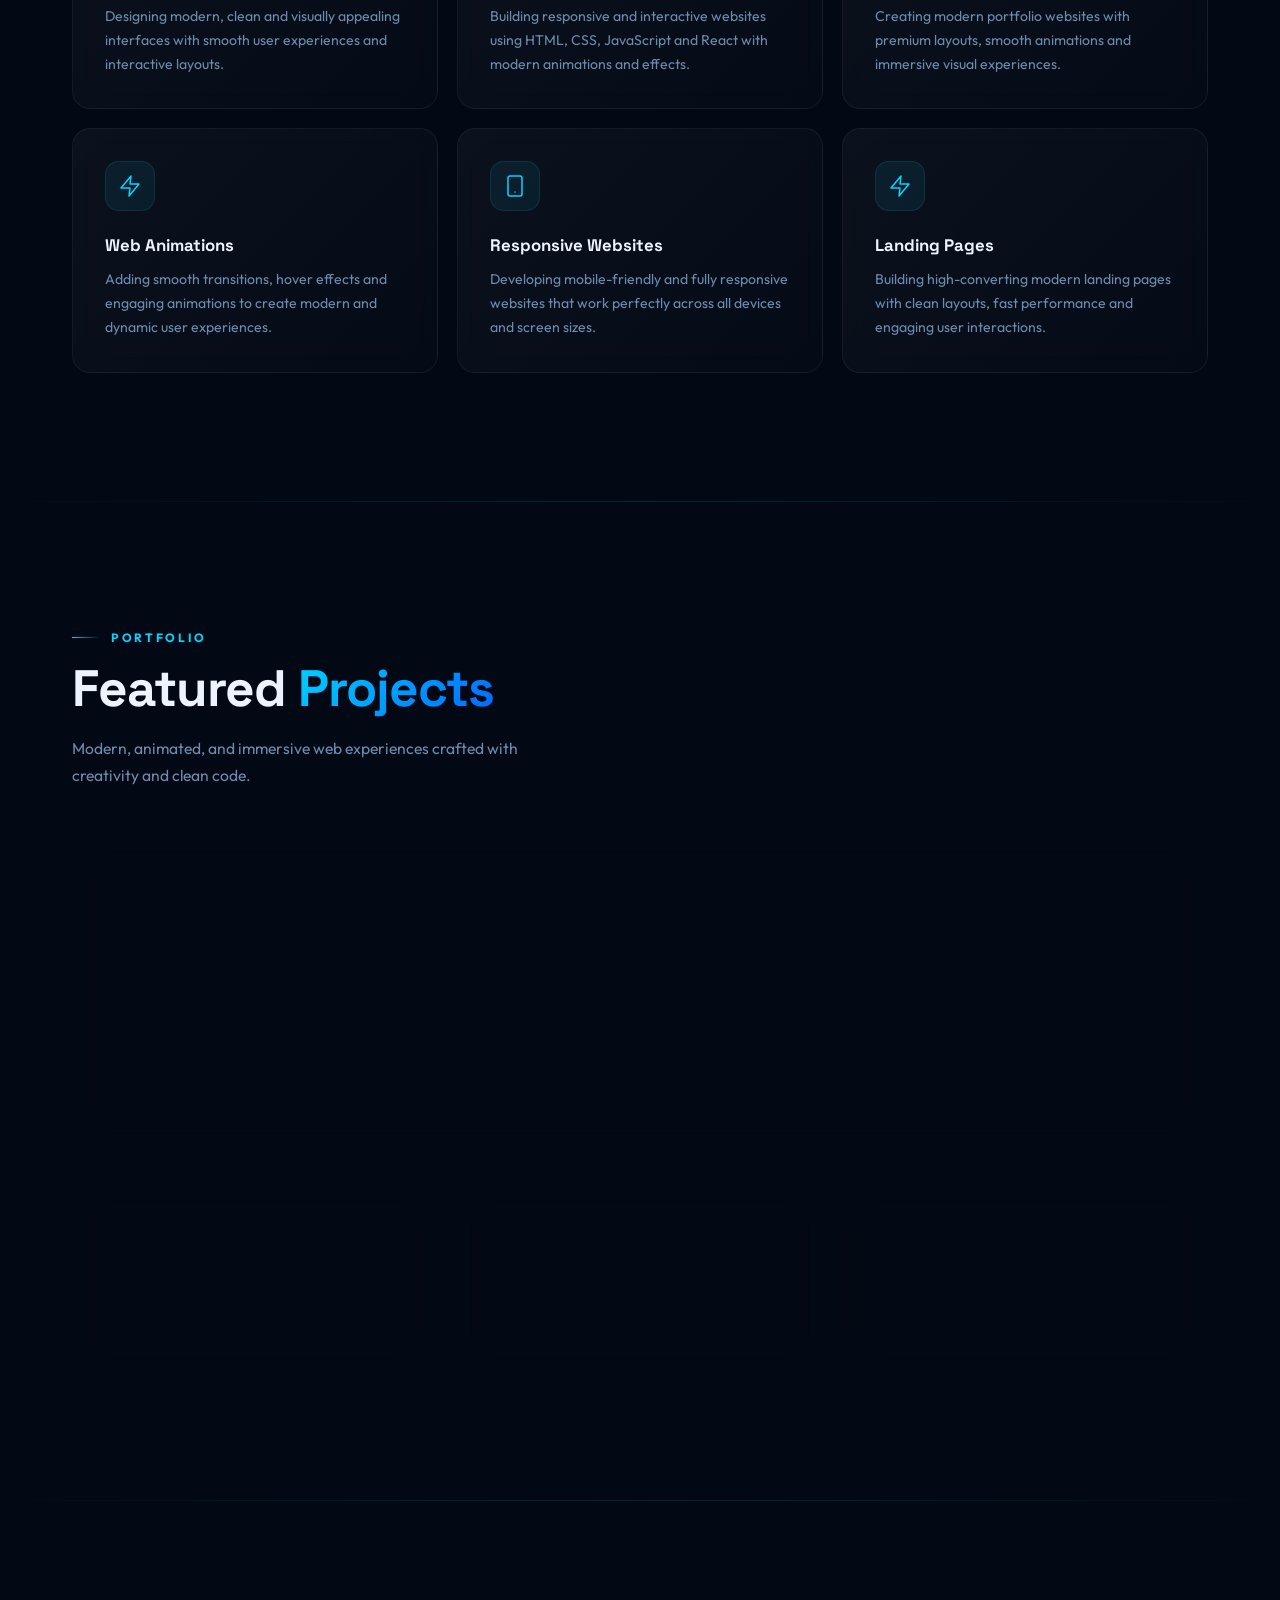
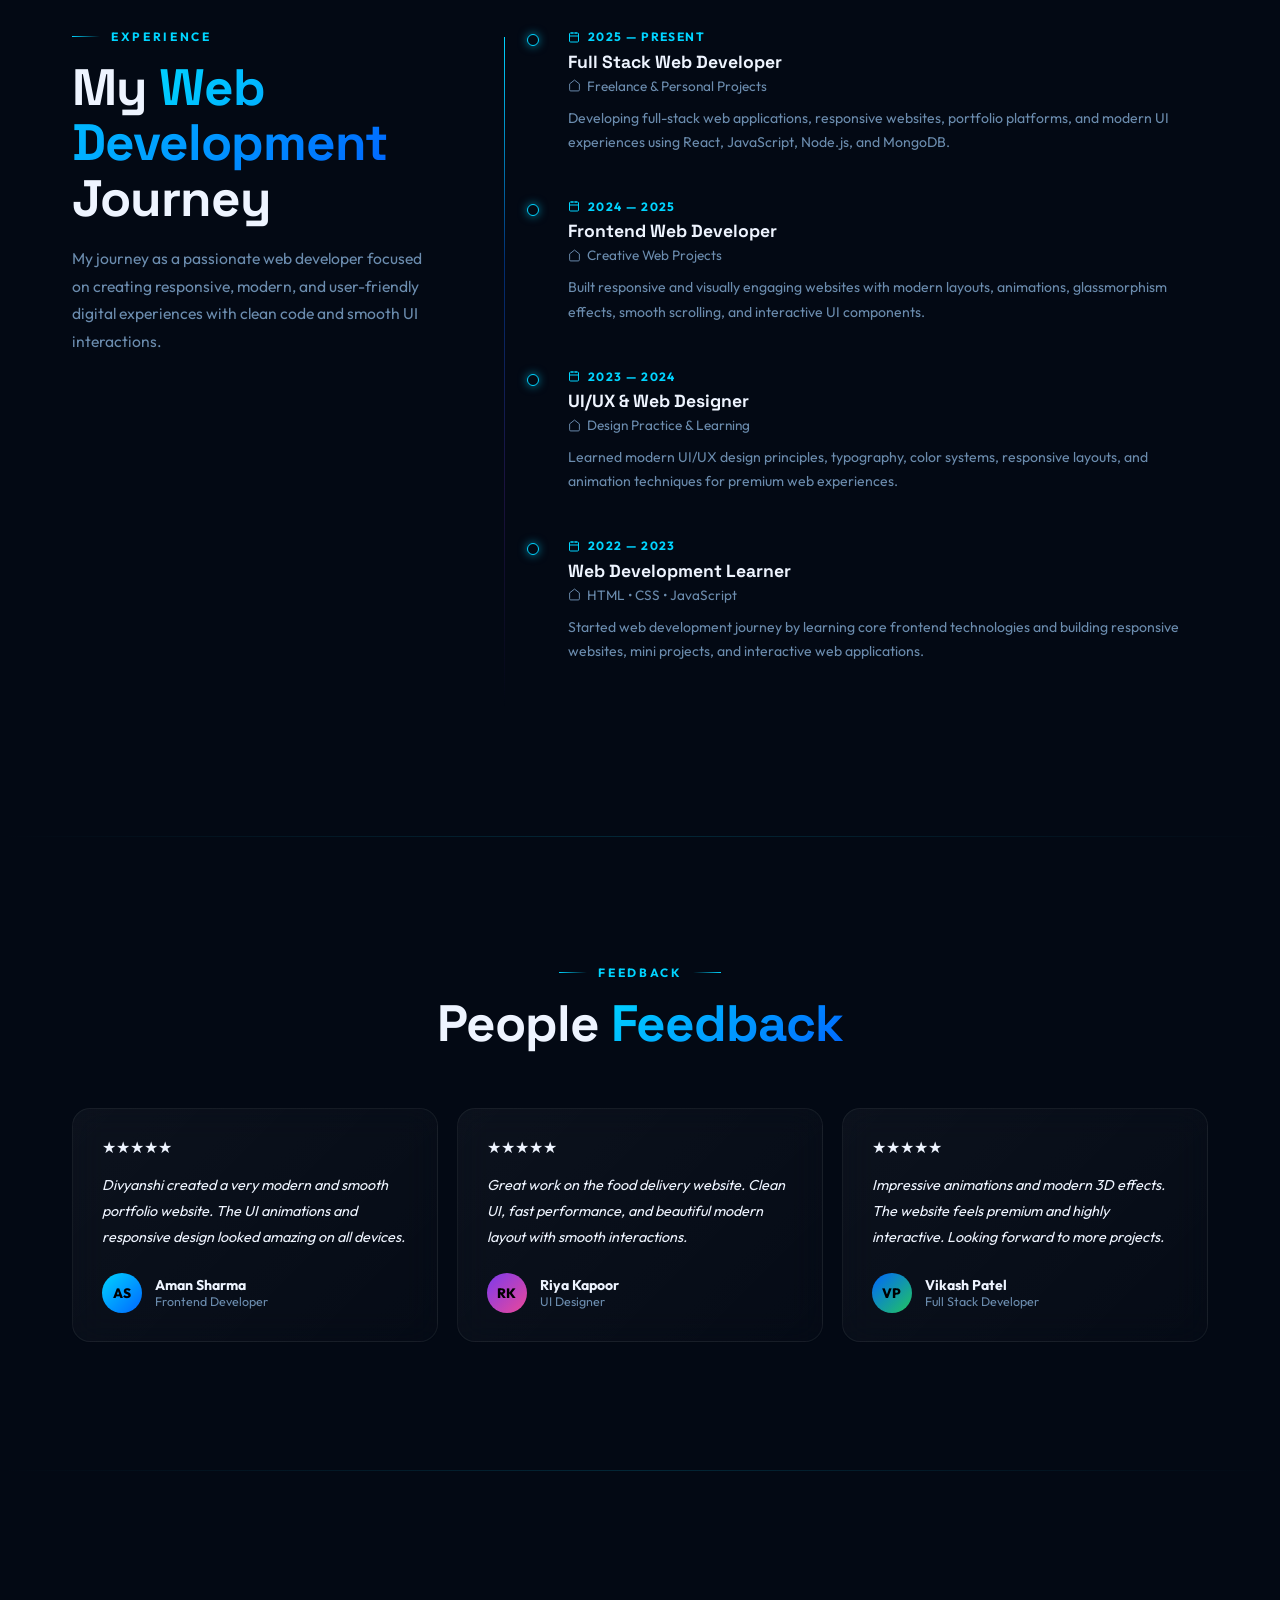
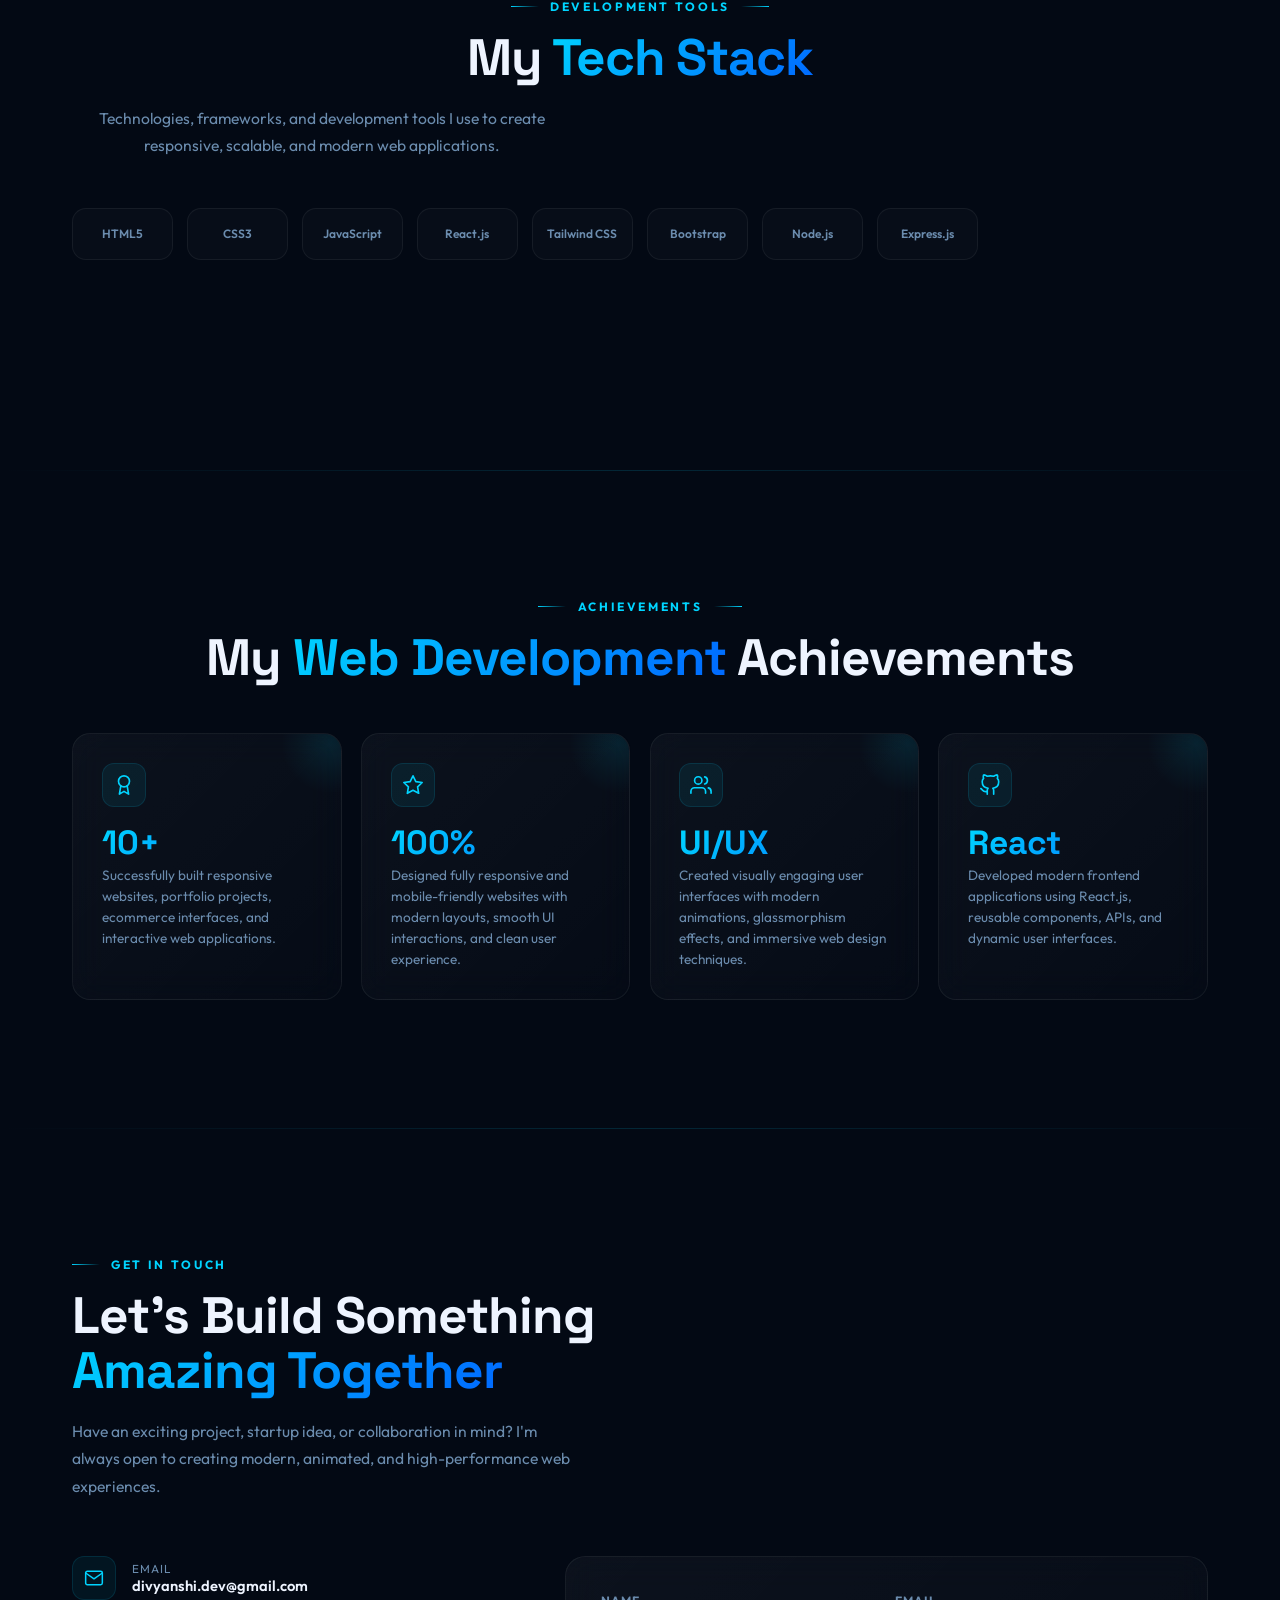
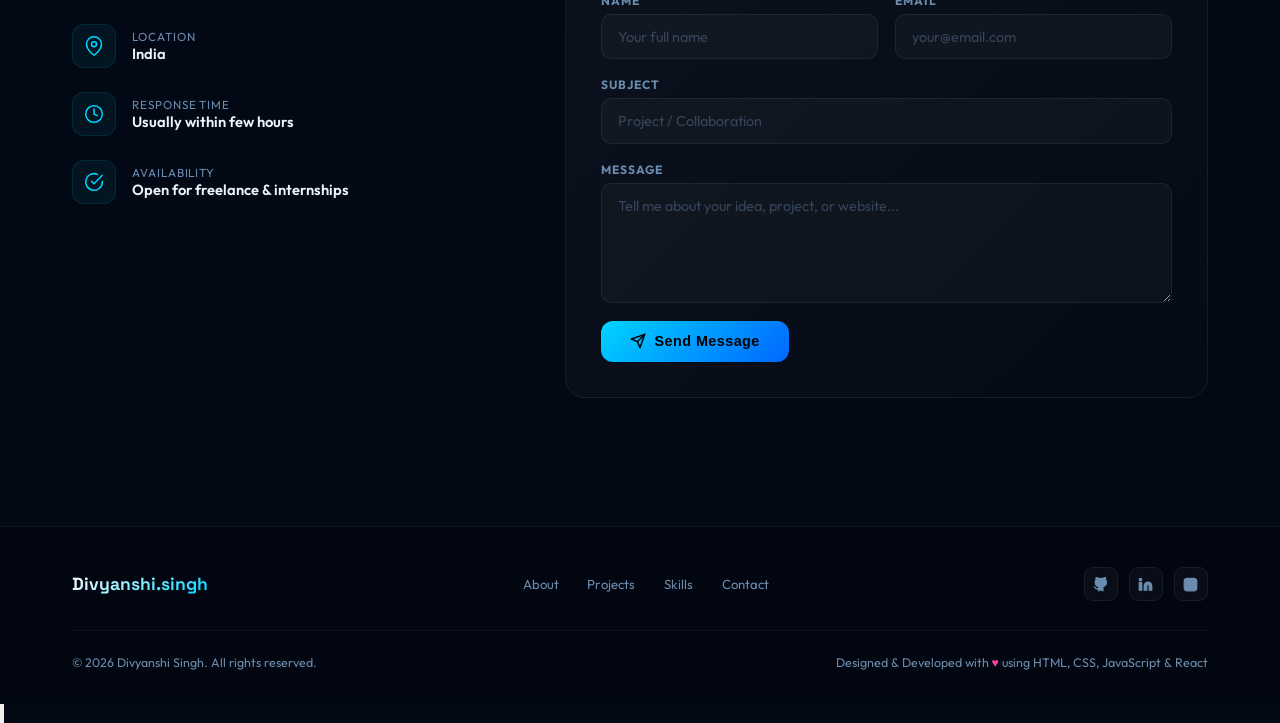
==== commit 8031a38e: "Update file" ====
--- a/index.html
+++ b/index.html
@@ -3,7 +3,7 @@
   <head>
     <meta charset="UTF-8" />
     <meta name="viewport" content="width=device-width, initial-scale=1.0" />
-    <title>—Designer & Developer</title>
+    <title>Personal_Portfolio</title>
     <link rel="preconnect" href="https://fonts.googleapis.com" />
     <link rel="preconnect" href="https://fonts.gstatic.com" crossorigin />
     <link
@@ -98,9 +98,9 @@
             ><span class="role-cursor">|</span>
           </div>
           <p class="hero-bio">
-            A passionate <strong>Full Stack Developer</strong> crafting
-            futuristic, animated and immersive digital experiences with modern
-            UI, smooth interactions and cinematic web design.
+            A passionate <strong>Web Developer</strong> crafting futuristic,
+            animated and immersive digital experiences with modern UI, smooth
+            interactions and cinematic web design.
           </p>
           <div class="hero-actions">
             <a href="#contact" class="btn-cta">
@@ -205,12 +205,11 @@
             <div class="portrait-ring2"></div>
             <div class="portrait-ring"></div>
             <div class="portrait-inner">
-          
-  <img src="img.jpg" alt="Divyanshi Singh" class="profile-pic" />
-</div>
-</div>
-          </div>
-        </div>
+              <img src="img/profile.jpg" alt="Divyanshi Singh" class="profile-pic" />
+            </div>
+          </div>
+        </div>
+      </div>
     </section>
 
     <div class="divider"></div>
@@ -291,7 +290,7 @@
                       margin-top: 0.3rem;
                     "
                   >
-                    Full-Stack Developer &amp; Creative Designer
+                    Web Developer &amp; Creative Designer
                   </div>
                   <div
                     style="
@@ -350,17 +349,16 @@
               </h2>
             </div>
             <p class="about-bio">
-              Hi! I'm <strong>Divyanshi Singh</strong>, a passionate full stack
-              developer who loves creating futuristic, animated and immersive
-              web experiences with modern UI design and smooth interactions.
+              Hi! I'm <strong>Divyanshi Singh</strong>, A passionate
+              <strong>Web Developer</strong> creating modern, interactive and
+              visually stunning websites with clean UI and smooth user
+              experiences.
             </p>
 
             <p class="about-bio">
-              I enjoy building <strong>animated portfolios</strong>,
-              <strong>modern ecommerce websites</strong> and interactive web
-              applications using
-              <strong>HTML, CSS, JavaScript and React</strong>. My focus is on
-              creating visually stunning and user-friendly digital experiences.
+              Passionate <strong>Web Developer</strong> creating modern,
+              responsive and interactive websites with clean UI, smooth
+              animations and engaging user experiences.
             </p>
             <div class="tag-list">
               <span class="tag"
@@ -376,7 +374,7 @@
                   <path
                     d="M12 20h9M16.5 3.5a2.121 2.121 0 013 3L7 19l-4 1 1-4L16.5 3.5z"
                   /></svg
-                >CSS3</span
+                >HTML</span
               >
               <span class="tag"
                 ><svg viewBox="0 0 24 24">
@@ -384,14 +382,14 @@
                   <path
                     d="M2 12h20M12 2a15.3 15.3 0 014 10 15.3 15.3 0 01-4 10 15.3 15.3 0 01-4-10 15.3 15.3 0 014-10z"
                   /></svg
-                >JavaScript</span
+                >CSS</span
               >
               <span class="tag"
                 ><svg viewBox="0 0 24 24">
                   <polygon points="12 2 2 7 12 12 22 7 12 2" />
                   <polyline points="2 17 12 22 22 17" />
                   <polyline points="2 12 12 17 22 12" /></svg
-                >React.js</span
+                >JavaScript</span
               >
               <span class="tag"
                 ><svg viewBox="0 0 24 24">
@@ -437,8 +435,8 @@
           <h2 class="s-title" style="text-align: center">My <em>Skills</em></h2>
 
           <p class="s-sub" style="margin: 0 auto; text-align: center">
-            Technologies and creative tools I use to build modern, animated and
-            immersive web experiences.
+            Technologies and frontend tools I use to create fast, modern and
+            visually engaging web experiences.
           </p>
         </div>
 
@@ -458,7 +456,7 @@
                 </svg>
               </div>
 
-              <div class="sk-name">HTML5</div>
+              <div class="sk-name">HTML</div>
             </div>
 
             <div class="sk-bar-wrap">
@@ -483,7 +481,7 @@
                 </svg>
               </div>
 
-              <div class="sk-name">CSS3</div>
+              <div class="sk-name">CSS</div>
             </div>
 
             <div class="sk-bar-wrap">
@@ -534,7 +532,7 @@
                 </svg>
               </div>
 
-              <div class="sk-name">React.js</div>
+              <div class="sk-name">React</div>
             </div>
 
             <div class="sk-bar-wrap">
@@ -595,7 +593,7 @@
               <div class="sk-bar" data-w="82"></div>
             </div>
 
-            <div class="sk-pct">82% proficiency</div>
+            <div class="sk-pct">60% proficiency</div>
           </div>
         </div>
       </div>
@@ -604,1099 +602,1032 @@
     <div class="divider"></div>
 
     <!-- ═══ SERVICES ═══ -->
-   <!-- ═══ SERVICES ═══ -->
-<section id="services" class="section-pad">
-  <div class="container">
-
-    <div
-      class="section-header reveal"
-      style="text-align: center; margin-bottom: 3.5rem"
-    >
-      <div class="s-label" style="justify-content: center">
-        <span class="s-label-line"></span>
-
-        <span class="s-label-text">What I Do</span>
-
-        <span
-          class="s-label-line"
-          style="
-            background: linear-gradient(270deg, var(--cyan), transparent);
-          "
-        ></span>
+    <section id="services" class="section-pad">
+      <div class="container">
+        <div
+          class="section-header reveal"
+          style="text-align: center; margin-bottom: 3.5rem"
+        >
+          <div class="s-label" style="justify-content: center">
+            <span class="s-label-line"></span>
+
+            <span class="s-label-text">What I Do</span>
+
+            <span
+              class="s-label-line"
+              style="
+                background: linear-gradient(270deg, var(--cyan), transparent);
+              "
+            ></span>
+          </div>
+
+          <h2 class="s-title" style="text-align: center">
+            Web Development <em>Services</em>
+          </h2>
+
+          <p class="s-subtitle">
+            Modern web solutions I create to build responsive, interactive and
+            visually engaging digital experiences.
+          </p>
+        </div>
+
+        <div class="svc-grid stagger">
+          <!-- SERVICE 1 -->
+          <div class="svc-card gcard">
+            <div class="svc-icon-wrap">
+              <svg viewBox="0 0 24 24">
+                <path
+                  d="M12 20h9M16.5 3.5a2.121 2.121 0 013 3L7 19l-4 1 1-4L16.5 3.5z"
+                />
+              </svg>
+            </div>
+
+            <div class="svc-title">UI/UX Design</div>
+
+            <p class="svc-desc">
+              Designing modern, clean and visually appealing interfaces with
+              smooth user experiences and interactive layouts.
+            </p>
+          </div>
+
+          <!-- SERVICE 2 -->
+          <div class="svc-card gcard">
+            <div class="svc-icon-wrap">
+              <svg viewBox="0 0 24 24">
+                <polyline points="16 18 22 12 16 6" />
+                <polyline points="8 6 2 12 8 18" />
+              </svg>
+            </div>
+
+            <div class="svc-title">Frontend Development</div>
+
+            <p class="svc-desc">
+              Building responsive and interactive websites using HTML, CSS,
+              JavaScript and React with modern animations and effects.
+            </p>
+          </div>
+
+          <!-- SERVICE 3 -->
+          <div class="svc-card gcard">
+            <div class="svc-icon-wrap">
+              <svg viewBox="0 0 24 24">
+                <rect x="2" y="3" width="20" height="14" rx="2" />
+                <line x1="8" y1="21" x2="16" y2="21" />
+                <line x1="12" y1="17" x2="12" y2="21" />
+              </svg>
+            </div>
+
+            <div class="svc-title">Portfolio Websites</div>
+
+            <p class="svc-desc">
+              Creating modern portfolio websites with premium layouts, smooth
+              animations and immersive visual experiences.
+            </p>
+          </div>
+
+          <!-- SERVICE 4 -->
+          <div class="svc-card gcard">
+            <div class="svc-icon-wrap">
+              <svg viewBox="0 0 24 24">
+                <polygon points="13 2 3 14 12 14 11 22 21 10 12 10 13 2" />
+              </svg>
+            </div>
+
+            <div class="svc-title">Web Animations</div>
+
+            <p class="svc-desc">
+              Adding smooth transitions, hover effects and engaging animations
+              to create modern and dynamic user experiences.
+            </p>
+          </div>
+
+          <!-- SERVICE 5 -->
+          <div class="svc-card gcard">
+            <div class="svc-icon-wrap">
+              <svg viewBox="0 0 24 24">
+                <rect x="5" y="2" width="14" height="20" rx="2" />
+                <line x1="12" y1="18" x2="12.01" y2="18" />
+              </svg>
+            </div>
+
+            <div class="svc-title">Responsive Websites</div>
+
+            <p class="svc-desc">
+              Developing mobile-friendly and fully responsive websites that work
+              perfectly across all devices and screen sizes.
+            </p>
+          </div>
+
+          <!-- SERVICE 6 -->
+          <div class="svc-card gcard">
+            <div class="svc-icon-wrap">
+              <svg viewBox="0 0 24 24">
+                <path d="M13 2L3 14h9l-1 8 10-12h-9l1-8z" />
+              </svg>
+            </div>
+
+            <div class="svc-title">Landing Pages</div>
+
+            <p class="svc-desc">
+              Building high-converting modern landing pages with clean layouts,
+              fast performance and engaging user interactions.
+            </p>
+          </div>
+        </div>
       </div>
-
-      <h2 class="s-title" style="text-align: center">
-        My <em>Services</em>
-      </h2>
+    </section>
+    <div class="divider"></div>
+
+    <section id="projects" class="section-pad">
+      <div class="container">
+        <div class="section-header" style="margin-bottom: 3rem">
+          <div class="s-label reveal">
+            <span class="s-label-line"></span>
+            <span class="s-label-text">Portfolio</span>
+          </div>
+
+          <h2 class="s-title reveal">Featured <em>Projects</em></h2>
+
+          <p class="s-sub reveal">
+            Modern, animated, and immersive web experiences crafted with
+            creativity and clean code.
+          </p>
+        </div>
+
+        <!-- FEATURED PROJECT -->
+        <div class="proj-featured gcard reveal">
+          <!-- LEFT SIDE IMAGE -->
+          <div class="pf-visual">
+            <div class="pf-visual-overlay"></div>
+
+            <div class="proj-img">
+              <img src="img/tictactoe.jpg" alt="Tic Tac Toe Project" />
+            </div>
+          </div>
+
+          <!-- RIGHT SIDE CONTENT -->
+          <div class="pf-info">
+            <div class="proj-badge">
+              <svg viewBox="0 0 24 24">
+                <polygon
+                  points="12 2 15.09 8.26 22 9.27 17 14.14 18.18 21.02 12 17.77 5.82 21.02 7 14.14 2 9.27 8.91 8.26 12 2"
+                />
+              </svg>
+
+              Featured Project
+            </div>
+
+            <h3 class="proj-title">Tic Tac Toe Game</h3>
+
+            <p class="proj-desc">
+              Interactive multiplayer tic tac toe game with animated gameplay,
+              glowing effects, smooth hover transitions, and responsive design.
+            </p>
+
+            <div class="proj-tags">
+              <span class="ptag">HTML</span>
+              <span class="ptag">CSS</span>
+              <span class="ptag">JavaScript</span>
+              <span class="ptag">Animations</span>
+            </div>
+
+            <div class="proj-links">
+              <a href="#" class="pl-link">
+                Live Demo
+
+                <svg viewBox="0 0 24 24">
+                  <path
+                    d="M18 13v6a2 2 0 01-2 2H5a2 2 0 01-2-2V8a2 2 0 012-2h6"
+                  />
+                  <polyline points="15 3 21 3 21 9" />
+                  <line x1="10" y1="14" x2="21" y2="3" />
+                </svg>
+              </a>
+
+              <a href="#" class="pl-link">
+                GitHub
+
+                <svg viewBox="0 0 24 24">
+                  <path
+                    d="M9 19c-5 1.5-5-2.5-7-3m14 6v-3.87a3.37 3.37 0 00-.94-2.61c3.14-.35 6.44-1.54 6.44-7A5.44 5.44 0 0020 4.77 5.07 5.07 0 0019.91 1S18.73.65 16 2.48a13.38 13.38 0 00-7 0C6.27.65 5.09 1 5.09 1A5.07 5.07 0 005 4.77a5.44 5.44 0 00-1.5 3.78c0 5.42 3.3 6.61 6.44 7A3.37 3.37 0 009 18.13V22"
+                  />
+                </svg>
+              </a>
+            </div>
+          </div>
+        </div>
+
+        <!-- PROJECT GRID -->
+        <div class="proj-grid stagger">
+          <!-- PROJECT 1 -->
+          <div class="pc gcard">
+            <!-- PROJECT IMAGE -->
+            <div class="proj-img">
+              <img src="img/portfolio.jpg" alt="Portfolio Project" />
+            </div>
+
+            <div class="pc-body">
+              <div class="pc-tag">
+                <svg viewBox="0 0 24 24">
+                  <rect x="5" y="2" width="14" height="20" rx="2" />
+                </svg>
+
+                Portfolio
+              </div>
+
+              <div class="pc-title">Portfolio</div>
+
+              <p class="pc-desc">
+                A cinematic portfolio website with glassmorphism, cursor
+                effects, parallax scrolling, smooth transitions and futuristic
+                UI.
+              </p>
+            </div>
+          </div>
+
+          <!-- PROJECT 2 -->
+          <div class="pc gcard">
+            <!-- PROJECT IMAGE -->
+            <div class="proj-img">
+              <img src="img/stop_watch.jpg" alt="Stopwatch Project" />
+            </div>
+
+            <div class="pc-body">
+              <div class="pc-tag">
+                <svg viewBox="0 0 24 24">
+                  <path
+                    d="M12 8v4l3 3M12 2v2M5 5l1.5 1.5M19 5l-1.5 1.5M12 22a9 9 0 100-18 9 9 0 000 18z"
+                  />
+                </svg>
+
+                JavaScript App
+              </div>
+
+              <div class="pc-title">Modern Stopwatch App</div>
+
+              <p class="pc-desc">
+                A sleek and interactive stopwatch application with start, pause,
+                reset functionality, smooth animations, glowing UI effects, and
+                responsive design.
+              </p>
+            </div>
+          </div>
+
+          <!-- PROJECT 3 -->
+          <div class="pc gcard">
+            <!-- PROJECT IMAGE -->
+            <div class="proj-img">
+              <img src="img/header.jpg" alt="Responsive Landing Page" />
+            </div>
+
+            <div class="pc-body">
+              <div class="pc-tag">
+                <svg viewBox="0 0 24 24">
+                  <rect x="3" y="4" width="18" height="14" rx="2" />
+                  <line x1="8" y1="20" x2="16" y2="20" />
+                </svg>
+
+                Web Design
+              </div>
+
+              <div class="pc-title">Responsive Landing Page</div>
+
+              <p class="pc-desc">
+                A modern responsive landing page with clean layout, smooth hover
+                effects, animated sections, mobile-friendly design, and
+                immersive user experience.
+              </p>
+            </div>
+          </div>
+        </div>
+      </div>
+    </section>
+
+    <div class="divider"></div>
+
+    <!-- ═══ EXPERIENCE ═══ -->
+    <!-- ═══ EXPERIENCE / JOURNEY ═══ -->
+    <section id="experience" class="section-pad">
+      <div class="container">
+        <div class="exp-wrap">
+          <!-- LEFT CONTENT -->
+          <div class="reveal-l">
+            <div class="s-label">
+              <span class="s-label-line"></span>
+              <span class="s-label-text">Experience</span>
+            </div>
+
+            <h2 class="s-title">My <em>Web Development</em> Journey</h2>
+
+            <p class="s-sub">
+              My journey as a passionate web developer focused on creating
+              responsive, modern, and user-friendly digital experiences with
+              clean code and smooth UI interactions.
+            </p>
+          </div>
+
+          <!-- TIMELINE -->
+          <div class="timeline reveal-r">
+            <!-- ITEM 1 -->
+            <div class="tl-item">
+              <div class="tl-dot"></div>
+
+              <div class="tl-date">
+                <svg viewBox="0 0 24 24">
+                  <rect x="3" y="4" width="18" height="18" rx="2" />
+                  <line x1="16" y1="2" x2="16" y2="6" />
+                  <line x1="8" y1="2" x2="8" y2="6" />
+                  <line x1="3" y1="10" x2="21" y2="10" />
+                </svg>
+
+                2025 — Present
+              </div>
+
+              <div class="tl-role">Full Stack Web Developer</div>
+
+              <div class="tl-co">
+                <svg viewBox="0 0 24 24">
+                  <path d="M3 9l9-7 9 7v11a2 2 0 01-2 2H5a2 2 0 01-2-2z" />
+                </svg>
+
+                Freelance & Personal Projects
+              </div>
+
+              <p class="tl-desc">
+                Developing full-stack web applications, responsive websites,
+                portfolio platforms, and modern UI experiences using React,
+                JavaScript, Node.js, and MongoDB.
+              </p>
+            </div>
+
+            <!-- ITEM 2 -->
+            <div class="tl-item">
+              <div class="tl-dot"></div>
+
+              <div class="tl-date">
+                <svg viewBox="0 0 24 24">
+                  <rect x="3" y="4" width="18" height="18" rx="2" />
+                  <line x1="16" y1="2" x2="16" y2="6" />
+                  <line x1="8" y1="2" x2="8" y2="6" />
+                  <line x1="3" y1="10" x2="21" y2="10" />
+                </svg>
+
+                2024 — 2025
+              </div>
+
+              <div class="tl-role">Frontend Web Developer</div>
+
+              <div class="tl-co">
+                <svg viewBox="0 0 24 24">
+                  <path d="M3 9l9-7 9 7v11a2 2 0 01-2 2H5a2 2 0 01-2-2z" />
+                </svg>
+
+                Creative Web Projects
+              </div>
+
+              <p class="tl-desc">
+                Built responsive and visually engaging websites with modern
+                layouts, animations, glassmorphism effects, smooth scrolling,
+                and interactive UI components.
+              </p>
+            </div>
+
+            <!-- ITEM 3 -->
+            <div class="tl-item">
+              <div class="tl-dot"></div>
+
+              <div class="tl-date">
+                <svg viewBox="0 0 24 24">
+                  <rect x="3" y="4" width="18" height="18" rx="2" />
+                  <line x1="16" y1="2" x2="16" y2="6" />
+                  <line x1="8" y1="2" x2="8" y2="6" />
+                  <line x1="3" y1="10" x2="21" y2="10" />
+                </svg>
+
+                2023 — 2024
+              </div>
+
+              <div class="tl-role">UI/UX & Web Designer</div>
+
+              <div class="tl-co">
+                <svg viewBox="0 0 24 24">
+                  <path d="M3 9l9-7 9 7v11a2 2 0 01-2 2H5a2 2 0 01-2-2z" />
+                </svg>
+
+                Design Practice & Learning
+              </div>
+
+              <p class="tl-desc">
+                Learned modern UI/UX design principles, typography, color
+                systems, responsive layouts, and animation techniques for
+                premium web experiences.
+              </p>
+            </div>
+
+            <!-- ITEM 4 -->
+            <div class="tl-item">
+              <div class="tl-dot"></div>
+
+              <div class="tl-date">
+                <svg viewBox="0 0 24 24">
+                  <rect x="3" y="4" width="18" height="18" rx="2" />
+                  <line x1="16" y1="2" x2="16" y2="6" />
+                  <line x1="8" y1="2" x2="8" y2="6" />
+                  <line x1="3" y1="10" x2="21" y2="10" />
+                </svg>
+
+                2022 — 2023
+              </div>
+
+              <div class="tl-role">Web Development Learner</div>
+
+              <div class="tl-co">
+                <svg viewBox="0 0 24 24">
+                  <path d="M3 9l9-7 9 7v11a2 2 0 01-2 2H5a2 2 0 01-2-2z" />
+                </svg>
+
+                HTML • CSS • JavaScript
+              </div>
+
+              <p class="tl-desc">
+                Started web development journey by learning core frontend
+                technologies and building responsive websites, mini projects,
+                and interactive web applications.
+              </p>
+            </div>
+          </div>
+        </div>
+      </div>
+    </section>
+    <div class="divider"></div>
+
+    <section id="testimonials" class="section-pad">
+      <div class="container">
+        <div
+          class="section-header"
+          style="text-align: center; margin-bottom: 3.5rem"
+        >
+          <div class="s-label reveal" style="justify-content: center">
+            <span class="s-label-line"></span>
+            <span class="s-label-text">Feedback</span>
+            <span
+              class="s-label-line"
+              style="
+                background: linear-gradient(270deg, var(--cyan), transparent);
+              "
+            ></span>
+          </div>
+
+          <h2 class="s-title reveal" style="text-align: center">
+            People <em>Feedback</em>
+          </h2>
+        </div>
+
+        <div class="testi-grid stagger">
+          <!-- Testimonial 1 -->
+          <div class="tc gcard">
+            <div class="tc-stars">★★★★★</div>
+
+            <p class="tc-text">
+              Divyanshi created a very modern and smooth portfolio website. The
+              UI animations and responsive design looked amazing on all devices.
+            </p>
+
+            <div class="tc-author">
+              <div
+                class="tc-av"
+                style="
+                  background: linear-gradient(135deg, var(--cyan), var(--blue));
+                "
+              >
+                AS
+              </div>
+
+              <div>
+                <div class="tc-name">Aman Sharma</div>
+                <div class="tc-role">Frontend Developer</div>
+              </div>
+            </div>
+          </div>
+
+          <!-- Testimonial 2 -->
+          <div class="tc gcard">
+            <div class="tc-stars">★★★★★</div>
+
+            <p class="tc-text">
+              Great work on the food delivery website. Clean UI, fast
+              performance, and beautiful modern layout with smooth interactions.
+            </p>
+
+            <div class="tc-author">
+              <div
+                class="tc-av"
+                style="
+                  background: linear-gradient(
+                    135deg,
+                    var(--purple),
+                    var(--pink)
+                  );
+                "
+              >
+                RK
+              </div>
+
+              <div>
+                <div class="tc-name">Riya Kapoor</div>
+                <div class="tc-role">UI Designer</div>
+              </div>
+            </div>
+          </div>
+
+          <!-- Testimonial 3 -->
+          <div class="tc gcard">
+            <div class="tc-stars">★★★★★</div>
+
+            <p class="tc-text">
+              Impressive animations and modern 3D effects. The website feels
+              premium and highly interactive. Looking forward to more projects.
+            </p>
+
+            <div class="tc-author">
+              <div
+                class="tc-av"
+                style="background: linear-gradient(135deg, #0066ff, #22c55e)"
+              >
+                VP
+              </div>
+
+              <div>
+                <div class="tc-name">Vikash Patel</div>
+                <div class="tc-role">Full Stack Developer</div>
+              </div>
+            </div>
+          </div>
+        </div>
+      </div>
+    </section>
+
+    <div class="divider"></div>
+
+    <!-- ═══ TECH STACK ═══ -->
+    <section id="techstack" class="section-pad">
+      <div class="container">
+        <div
+          class="section-header"
+          style="text-align: center; margin-bottom: 3rem"
+        >
+          <div class="s-label reveal" style="justify-content: center">
+            <span class="s-label-line"></span>
+
+            <span class="s-label-text">Development Tools</span>
+
+            <span
+              class="s-label-line"
+              style="
+                background: linear-gradient(270deg, var(--cyan), transparent);
+              "
+            ></span>
+          </div>
+
+          <h2 class="s-title reveal" style="text-align: center">
+            My <em>Tech Stack</em>
+          </h2>
+
+          <p class="s-sub reveal" style="text-align: center">
+            Technologies, frameworks, and development tools I use to create
+            responsive, scalable, and modern web applications.
+          </p>
+        </div>
+
+        <div class="tech-grid stagger">
+          <!-- FRONTEND -->
+          <div class="tech-item">
+            <div class="tech-name">HTML5</div>
+          </div>
+
+          <div class="tech-item">
+            <div class="tech-name">CSS3</div>
+          </div>
+
+          <div class="tech-item">
+            <div class="tech-name">JavaScript</div>
+          </div>
+
+          <div class="tech-item">
+            <div class="tech-name">React.js</div>
+          </div>
+
+          <div class="tech-item">
+            <div class="tech-name">Tailwind CSS</div>
+          </div>
+
+          <div class="tech-item">
+            <div class="tech-name">Bootstrap</div>
+          </div>
+
+          <!-- BACKEND -->
+          <div class="tech-item">
+            <div class="tech-name">Node.js</div>
+          </div>
+
+          <div class="tech-item">
+            <div class="tech-name">Express.js</div>
+          </div>
+
+          <div class="tech-item">
+            <div class="tech-name">MongoDB</div>
+          </div>
+
+          <!-- TOOLS -->
+          <div class="tech-item">
+            <div class="tech-name">Git</div>
+          </div>
+
+          <div class="tech-item">
+            <div class="tech-name">GitHub</div>
+          </div>
+
+          <div class="tech-item">
+            <div class="tech-name">VS Code</div>
+          </div>
+
+          <!-- EXTRA -->
+          <div class="tech-item">
+            <div class="tech-name">REST APIs</div>
+          </div>
+
+          <div class="tech-item">
+            <div class="tech-name">Responsive Design</div>
+          </div>
+
+          <div class="tech-item">
+            <div class="tech-name">UI/UX Design</div>
+          </div>
+        </div>
+      </div>
+    </section>
+    <div class="divider"></div>
+
+    <!-- ═══ ACHIEVEMENTS ═══ -->
+    <section id="achievements" class="section-pad">
+      <div class="container">
+        <div
+          class="section-header"
+          style="text-align: center; margin-bottom: 3rem"
+        >
+          <div class="s-label reveal" style="justify-content: center">
+            <span class="s-label-line"></span>
+
+            <span class="s-label-text">Achievements</span>
+
+            <span
+              class="s-label-line"
+              style="
+                background: linear-gradient(270deg, var(--cyan), transparent);
+              "
+            ></span>
+          </div>
+
+          <h2 class="s-title reveal" style="text-align: center">
+            My <em>Web Development</em> Achievements
+          </h2>
+        </div>
+
+        <div class="ach-grid stagger">
+          <!-- Achievement 1 -->
+          <div class="ach-card gcard">
+            <div class="ach-icon">
+              <svg viewBox="0 0 24 24">
+                <circle cx="12" cy="8" r="6" />
+                <path d="M15.477 12.89L17 22l-5-3-5 3 1.523-9.11" />
+              </svg>
+            </div>
+
+            <div class="ach-num">10+</div>
+
+            <div class="ach-label">
+              Successfully built responsive websites, portfolio projects,
+              ecommerce interfaces, and interactive web applications.
+            </div>
+          </div>
+
+          <!-- Achievement 2 -->
+          <div class="ach-card gcard">
+            <div class="ach-icon">
+              <svg viewBox="0 0 24 24">
+                <polygon
+                  points="12 2 15.09 8.26 22 9.27 17 14.14 18.18 21.02 12 17.77 5.82 21.02 7 14.14 2 9.27 8.91 8.26 12 2"
+                />
+              </svg>
+            </div>
+
+            <div class="ach-num">100%</div>
+
+            <div class="ach-label">
+              Designed fully responsive and mobile-friendly websites with modern
+              layouts, smooth UI interactions, and clean user experience.
+            </div>
+          </div>
+
+          <!-- Achievement 3 -->
+          <div class="ach-card gcard">
+            <div class="ach-icon">
+              <svg viewBox="0 0 24 24">
+                <path d="M17 21v-2a4 4 0 00-4-4H5a4 4 0 00-4 4v2" />
+                <circle cx="9" cy="7" r="4" />
+                <path d="M23 21v-2a4 4 0 00-3-3.87M16 3.13a4 4 0 010 7.75" />
+              </svg>
+            </div>
+
+            <div class="ach-num">UI/UX</div>
+
+            <div class="ach-label">
+              Created visually engaging user interfaces with modern animations,
+              glassmorphism effects, and immersive web design techniques.
+            </div>
+          </div>
+
+          <!-- Achievement 4 -->
+          <div class="ach-card gcard">
+            <div class="ach-icon">
+              <svg viewBox="0 0 24 24">
+                <path
+                  d="M9 19c-5 1.5-5-2.5-7-3m14 6v-3.87a3.37 3.37 0 00-.94-2.61c3.14-.35 6.44-1.54 6.44-7A5.44 5.44 0 0020 4.77 5.07 5.07 0 0019.91 1S18.73.65 16 2.48a13.38 13.38 0 00-7 0C6.27.65 5.09 1 5.09 1A5.07 5.07 0 005 4.77a5.44 5.44 0 00-1.5 3.78c0 5.42 3.3 6.61 6.44 7A3.37 3.37 0 009 18.13V22"
+                />
+              </svg>
+            </div>
+
+            <div class="ach-num">React</div>
+
+            <div class="ach-label">
+              Developed modern frontend applications using React.js, reusable
+              components, APIs, and dynamic user interfaces.
+            </div>
+          </div>
+        </div>
+      </div>
+    </section>
+
+    <div class="divider"></div>
+    <section id="contact" class="section-pad">
+      <div class="container">
+        <div class="section-header" style="margin-bottom: 3.5rem">
+          <div class="s-label reveal">
+            <span class="s-label-line"></span>
+            <span class="s-label-text">Get In Touch</span>
+          </div>
+
+          <h2 class="s-title reveal">
+            Let's Build Something<br /><em>Amazing Together</em>
+          </h2>
+
+          <p class="s-sub reveal">
+            Have an exciting project, startup idea, or collaboration in mind?
+            I'm always open to creating modern, animated, and high-performance
+            web experiences.
+          </p>
+        </div>
+
+        <div class="contact-wrap">
+          <div class="contact-info reveal-l">
+            <div class="ci-item">
+              <div class="ci-icon">
+                <svg viewBox="0 0 24 24">
+                  <path
+                    d="M4 4h16c1.1 0 2 .9 2 2v12c0 1.1-.9 2-2 2H4c-1.1 0-2-.9-2-2V6c0-1.1.9-2 2-2z"
+                  />
+                  <polyline points="22,6 12,13 2,6" />
+                </svg>
+              </div>
+
+              <div>
+                <div class="ci-lbl">Email</div>
+                <div class="ci-val">divyanshi.dev@gmail.com</div>
+              </div>
+            </div>
+
+            <div class="ci-item">
+              <div class="ci-icon">
+                <svg viewBox="0 0 24 24">
+                  <path d="M21 10c0 7-9 13-9 13s-9-6-9-13a9 9 0 0118 0z" />
+                  <circle cx="12" cy="10" r="3" />
+                </svg>
+              </div>
+
+              <div>
+                <div class="ci-lbl">Location</div>
+                <div class="ci-val">India</div>
+              </div>
+            </div>
+
+            <div class="ci-item">
+              <div class="ci-icon">
+                <svg viewBox="0 0 24 24">
+                  <circle cx="12" cy="12" r="10" />
+                  <polyline points="12 6 12 12 16 14" />
+                </svg>
+              </div>
+
+              <div>
+                <div class="ci-lbl">Response Time</div>
+                <div class="ci-val">Usually within few hours</div>
+              </div>
+            </div>
+
+            <div class="ci-item">
+              <div class="ci-icon">
+                <svg viewBox="0 0 24 24">
+                  <path d="M22 11.08V12a10 10 0 11-5.93-9.14" />
+                  <polyline points="22 4 12 14.01 9 11.01" />
+                </svg>
+              </div>
+
+              <div>
+                <div class="ci-lbl">Availability</div>
+                <div class="ci-val">Open for freelance & internships</div>
+              </div>
+            </div>
+          </div>
+
+          <div class="cf gcard reveal-r">
+            <div class="cf-row">
+              <div class="fg">
+                <label>Name</label>
+                <input type="text" placeholder="Your full name" />
+              </div>
+
+              <div class="fg">
+                <label>Email</label>
+                <input type="email" placeholder="your@email.com" />
+              </div>
+            </div>
+
+            <div class="fg">
+              <label>Subject</label>
+              <input type="text" placeholder="Project / Collaboration" />
+            </div>
+
+            <div class="fg">
+              <label>Message</label>
+              <textarea
+                placeholder="Tell me about your idea, project, or website..."
+              ></textarea>
+            </div>
+
+            <button
+              class="btn-cta"
+              id="sendBtn"
+              style="cursor: pointer; align-self: flex-start"
+            >
+              <svg viewBox="0 0 24 24">
+                <line x1="22" y1="2" x2="11" y2="13" />
+                <polygon points="22 2 15 22 11 13 2 9 22 2" />
+              </svg>
+
+              Send Message
+            </button>
+          </div>
+        </div>
+      </div>
+    </section>
+
+    <footer>
+      <div class="foot-inner">
+        <div class="foot-top">
+          <span class="foot-logo">Divyanshi.singh</span>
+
+          <div class="foot-links">
+            <a href="#about">About</a>
+            <a href="#projects">Projects</a>
+            <a href="#skills">Skills</a>
+            <a href="#contact">Contact</a>
+          </div>
+
+          <div style="display: flex; gap: 0.7rem">
+            <!-- GitHub -->
+            <a
+              href="https://github.com/"
+              target="_blank"
+              class="soc-btn"
+              aria-label="GitHub"
+              style="width: 34px; height: 34px; border-radius: 9px"
+            >
+              <svg
+                viewBox="0 0 24 24"
+                fill="none"
+                stroke="currentColor"
+                stroke-width="2"
+                stroke-linecap="round"
+                stroke-linejoin="round"
+                style="width: 15px; height: 15px"
+              >
+                <path
+                  d="M9 19c-5 1.5-5-2.5-7-3m14 6v-3.87a3.37 3.37 0 00-.94-2.61c3.14-.35 6.44-1.54 6.44-7A5.44 5.44 0 0020 4.77 5.07 5.07 0 0019.91 1S18.73.65 16 2.48a13.38 13.38 0 00-7 0C6.27.65 5.09 1 5.09 1A5.07 5.07 0 005 4.77a5.44 5.44 0 00-1.5 3.78c0 5.42 3.3 6.61 6.44 7A3.37 3.37 0 009 18.13V22"
+                />
+              </svg>
+            </a>
+
+            <!-- LinkedIn -->
+            <a
+              href="https://linkedin.com/"
+              target="_blank"
+              class="soc-btn"
+              aria-label="LinkedIn"
+              style="width: 34px; height: 34px; border-radius: 9px"
+            >
+              <svg
+                viewBox="0 0 24 24"
+                fill="none"
+                stroke="currentColor"
+                stroke-width="2"
+                stroke-linecap="round"
+                stroke-linejoin="round"
+                style="width: 15px; height: 15px"
+              >
+                <path
+                  d="M16 8a6 6 0 016 6v7h-4v-7a2 2 0 00-2-2 2 2 0 00-2 2v7h-4v-7a6 6 0 016-6zM2 9h4v12H2z"
+                />
+                <circle cx="4" cy="4" r="2" />
+              </svg>
+            </a>
+
+            <!-- Instagram -->
+            <a
+              href="https://instagram.com/"
+              target="_blank"
+              class="soc-btn"
+              aria-label="Instagram"
+              style="width: 34px; height: 34px; border-radius: 9px"
+            >
+              <svg
+                viewBox="0 0 24 24"
+                fill="none"
+                stroke="currentColor"
+                stroke-width="2"
+                stroke-linecap="round"
+                stroke-linejoin="round"
+                style="width: 15px; height: 15px"
+              >
+                <rect x="2" y="2" width="20" height="20" rx="5" />
+                <path d="M16 11.37A4 4 0 1112.63 8 4 4 0 0116 11.37z" />
+                <line x1="17.5" y1="6.5" x2="17.51" y2="6.5" />
+              </svg>
+            </a>
+          </div>
+        </div>
+
+        <div class="foot-bottom">
+          <p class="foot-copy">
+            &copy; 2026 Divyanshi Singh. All rights reserved.
+          </p>
+
+          <p class="foot-copy">
+            Designed & Developed with
+            <span style="color: var(--pink)">&#9829;</span>
+            using HTML, CSS, JavaScript & React
+          </p>
+        </div>
+      </div>
+    </footer>
+
+    <!-- Floating Dock -->
+    <div class="float-dock">
+      <a href="#hero" class="fd" title="Top">
+        <svg viewBox="0 0 24 24">
+          <path d="M18 15l-6-6-6 6" />
+        </svg>
+      </a>
+
+      <a href="#projects" class="fd" title="Projects">
+        <svg viewBox="0 0 24 24">
+          <rect x="2" y="3" width="20" height="14" rx="2" />
+          <line x1="8" y1="21" x2="16" y2="21" />
+          <line x1="12" y1="17" x2="12" y2="21" />
+        </svg>
+      </a>
+
+      <a href="#contact" class="fd" title="Contact">
+        <svg viewBox="0 0 24 24">
+          <path
+            d="M4 4h16c1.1 0 2 .9 2 2v12c0 1.1-.9 2-2 2H4c-1.1 0-2-.9-2-2V6c0-1.1.9-2 2-2z"
+          />
+          <polyline points="22,6 12,13 2,6" />
+        </svg>
+      </a>
     </div>
-
-    <div class="svc-grid stagger">
-
-      <!-- SERVICE 1 -->
-      <div class="svc-card gcard">
-        <div class="svc-icon-wrap">
-          <svg viewBox="0 0 24 24">
-            <path
-              d="M12 20h9M16.5 3.5a2.121 2.121 0 013 3L7 19l-4 1 1-4L16.5 3.5z"
-            />
-          </svg>
-        </div>
-
-        <div class="svc-title">Modern UI Design</div>
-
-        <p class="svc-desc">
-          Creating clean, futuristic and visually stunning interfaces with
-          smooth user experiences and modern design aesthetics.
-        </p>
-      </div>
-
-      <!-- SERVICE 2 -->
-      <div class="svc-card gcard">
-        <div class="svc-icon-wrap">
-          <svg viewBox="0 0 24 24">
-            <polyline points="16 18 22 12 16 6" />
-            <polyline points="8 6 2 12 8 18" />
-          </svg>
-        </div>
-
-        <div class="svc-title">Frontend Development</div>
-
-        <p class="svc-desc">
-          Building responsive and interactive websites using HTML, CSS,
-          JavaScript and React with modern animations and effects.
-        </p>
-      </div>
-
-      <!-- SERVICE 3 -->
-      <div class="svc-card gcard">
-        <div class="svc-icon-wrap">
-          <svg viewBox="0 0 24 24">
-            <rect x="2" y="3" width="20" height="14" rx="2" />
-            <line x1="8" y1="21" x2="16" y2="21" />
-            <line x1="12" y1="17" x2="12" y2="21" />
-          </svg>
-        </div>
-
-        <div class="svc-title">Portfolio Websites</div>
-
-        <p class="svc-desc">
-          Designing premium animated portfolio websites with cinematic layouts,
-          parallax scrolling and immersive modern visuals.
-        </p>
-      </div>
-
-      <!-- SERVICE 4 -->
-      <div class="svc-card gcard">
-        <div class="svc-icon-wrap">
-          <svg viewBox="0 0 24 24">
-            <polygon points="13 2 3 14 12 14 11 22 21 10 12 10 13 2" />
-          </svg>
-        </div>
-
-        <div class="svc-title">Animations & Effects</div>
-
-        <p class="svc-desc">
-          Adding smooth animations, hover effects, glowing elements and modern
-          interactive experiences to websites.
-        </p>
-      </div>
-
-      <!-- SERVICE 5 -->
-      <div class="svc-card gcard">
-        <div class="svc-icon-wrap">
-          <svg viewBox="0 0 24 24">
-            <rect x="5" y="2" width="14" height="20" rx="2" />
-            <line x1="12" y1="18" x2="12.01" y2="18" />
-          </svg>
-        </div>
-
-        <div class="svc-title">Responsive Design</div>
-
-        <p class="svc-desc">
-          Creating mobile-friendly and fully responsive websites that work
-          beautifully on every screen size and device.
-        </p>
-      </div>
-
-      <!-- SERVICE 6 -->
-      <div class="svc-card gcard">
-        <div class="svc-icon-wrap">
-          <svg viewBox="0 0 24 24">
-            <path d="M13 2L3 14h9l-1 8 10-12h-9l1-8z" />
-          </svg>
-        </div>
-
-        <div class="svc-title">Ecommerce Websites</div>
-
-        <p class="svc-desc">
-          Building stylish ecommerce interfaces with modern layouts, product
-          sections and smooth shopping experiences.
-        </p>
-      </div>
-
-    </div>
-  </div>
-</section>
-    <div class="divider"></div>
-```html
-<section id="projects" class="section-pad">
-  <div class="container">
-    <div class="section-header" style="margin-bottom: 3rem">
-      <div class="s-label reveal">
-        <span class="s-label-line"></span>
-        <span class="s-label-text">Portfolio</span>
-      </div>
-
-      <h2 class="s-title reveal">Featured <em>Projects</em></h2>
-
-      <p class="s-sub reveal">
-        Modern, animated, and immersive web experiences crafted with creativity
-        and clean code.
-      </p>
-    </div>
-
-    <!-- FEATURED PROJECT -->
-    <div class="proj-featured gcard reveal">
-      <div class="pf-visual">
-        <div class="pf-visual-overlay"></div>
-
-        <div class="pf-mockup">
-          <svg width="300" height="190" viewBox="0 0 300 190" fill="none">
-            <rect
-              x="10"
-              y="10"
-              width="280"
-              height="170"
-              rx="10"
-              fill="rgba(0,212,255,0.03)"
-              stroke="rgba(0,212,255,0.1)"
-              stroke-width="1"
-            />
-
-            <rect
-              x="20"
-              y="20"
-              width="140"
-              height="80"
-              rx="6"
-              fill="rgba(0,102,255,0.06)"
-              stroke="rgba(0,102,255,0.15)"
-              stroke-width="1"
-            />
-
-            <circle
-              cx="90"
-              cy="60"
-              r="22"
-              fill="rgba(0,212,255,0.06)"
-              stroke="rgba(0,212,255,0.2)"
-              stroke-width="1"
-            />
-
-            <path
-              d="M82 60L88 66L100 52"
-              stroke="rgba(0,212,255,0.6)"
-              stroke-width="2"
-              stroke-linecap="round"
-              stroke-linejoin="round"
-              fill="none"
-            />
-          </svg>
-        </div>
-      </div>
-
-      <div class="pf-info">
-        <div class="proj-badge">
-          <svg viewBox="0 0 24 24">
-            <polygon
-              points="12 2 15.09 8.26 22 9.27 17 14.14 18.18 21.02 12 17.77 5.82 21.02 7 14.14 2 9.27 8.91 8.26 12 2"
-            />
-          </svg>
-
-          Featured Project
-        </div>
-
-        <h3 class="proj-title">FoodieHub — Modern Food Delivery</h3>
-
-        <p class="proj-desc">
-          A futuristic food delivery platform with smooth animations, glowing UI,
-          responsive layouts, animated cart system, and immersive modern design.
-          Built with focus on user experience and performance.
-        </p>
-
-        <div class="proj-tags">
-          <span class="ptag">HTML</span>
-          <span class="ptag">CSS</span>
-          <span class="ptag">JavaScript</span>
-          <span class="ptag">React</span>
-          <span class="ptag">Animations</span>
-        </div>
-
-        <div class="proj-links">
-          <a href="#" class="pl-link">
-            Live Demo
-
-            <svg viewBox="0 0 24 24">
-              <path
-                d="M18 13v6a2 2 0 01-2 2H5a2 2 0 01-2-2V8a2 2 0 012-2h6"
-              />
-              <polyline points="15 3 21 3 21 9" />
-              <line x1="10" y1="14" x2="21" y2="3" />
-            </svg>
-          </a>
-
-          <a href="#" class="pl-link">
-            GitHub
-
-            <svg viewBox="0 0 24 24">
-              <path
-                d="M9 19c-5 1.5-5-2.5-7-3m14 6v-3.87a3.37 3.37 0 00-.94-2.61c3.14-.35 6.44-1.54 6.44-7A5.44 5.44 0 0020 4.77 5.07 5.07 0 0019.91 1S18.73.65 16 2.48a13.38 13.38 0 00-7 0C6.27.65 5.09 1 5.09 1A5.07 5.07 0 005 4.77a5.44 5.44 0 00-1.5 3.78c0 5.42 3.3 6.61 6.44 7A3.37 3.37 0 009 18.13V22"
-              />
-            </svg>
-          </a>
-        </div>
-      </div>
-    </div>
-
-    <!-- PROJECT GRID -->
-    <div class="proj-grid stagger">
-
-      <!-- PROJECT 1 -->
-      <div class="pc gcard">
-        <div class="pc-visual">
-          <svg width="140" height="90" viewBox="0 0 140 90">
-            <circle
-              cx="70"
-              cy="40"
-              r="26"
-              fill="rgba(0,212,255,0.05)"
-              stroke="rgba(0,212,255,0.18)"
-              stroke-width="1"
-            />
-          </svg>
-        </div>
-
-        <div class="pc-body">
-          <div class="pc-tag">
-            <svg viewBox="0 0 24 24">
-              <rect x="5" y="2" width="14" height="20" rx="2" />
-            </svg>
-
-            Portfolio
-          </div>
-
-          <div class="pc-title">Animated Developer Portfolio</div>
-
-          <p class="pc-desc">
-            A cinematic portfolio website with glassmorphism, cursor effects,
-            parallax scrolling, smooth transitions, and futuristic UI.
-          </p>
-        </div>
-      </div>
-
-      <!-- PROJECT 2 -->
-      <div class="pc gcard">
-        <div class="pc-visual">
-          <svg width="140" height="90" viewBox="0 0 140 90">
-            <rect
-              x="20"
-              y="20"
-              width="100"
-              height="56"
-              rx="6"
-              fill="rgba(0,102,255,0.05)"
-              stroke="rgba(0,102,255,0.15)"
-              stroke-width="1"
-            />
-          </svg>
-        </div>
-
-        <div class="pc-body">
-          <div class="pc-tag">
-            <svg viewBox="0 0 24 24">
-              <path
-                d="M4 4h16c1.1 0 2 .9 2 2v12c0 1.1-.9 2-2 2H4c-1.1 0-2-.9-2-2V6c0-1.1.9-2 2-2z"
-              />
-            </svg>
-
-            E-Commerce
-          </div>
-
-          <div class="pc-title">AuraShop — Fashion Store</div>
-
-          <p class="pc-desc">
-            A modern ecommerce platform with animated product cards, shopping
-            cart system, responsive UI, and smooth checkout experience.
-          </p>
-        </div>
-      </div>
-
-      <!-- PROJECT 3 -->
-      <div class="pc gcard">
-        <div class="pc-visual">
-          <svg width="140" height="90" viewBox="0 0 140 90">
-            <polygon
-              points="70,14 96,46 84,74 56,74 44,46"
-              fill="rgba(124,58,237,0.06)"
-              stroke="rgba(124,58,237,0.2)"
-              stroke-width="1"
-            />
-          </svg>
-        </div>
-
-        <div class="pc-body">
-          <div class="pc-tag">
-            <svg viewBox="0 0 24 24">
-              <path
-                d="M21 16V8a2 2 0 00-1-1.73l-7-4a2 2 0 00-2 0l-7 4A2 2 0 003 8v8a2 2 0 001 1.73l7 4a2 2 0 002 0l7-4A2 2 0 0021 16z"
-              />
-            </svg>
-
-            Game
-          </div>
-
-          <div class="pc-title">Tic Tac Toe Game</div>
-
-          <p class="pc-desc">
-            Interactive multiplayer tic tac toe game with animated gameplay,
-            glowing effects, smooth hover transitions, and responsive design.
-          </p>
-        </div>
-      </div>
-
-    </div>
-  </div>
-</section>
-
-
-
-    <div class="divider"></div>
-
-    <!-- ═══ EXPERIENCE ═══ -->
-    <section id="experience" class="section-pad">
-  <section id="experience" class="section-pad">
-  <div class="container">
-    <div class="exp-wrap">
-
-      <div class="reveal-l">
-        <div class="s-label">
-          <span class="s-label-line"></span>
-          <span class="s-label-text">Journey</span>
-        </div>
-
-        <h2 class="s-title">My <em>Journey</em></h2>
-
-        <p class="s-sub">
-          My learning journey as a creative full-stack developer passionate
-          about building modern and animated web experiences.
-        </p>
-      </div>
-
-      <div class="timeline reveal-r">
-
-        <!-- ITEM 1 -->
-        <div class="tl-item">
-          <div class="tl-dot"></div>
-
-          <div class="tl-date">
-            <svg viewBox="0 0 24 24">
-              <rect x="3" y="4" width="18" height="18" rx="2" />
-              <line x1="16" y1="2" x2="16" y2="6" />
-              <line x1="8" y1="2" x2="8" y2="6" />
-              <line x1="3" y1="10" x2="21" y2="10" />
-            </svg>
-
-            2025 — Present
-          </div>
-
-          <div class="tl-role">Full-Stack Developer</div>
-
-          <div class="tl-co">
-            <svg viewBox="0 0 24 24">
-              <path d="M3 9l9-7 9 7v11a2 2 0 01-2 2H5a2 2 0 01-2-2z" />
-            </svg>
-
-            Freelance & Personal Projects
-          </div>
-
-          <p class="tl-desc">
-            Building modern full-stack websites, animated portfolios,
-            food delivery apps, ecommerce platforms, and interactive web
-            experiences using React and JavaScript.
-          </p>
-        </div>
-
-        <!-- ITEM 2 -->
-        <div class="tl-item">
-          <div class="tl-dot"></div>
-
-          <div class="tl-date">
-            <svg viewBox="0 0 24 24">
-              <rect x="3" y="4" width="18" height="18" rx="2" />
-              <line x1="16" y1="2" x2="16" y2="6" />
-              <line x1="8" y1="2" x2="8" y2="6" />
-              <line x1="3" y1="10" x2="21" y2="10" />
-            </svg>
-
-            2024 — 2025
-          </div>
-
-          <div class="tl-role">Frontend Developer</div>
-
-          <div class="tl-co">
-            <svg viewBox="0 0 24 24">
-              <path d="M3 9l9-7 9 7v11a2 2 0 01-2 2H5a2 2 0 01-2-2z" />
-            </svg>
-
-            Creative Web Projects
-          </div>
-
-          <p class="tl-desc">
-            Created responsive and visually stunning websites with smooth
-            animations, glassmorphism UI, parallax effects, and modern layouts.
-          </p>
-        </div>
-
-        <!-- ITEM 3 -->
-        <div class="tl-item">
-          <div class="tl-dot"></div>
-
-          <div class="tl-date">
-            <svg viewBox="0 0 24 24">
-              <rect x="3" y="4" width="18" height="18" rx="2" />
-              <line x1="16" y1="2" x2="16" y2="6" />
-              <line x1="8" y1="2" x2="8" y2="6" />
-              <line x1="3" y1="10" x2="21" y2="10" />
-            </svg>
-
-            2023 — 2024
-          </div>
-
-          <div class="tl-role">UI/UX & Web Designer</div>
-
-          <div class="tl-co">
-            <svg viewBox="0 0 24 24">
-              <path d="M3 9l9-7 9 7v11a2 2 0 01-2 2H5a2 2 0 01-2-2z" />
-            </svg>
-
-            Self Learning & Design Practice
-          </div>
-
-          <p class="tl-desc">
-            Focused on learning UI/UX principles, futuristic layouts,
-            typography, color systems, and advanced animation design for
-            premium-looking websites.
-          </p>
-        </div>
-
-        <!-- ITEM 4 -->
-        <div class="tl-item">
-          <div class="tl-dot"></div>
-
-          <div class="tl-date">
-            <svg viewBox="0 0 24 24">
-              <rect x="3" y="4" width="18" height="18" rx="2" />
-              <line x1="16" y1="2" x2="16" y2="6" />
-              <line x1="8" y1="2" x2="8" y2="6" />
-              <line x1="3" y1="10" x2="21" y2="10" />
-            </svg>
-
-            2022 — 2023
-          </div>
-
-          <div class="tl-role">Web Development Learner</div>
-
-          <div class="tl-co">
-            <svg viewBox="0 0 24 24">
-              <path d="M3 9l9-7 9 7v11a2 2 0 01-2 2H5a2 2 0 01-2-2z" />
-            </svg>
-
-            HTML • CSS • JavaScript
-          </div>
-
-          <p class="tl-desc">
-            Started web development journey by learning core frontend
-            technologies and building small interactive projects and games.
-          </p>
-        </div>
-
-      </div>
-    </div>
-  </div>
-</section>
-
-    <div class="divider"></div>
-
-   <section id="testimonials" class="section-pad">
-  <div class="container">
-    <div
-      class="section-header"
-      style="text-align: center; margin-bottom: 3.5rem"
-    >
-      <div class="s-label reveal" style="justify-content: center">
-        <span class="s-label-line"></span>
-        <span class="s-label-text">Feedback</span>
-        <span
-          class="s-label-line"
-          style="
-            background: linear-gradient(270deg, var(--cyan), transparent);
-          "
-        ></span>
-      </div>
-
-      <h2 class="s-title reveal" style="text-align: center">
-        People <em>Feedback</em>
-      </h2>
-    </div>
-
-    <div class="testi-grid stagger">
-
-      <!-- Testimonial 1 -->
-      <div class="tc gcard">
-        <div class="tc-stars">
-          ★★★★★
-        </div>
-
-        <p class="tc-text">
-          Divyanshi created a very modern and smooth portfolio website.
-          The UI animations and responsive design looked amazing on all devices.
-        </p>
-
-        <div class="tc-author">
-          <div
-            class="tc-av"
-            style="
-              background: linear-gradient(135deg, var(--cyan), var(--blue));
-            "
-          >
-            AS
-          </div>
-
-          <div>
-            <div class="tc-name">Aman Sharma</div>
-            <div class="tc-role">Frontend Developer</div>
-          </div>
-        </div>
-      </div>
-
-      <!-- Testimonial 2 -->
-      <div class="tc gcard">
-        <div class="tc-stars">
-          ★★★★★
-        </div>
-
-        <p class="tc-text">
-          Great work on the food delivery website. Clean UI, fast performance,
-          and beautiful modern layout with smooth interactions.
-        </p>
-
-        <div class="tc-author">
-          <div
-            class="tc-av"
-            style="
-              background: linear-gradient(
-                135deg,
-                var(--purple),
-                var(--pink)
-              );
-            "
-          >
-            RK
-          </div>
-
-          <div>
-            <div class="tc-name">Riya Kapoor</div>
-            <div class="tc-role">UI Designer</div>
-          </div>
-        </div>
-      </div>
-
-      <!-- Testimonial 3 -->
-      <div class="tc gcard">
-        <div class="tc-stars">
-          ★★★★★
-        </div>
-
-        <p class="tc-text">
-          Impressive animations and modern 3D effects. The website feels premium
-          and highly interactive. Looking forward to more projects.
-        </p>
-
-        <div class="tc-author">
-          <div
-            class="tc-av"
-            style="background: linear-gradient(135deg, #0066ff, #22c55e)"
-          >
-            VP
-          </div>
-
-          <div>
-            <div class="tc-name">Vikash Patel</div>
-            <div class="tc-role">Full Stack Developer</div>
-          </div>
-        </div>
-      </div>
-
-    </div>
-  </div>
-</section>
-
-    <div class="divider"></div>
-
- <!-- ═══ TECH STACK ═══ -->
-<section id="techstack" class="section-pad">
-  <div class="container">
-
-    <div
-      class="section-header"
-      style="text-align: center; margin-bottom: 3rem"
-    >
-      <div class="s-label reveal" style="justify-content: center">
-        <span class="s-label-line"></span>
-        <span class="s-label-text">Toolbox</span>
-        <span
-          class="s-label-line"
-          style="
-            background: linear-gradient(270deg, var(--cyan), transparent);
-          "
-        ></span>
-      </div>
-
-      <h2 class="s-title reveal" style="text-align: center">
-        Tech <em>Stack</em>
-      </h2>
-
-      <p class="s-sub reveal" style="text-align:center;">
-        Technologies and tools I use to build modern web experiences.
-      </p>
-    </div>
-
-    <div class="tech-grid stagger">
-
-      <div class="tech-item">
-        <div class="tech-name">HTML5</div>
-      </div>
-
-      <div class="tech-item">
-        <div class="tech-name">CSS3</div>
-      </div>
-
-      <div class="tech-item">
-        <div class="tech-name">JavaScript</div>
-      </div>
-
-      <div class="tech-item">
-        <div class="tech-name">React.js</div>
-      </div>
-
-      <div class="tech-item">
-        <div class="tech-name">Tailwind CSS</div>
-      </div>
-
-      <div class="tech-item">
-        <div class="tech-name">Node.js</div>
-      </div>
-
-      <div class="tech-item">
-        <div class="tech-name">Express.js</div>
-      </div>
-
-      <div class="tech-item">
-        <div class="tech-name">MongoDB</div>
-      </div>
-
-      <div class="tech-item">
-        <div class="tech-name">Git & GitHub</div>
-      </div>
-
-      <div class="tech-item">
-        <div class="tech-name">Three.js</div>
-      </div>
-
-      <div class="tech-item">
-        <div class="tech-name">Framer Motion</div>
-      </div>
-
-      <div class="tech-item">
-        <div class="tech-name">Responsive Design</div>
-      </div>
-
-    </div>
-  </div>
-</section>
-    <div class="divider"></div>
-
-    <!-- ═══ ACHIEVEMENTS ═══ -->
-<section id="achievements" class="section-pad">
-  <div class="container">
-
-    <div
-      class="section-header"
-      style="text-align: center; margin-bottom: 3rem"
-    >
-      <div class="s-label reveal" style="justify-content: center">
-        <span class="s-label-line"></span>
-        <span class="s-label-text">Milestones</span>
-        <span
-          class="s-label-line"
-          style="
-            background: linear-gradient(270deg, var(--cyan), transparent);
-          "
-        ></span>
-      </div>
-
-      <h2 class="s-title reveal" style="text-align: center">
-        My <em>Achievements</em>
-      </h2>
-    </div>
-
-    <div class="ach-grid stagger">
-
-      <!-- Achievement 1 -->
-      <div class="ach-card gcard">
-        <div class="ach-icon">
-          <svg viewBox="0 0 24 24">
-            <circle cx="12" cy="8" r="6" />
-            <path d="M15.477 12.89L17 22l-5-3-5 3 1.523-9.11" />
-          </svg>
-        </div>
-
-        <div class="ach-num">5+</div>
-
-        <div class="ach-label">
-          Modern frontend and full stack projects completed including portfolio,
-          food delivery, ecommerce, and interactive UI projects.
-        </div>
-      </div>
-
-      <!-- Achievement 2 -->
-      <div class="ach-card gcard">
-        <div class="ach-icon">
-          <svg viewBox="0 0 24 24">
-            <polygon
-              points="12 2 15.09 8.26 22 9.27 17 14.14 18.18 21.02 12 17.77 5.82 21.02 7 14.14 2 9.27 8.91 8.26 12 2"
-            />
-          </svg>
-        </div>
-
-        <div class="ach-num">100%</div>
-
-        <div class="ach-label">
-          Responsive and mobile-friendly websites built using modern UI/UX and
-          animation techniques.
-        </div>
-      </div>
-
-      <!-- Achievement 3 -->
-      <div class="ach-card gcard">
-        <div class="ach-icon">
-          <svg viewBox="0 0 24 24">
-            <path d="M17 21v-2a4 4 0 00-4-4H5a4 4 0 00-4 4v2" />
-            <circle cx="9" cy="7" r="4" />
-            <path d="M23 21v-2a4 4 0 00-3-3.87M16 3.13a4 4 0 010 7.75" />
-          </svg>
-        </div>
-
-        <div class="ach-num">3D</div>
-
-        <div class="ach-label">
-          Created modern animated interfaces with Three.js, glassmorphism, and
-          smooth scroll interactions.
-        </div>
-      </div>
-
-      <!-- Achievement 4 -->
-      <div class="ach-card gcard">
-        <div class="ach-icon">
-          <svg viewBox="0 0 24 24">
-            <path
-              d="M9 19c-5 1.5-5-2.5-7-3m14 6v-3.87a3.37 3.37 0 00-.94-2.61c3.14-.35 6.44-1.54 6.44-7A5.44 5.44 0 0020 4.77 5.07 5.07 0 0019.91 1S18.73.65 16 2.48a13.38 13.38 0 00-7 0C6.27.65 5.09 1 5.09 1A5.07 5.07 0 005 4.77a5.44 5.44 0 00-1.5 3.78c0 5.42 3.3 6.61 6.44 7A3.37 3.37 0 009 18.13V22"
-            />
-          </svg>
-        </div>
-
-        <div class="ach-num">React</div>
-
-        <div class="ach-label">
-          Developed dynamic frontend applications using React, APIs, reusable
-          components, and modern JavaScript.
-        </div>
-      </div>
-
-    </div>
-  </div>
-</section>
-
-    <div class="divider"></div>
-<section id="contact" class="section-pad">
-  <div class="container">
-    <div class="section-header" style="margin-bottom: 3.5rem">
-      <div class="s-label reveal">
-        <span class="s-label-line"></span>
-        <span class="s-label-text">Get In Touch</span>
-      </div>
-
-      <h2 class="s-title reveal">
-        Let's Build Something<br /><em>Amazing Together</em>
-      </h2>
-
-      <p class="s-sub reveal">
-        Have an exciting project, startup idea, or collaboration in mind?
-        I'm always open to creating modern, animated, and high-performance web experiences.
-      </p>
-    </div>
-
-    <div class="contact-wrap">
-      <div class="contact-info reveal-l">
-
-        <div class="ci-item">
-          <div class="ci-icon">
-            <svg viewBox="0 0 24 24">
-              <path
-                d="M4 4h16c1.1 0 2 .9 2 2v12c0 1.1-.9 2-2 2H4c-1.1 0-2-.9-2-2V6c0-1.1.9-2 2-2z"
-              />
-              <polyline points="22,6 12,13 2,6" />
-            </svg>
-          </div>
-
-          <div>
-            <div class="ci-lbl">Email</div>
-            <div class="ci-val">divyanshi.dev@gmail.com</div>
-          </div>
-        </div>
-
-        <div class="ci-item">
-          <div class="ci-icon">
-            <svg viewBox="0 0 24 24">
-              <path d="M21 10c0 7-9 13-9 13s-9-6-9-13a9 9 0 0118 0z" />
-              <circle cx="12" cy="10" r="3" />
-            </svg>
-          </div>
-
-          <div>
-            <div class="ci-lbl">Location</div>
-            <div class="ci-val">India</div>
-          </div>
-        </div>
-
-        <div class="ci-item">
-          <div class="ci-icon">
-            <svg viewBox="0 0 24 24">
-              <circle cx="12" cy="12" r="10" />
-              <polyline points="12 6 12 12 16 14" />
-            </svg>
-          </div>
-
-          <div>
-            <div class="ci-lbl">Response Time</div>
-            <div class="ci-val">Usually within few hours</div>
-          </div>
-        </div>
-
-        <div class="ci-item">
-          <div class="ci-icon">
-            <svg viewBox="0 0 24 24">
-              <path d="M22 11.08V12a10 10 0 11-5.93-9.14" />
-              <polyline points="22 4 12 14.01 9 11.01" />
-            </svg>
-          </div>
-
-          <div>
-            <div class="ci-lbl">Availability</div>
-            <div class="ci-val">Open for freelance & internships</div>
-          </div>
-        </div>
-
-      </div>
-
-      <div class="cf gcard reveal-r">
-
-        <div class="cf-row">
-          <div class="fg">
-            <label>Name</label>
-            <input type="text" placeholder="Your full name" />
-          </div>
-
-          <div class="fg">
-            <label>Email</label>
-            <input type="email" placeholder="your@email.com" />
-          </div>
-        </div>
-
-        <div class="fg">
-          <label>Subject</label>
-          <input
-            type="text"
-            placeholder="Project / Collaboration"
-          />
-        </div>
-
-        <div class="fg">
-          <label>Message</label>
-          <textarea
-            placeholder="Tell me about your idea, project, or website..."
-          ></textarea>
-        </div>
-
-        <button
-          class="btn-cta"
-          id="sendBtn"
-          style="cursor: pointer; align-self: flex-start"
-        >
-          <svg viewBox="0 0 24 24">
-            <line x1="22" y1="2" x2="11" y2="13" />
-            <polygon points="22 2 15 22 11 13 2 9 22 2" />
-          </svg>
-
-          Send Message
-        </button>
-
-      </div>
-    </div>
-  </div>
-</section>
-
-<footer>
-  <div class="foot-inner">
-
-    <div class="foot-top">
-
-      <span class="foot-logo">Divyanshi.singh</span>
-
-      <div class="foot-links">
-        <a href="#about">About</a>
-        <a href="#projects">Projects</a>
-        <a href="#skills">Skills</a>
-        <a href="#contact">Contact</a>
-      </div>
-
-      <div style="display: flex; gap: 0.7rem">
-
-        <!-- GitHub -->
-        <a
-          href="https://github.com/"
-          target="_blank"
-          class="soc-btn"
-          aria-label="GitHub"
-          style="width: 34px; height: 34px; border-radius: 9px"
-        >
-          <svg
-            viewBox="0 0 24 24"
-            fill="none"
-            stroke="currentColor"
-            stroke-width="2"
-            stroke-linecap="round"
-            stroke-linejoin="round"
-            style="width: 15px; height: 15px"
-          >
-            <path
-              d="M9 19c-5 1.5-5-2.5-7-3m14 6v-3.87a3.37 3.37 0 00-.94-2.61c3.14-.35 6.44-1.54 6.44-7A5.44 5.44 0 0020 4.77 5.07 5.07 0 0019.91 1S18.73.65 16 2.48a13.38 13.38 0 00-7 0C6.27.65 5.09 1 5.09 1A5.07 5.07 0 005 4.77a5.44 5.44 0 00-1.5 3.78c0 5.42 3.3 6.61 6.44 7A3.37 3.37 0 009 18.13V22"
-            />
-          </svg>
-        </a>
-
-        <!-- LinkedIn -->
-        <a
-          href="https://linkedin.com/"
-          target="_blank"
-          class="soc-btn"
-          aria-label="LinkedIn"
-          style="width: 34px; height: 34px; border-radius: 9px"
-        >
-          <svg
-            viewBox="0 0 24 24"
-            fill="none"
-            stroke="currentColor"
-            stroke-width="2"
-            stroke-linecap="round"
-            stroke-linejoin="round"
-            style="width: 15px; height: 15px"
-          >
-            <path
-              d="M16 8a6 6 0 016 6v7h-4v-7a2 2 0 00-2-2 2 2 0 00-2 2v7h-4v-7a6 6 0 016-6zM2 9h4v12H2z"
-            />
-            <circle cx="4" cy="4" r="2" />
-          </svg>
-        </a>
-
-        <!-- Instagram -->
-        <a
-          href="https://instagram.com/"
-          target="_blank"
-          class="soc-btn"
-          aria-label="Instagram"
-          style="width: 34px; height: 34px; border-radius: 9px"
-        >
-          <svg
-            viewBox="0 0 24 24"
-            fill="none"
-            stroke="currentColor"
-            stroke-width="2"
-            stroke-linecap="round"
-            stroke-linejoin="round"
-            style="width: 15px; height: 15px"
-          >
-            <rect x="2" y="2" width="20" height="20" rx="5"/>
-            <path d="M16 11.37A4 4 0 1112.63 8 4 4 0 0116 11.37z"/>
-            <line x1="17.5" y1="6.5" x2="17.51" y2="6.5"/>
-          </svg>
-        </a>
-
-      </div>
-    </div>
-
-    <div class="foot-bottom">
-
-      <p class="foot-copy">
-        &copy; 2026 Divyanshi Singh. All rights reserved.
-      </p>
-
-      <p class="foot-copy">
-        Designed & Developed with
-        <span style="color: var(--pink)">&#9829;</span>
-        using HTML, CSS, JavaScript & React
-      </p>
-
-    </div>
-  </div>
-</footer>
-
-<!-- Floating Dock -->
-<div class="float-dock">
-
-  <a href="#hero" class="fd" title="Top">
-    <svg viewBox="0 0 24 24">
-      <path d="M18 15l-6-6-6 6" />
-    </svg>
-  </a>
-
-  <a href="#projects" class="fd" title="Projects">
-    <svg viewBox="0 0 24 24">
-      <rect x="2" y="3" width="20" height="14" rx="2" />
-      <line x1="8" y1="21" x2="16" y2="21" />
-      <line x1="12" y1="17" x2="12" y2="21" />
-    </svg>
-  </a>
-
-  <a href="#contact" class="fd" title="Contact">
-    <svg viewBox="0 0 24 24">
-      <path
-        d="M4 4h16c1.1 0 2 .9 2 2v12c0 1.1-.9 2-2 2H4c-1.1 0-2-.9-2-2V6c0-1.1.9-2 2-2z"
-      />
-      <polyline points="22,6 12,13 2,6" />
-    </svg>
-  </a>
-
-</div>
-
-<!-- Music Button -->
-<button class="music-btn" id="musicBtn" aria-label="Music">
-  <svg id="musicIcon" viewBox="0 0 24 24">
-    <path d="M9 18V5l12-2v13" />
-    <circle cx="6" cy="18" r="3" />
-    <circle cx="18" cy="16" r="3" />
-  </svg>
-</button>
+    <!-- Scroll To Top Button -->
+    <button class="scroll-top-btn" id="scrollTopBtn" aria-label="Scroll To Top">
+      <svg viewBox="0 0 24 24">
+        <path
+          d="M18 15l-6-6-6 6"
+          stroke="currentColor"
+          stroke-width="2"
+          stroke-linecap="round"
+          stroke-linejoin="round"
+          fill="none"
+        />
+      </svg>
+    </button>
 
     <script src="script.js"></script>
   </body>
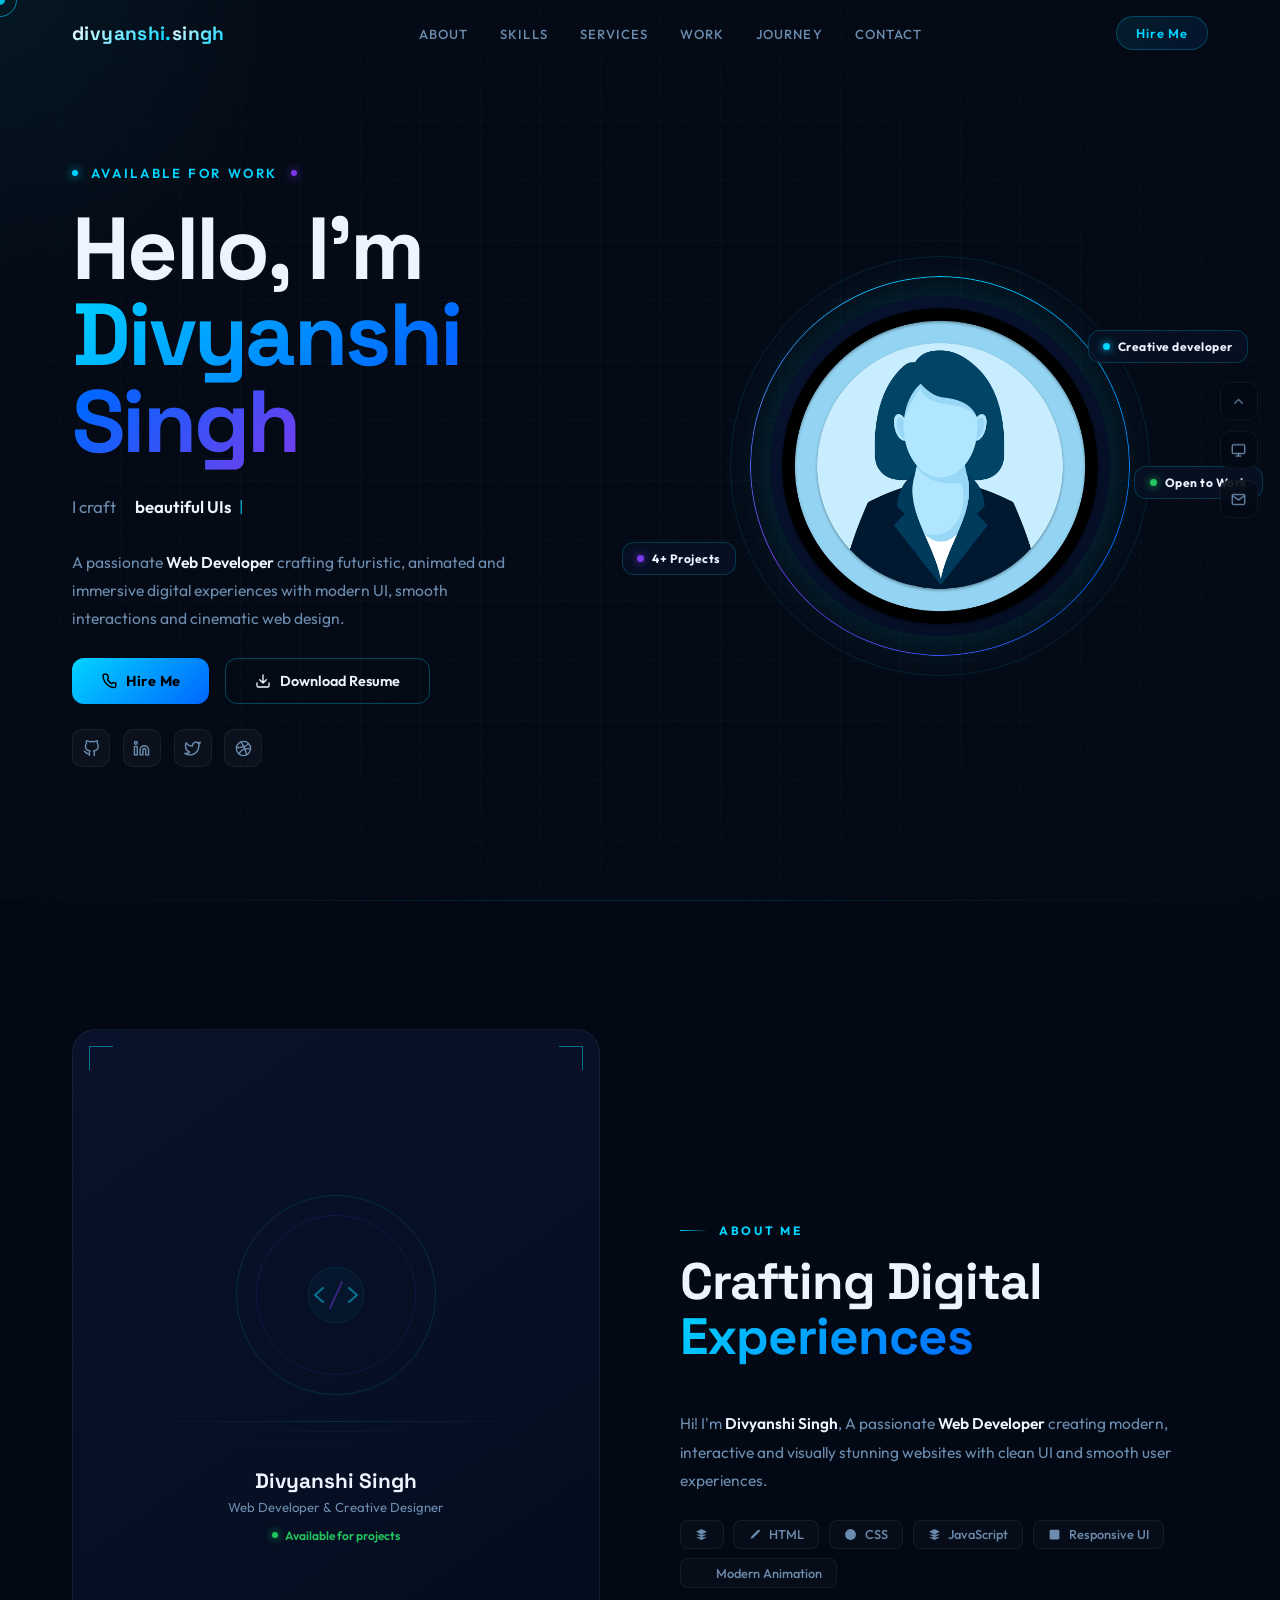
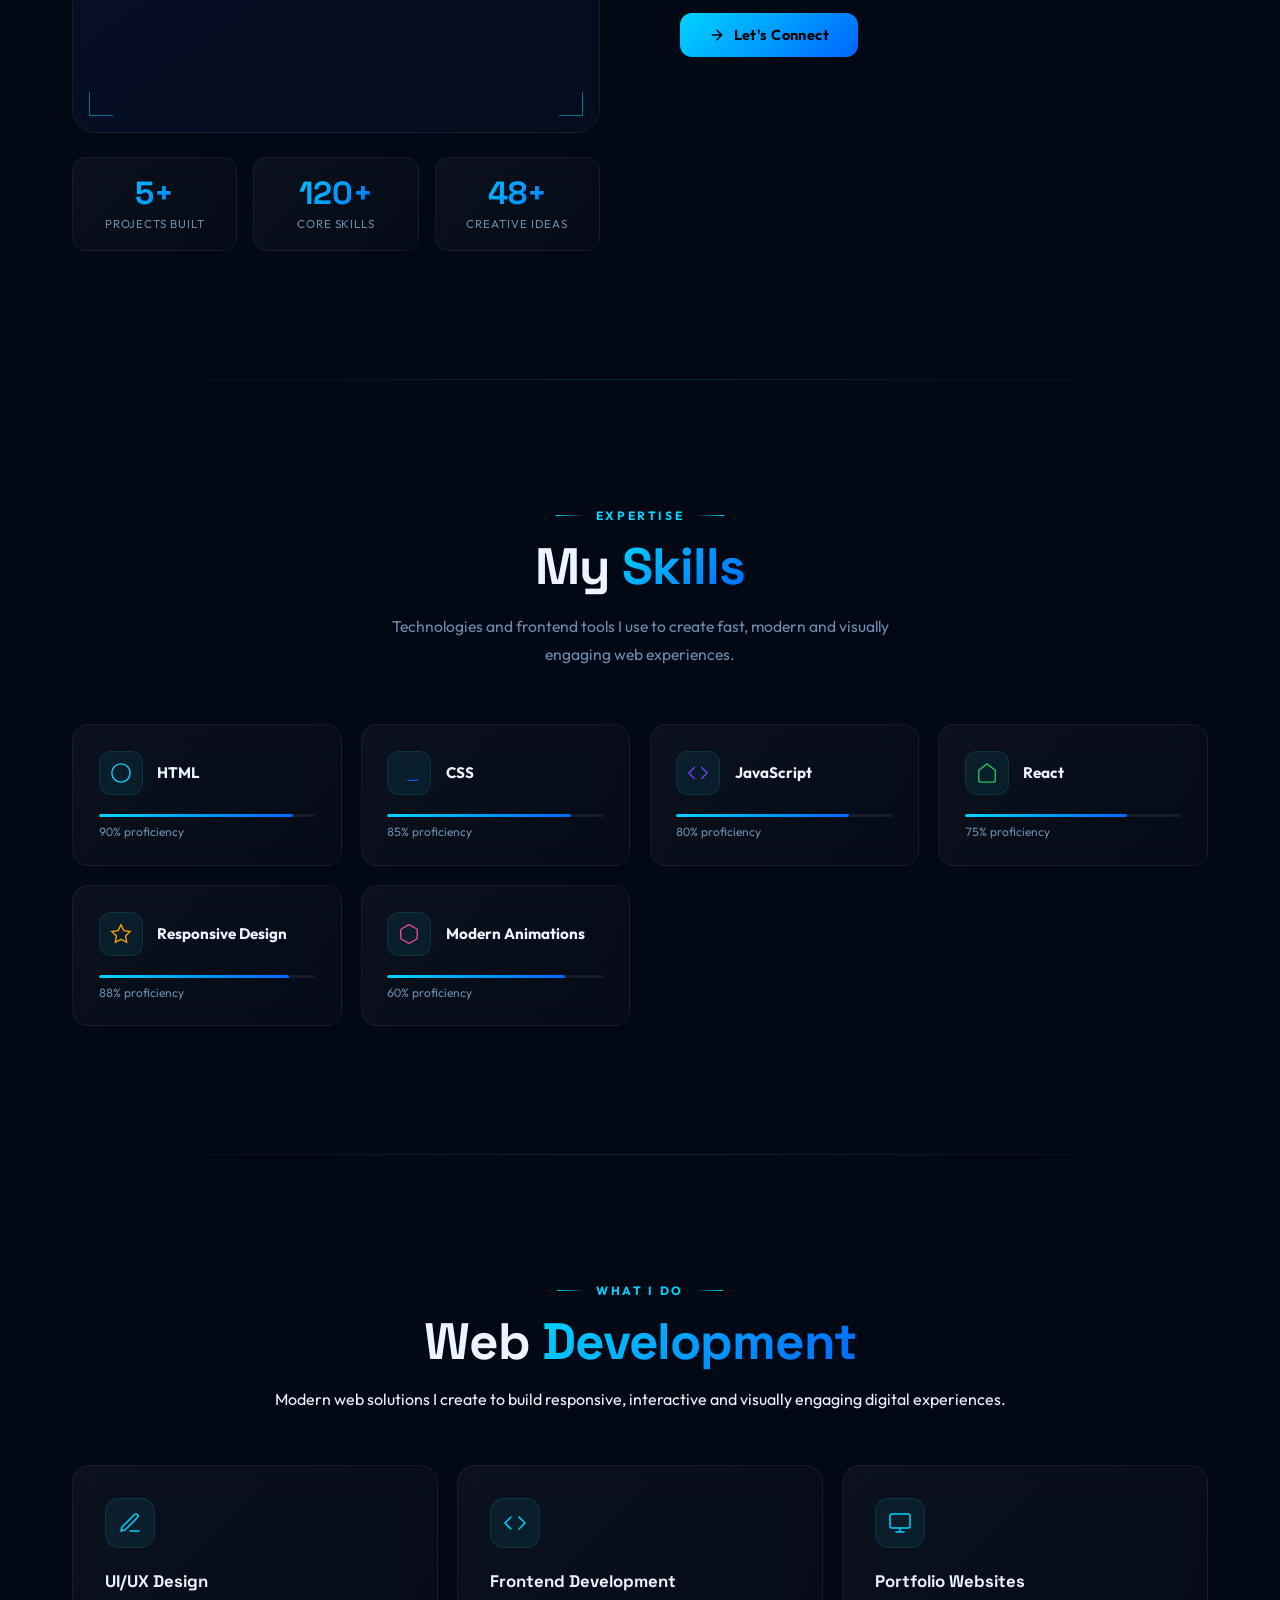
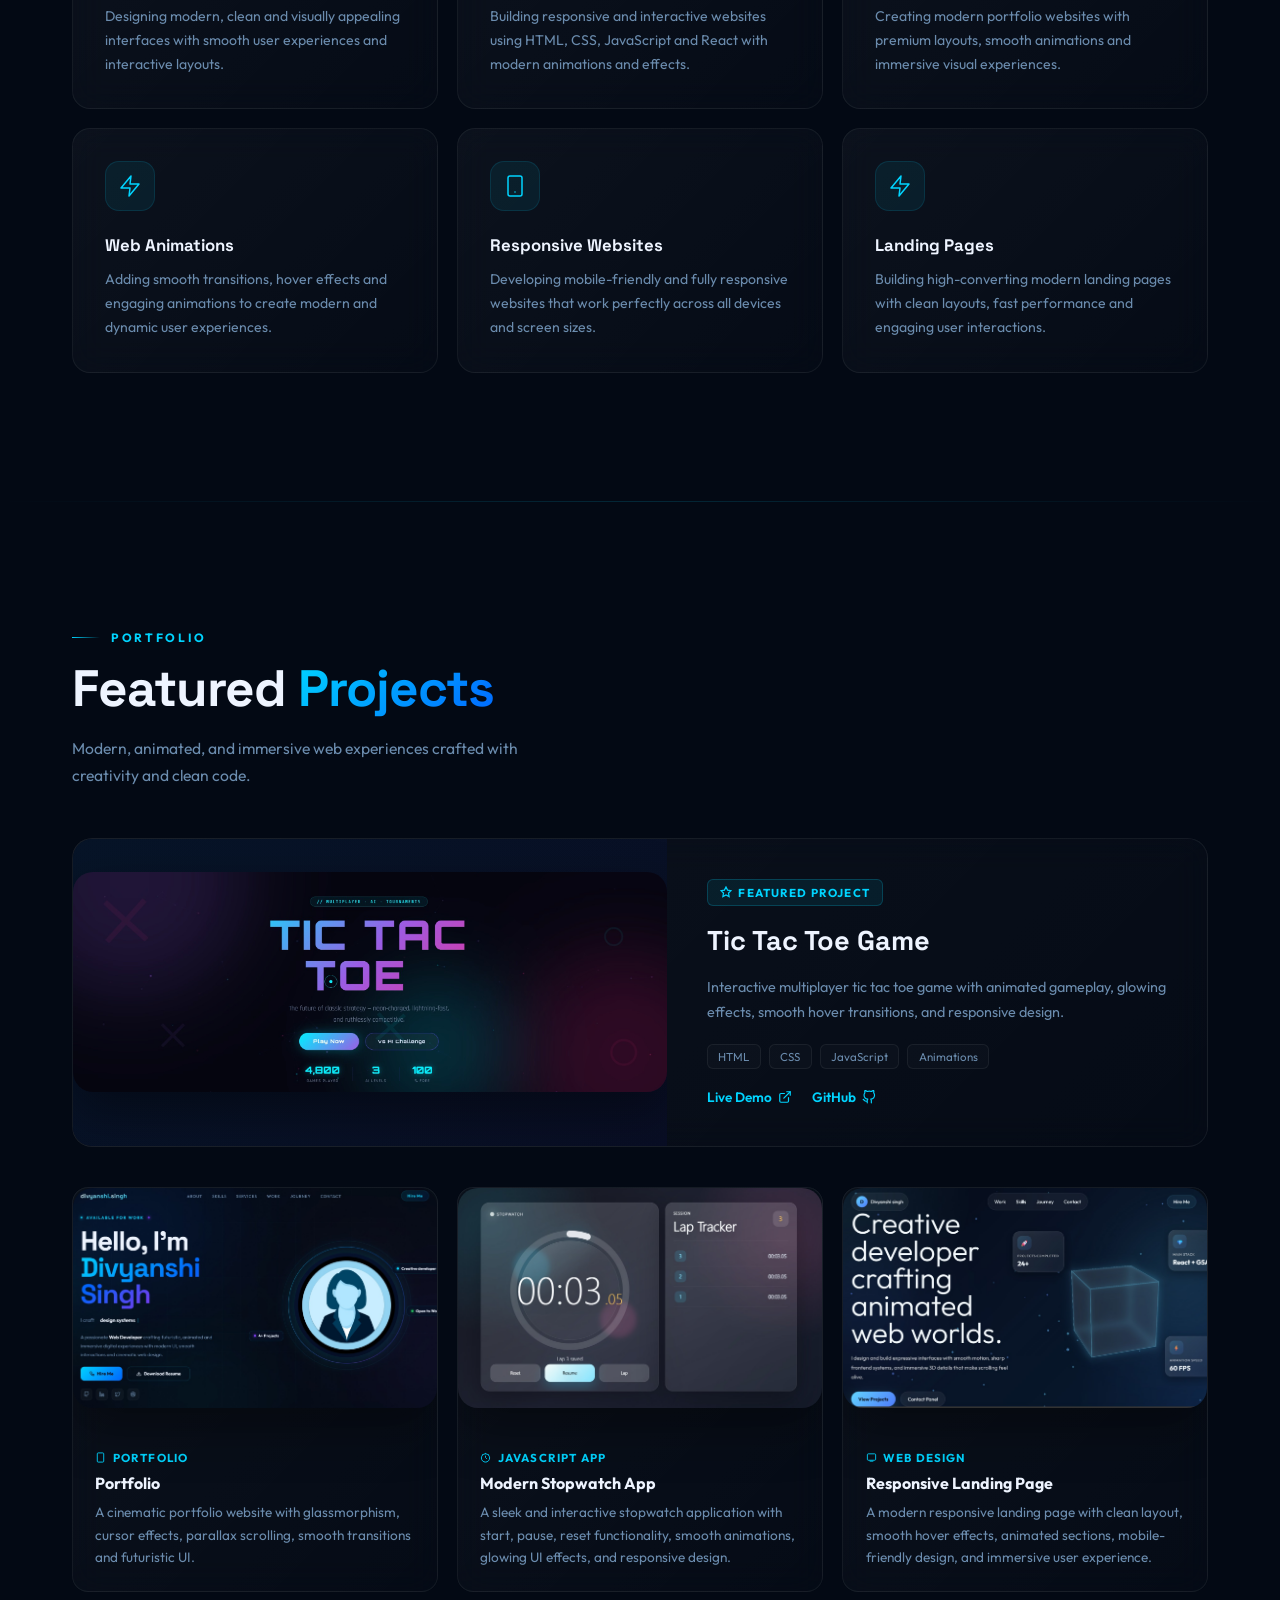
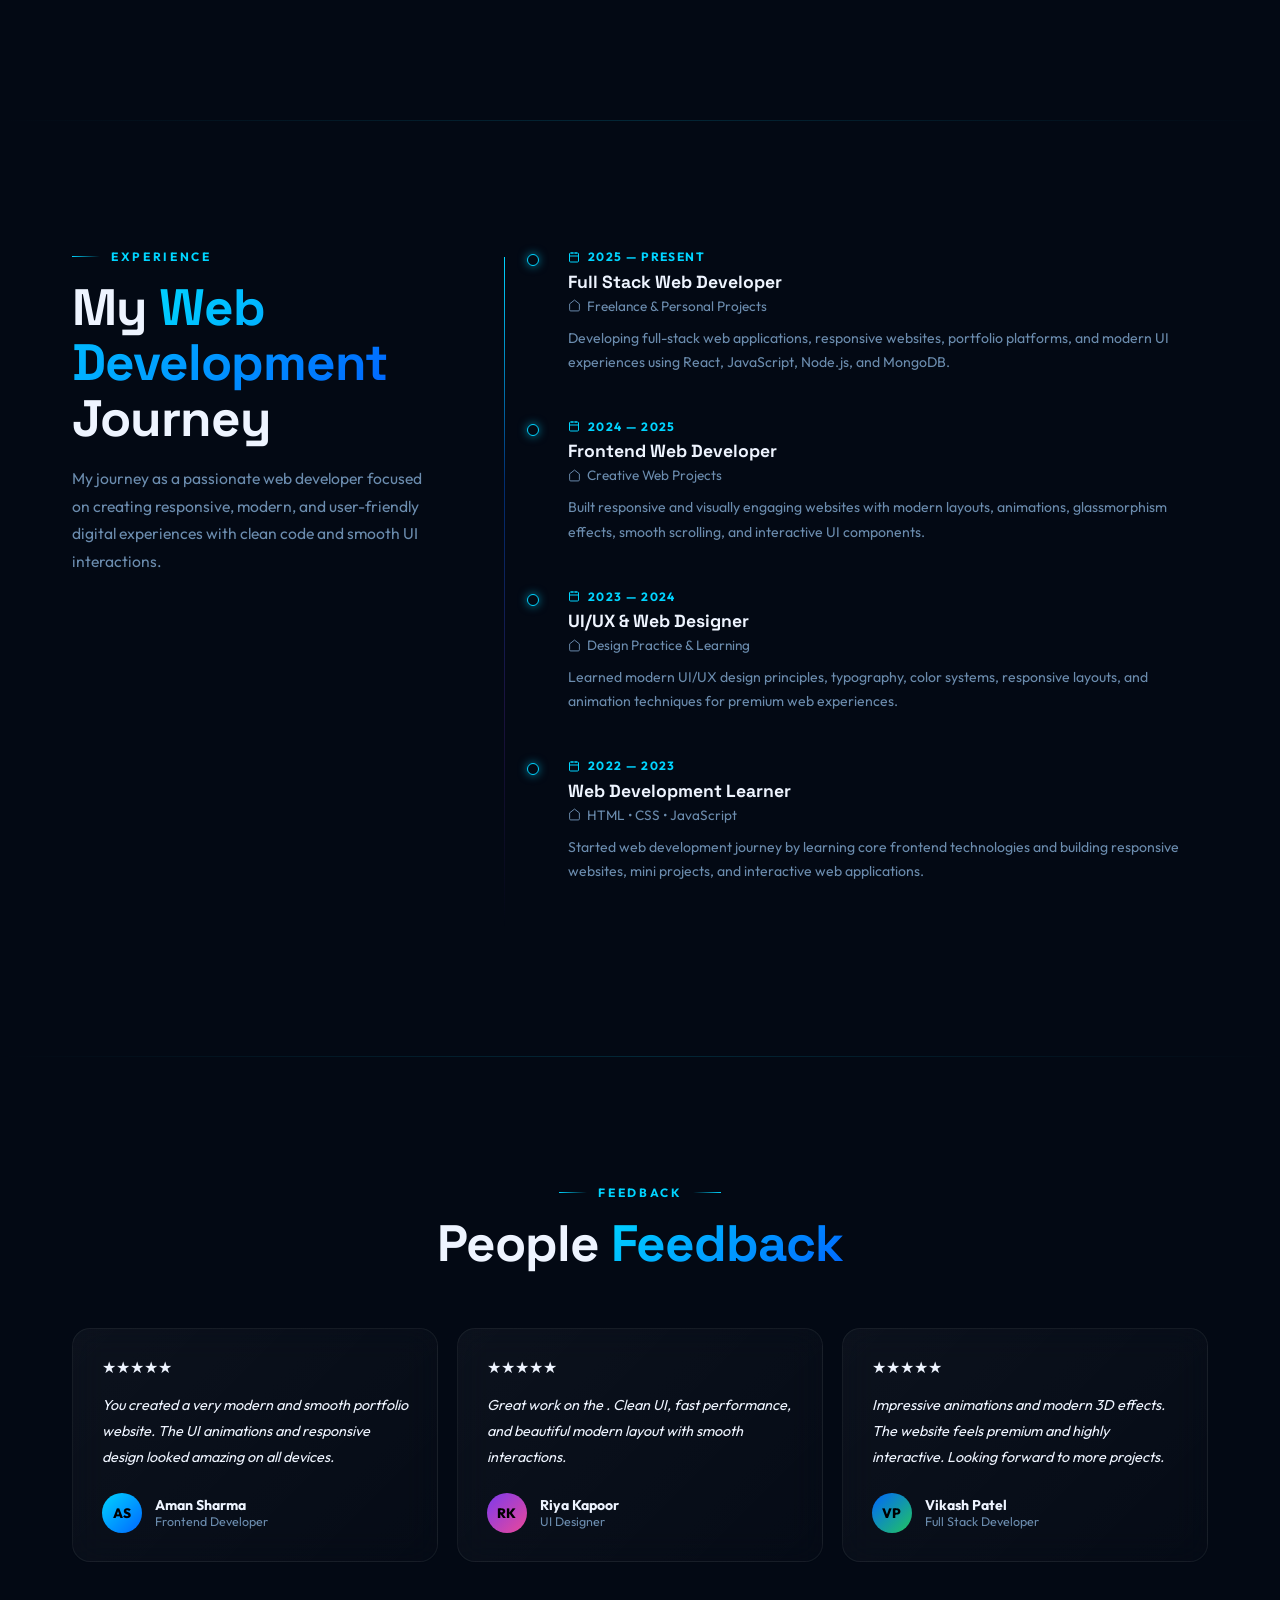
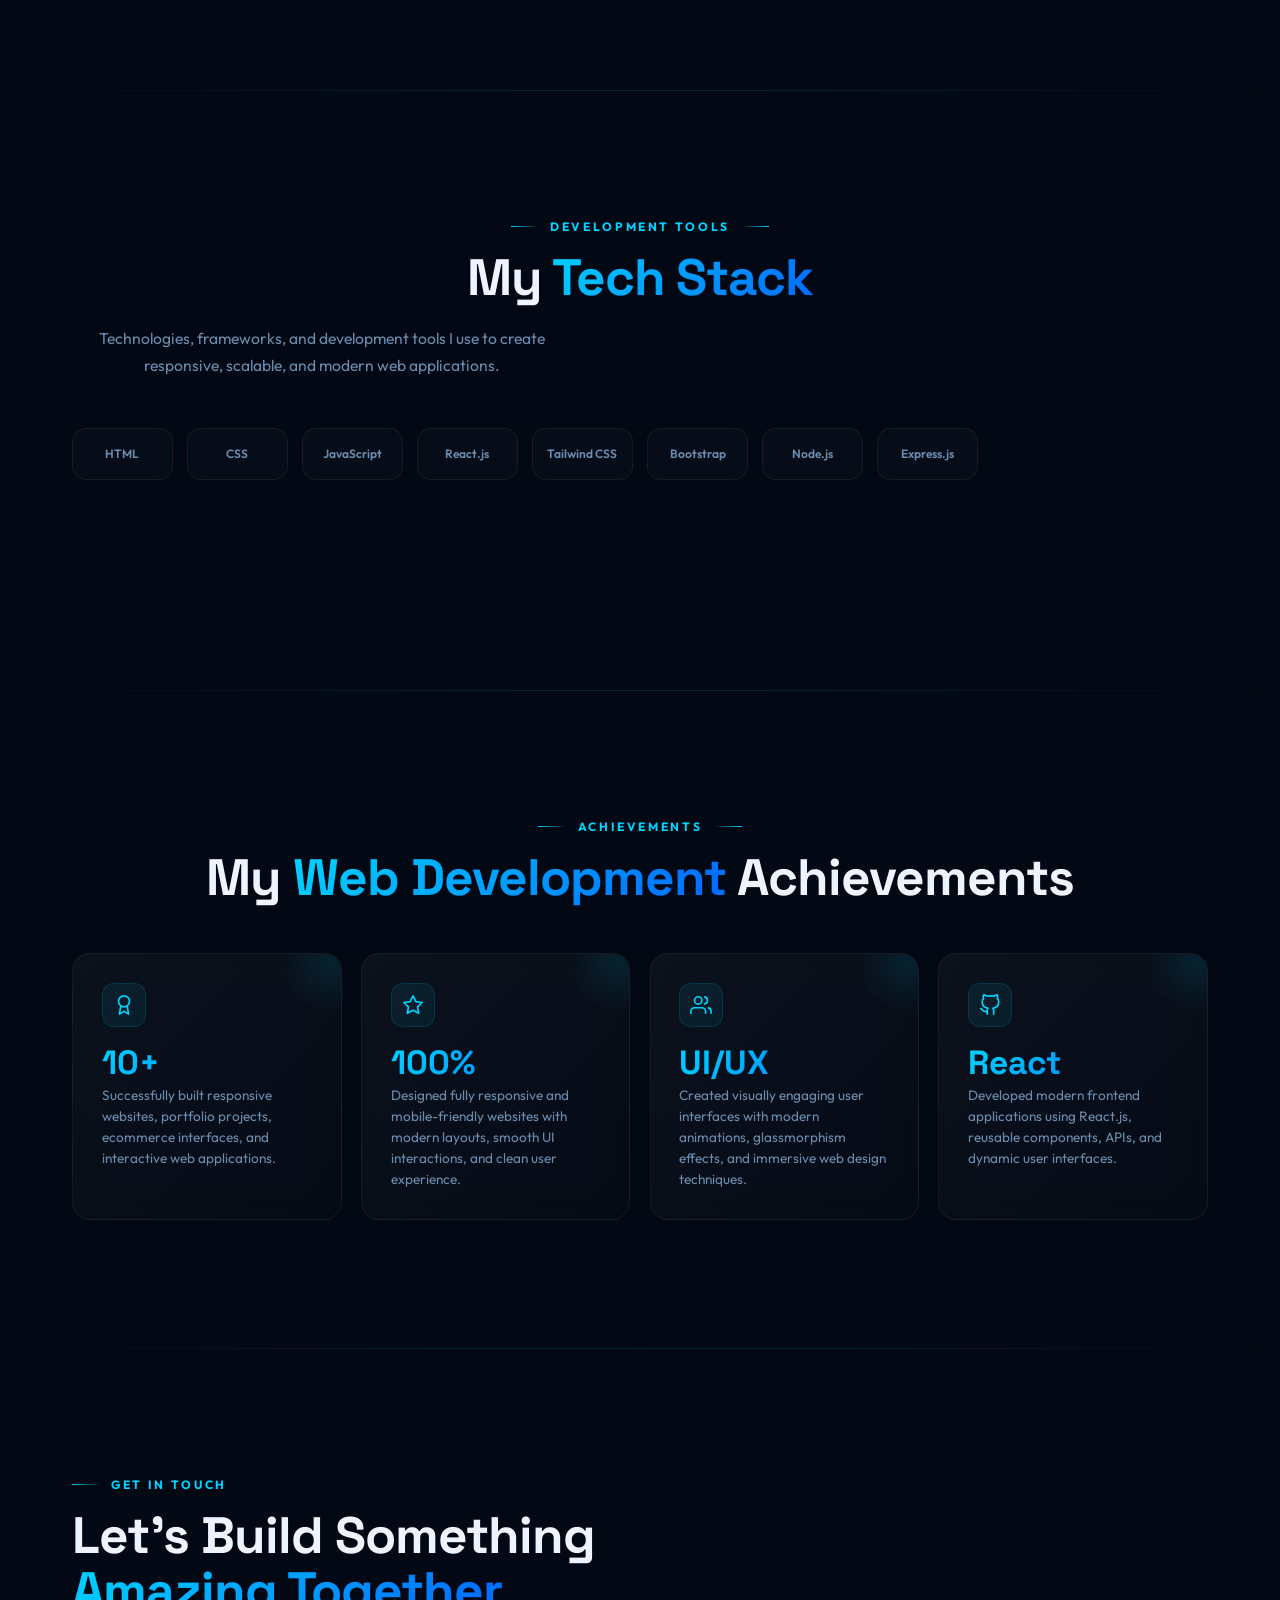
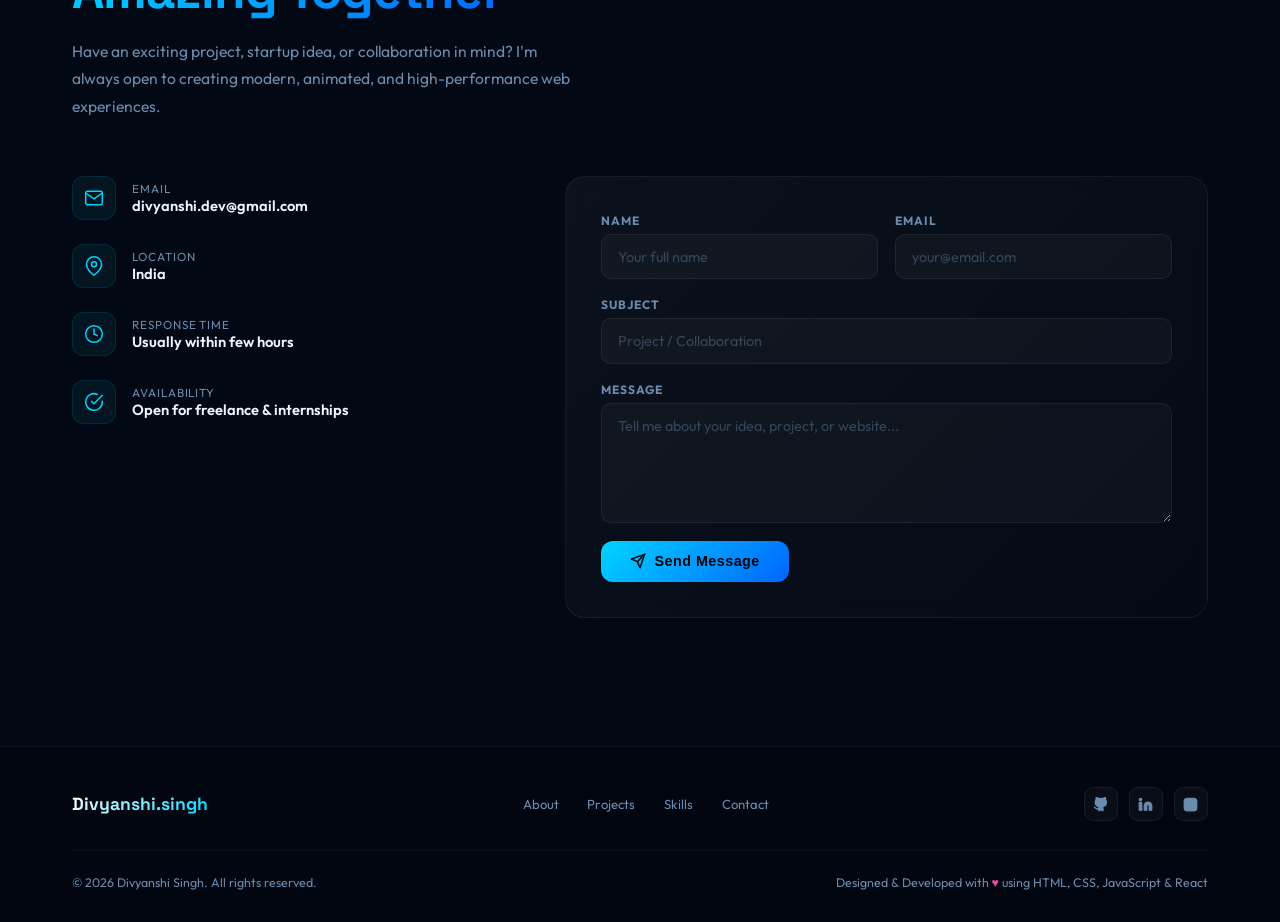
==== commit e87db9b5: "Fix image paths  index.html Updated image source paths and modified text for clarity." ====
--- a/index.html
+++ b/index.html
@@ -205,7 +205,7 @@
             <div class="portrait-ring2"></div>
             <div class="portrait-ring"></div>
             <div class="portrait-inner">
-              <img src="img/profile.jpg" alt="Divyanshi Singh" class="profile-pic" />
+              <img src="profile.jpg" alt="Divyanshi Singh" class="profile-pic" />
             </div>
           </div>
         </div>
@@ -355,11 +355,7 @@
               experiences.
             </p>
 
-            <p class="about-bio">
-              Passionate <strong>Web Developer</strong> creating modern,
-              responsive and interactive websites with clean UI, smooth
-              animations and engaging user experiences.
-            </p>
+          
             <div class="tag-list">
               <span class="tag"
                 ><svg viewBox="0 0 24 24">
@@ -622,7 +618,7 @@
           </div>
 
           <h2 class="s-title" style="text-align: center">
-            Web Development <em>Services</em>
+            Web <em>Development</em>
           </h2>
 
           <p class="s-subtitle">
@@ -761,7 +757,7 @@
             <div class="pf-visual-overlay"></div>
 
             <div class="proj-img">
-              <img src="img/tictactoe.jpg" alt="Tic Tac Toe Project" />
+              <img src="tictactoe.jpg" alt="Tic Tac Toe Project" />
             </div>
           </div>
 
@@ -823,7 +819,7 @@
           <div class="pc gcard">
             <!-- PROJECT IMAGE -->
             <div class="proj-img">
-              <img src="img/portfolio.jpg" alt="Portfolio Project" />
+              <img src="portfolio.jpg" alt="Portfolio Project" />
             </div>
 
             <div class="pc-body">
@@ -849,7 +845,7 @@
           <div class="pc gcard">
             <!-- PROJECT IMAGE -->
             <div class="proj-img">
-              <img src="img/stop_watch.jpg" alt="Stopwatch Project" />
+              <img src="stop_watch.jpg" alt="Stopwatch Project" />
             </div>
 
             <div class="pc-body">
@@ -877,7 +873,7 @@
           <div class="pc gcard">
             <!-- PROJECT IMAGE -->
             <div class="proj-img">
-              <img src="img/header.jpg" alt="Responsive Landing Page" />
+              <img src="header.jpg" alt="Responsive Landing Page" />
             </div>
 
             <div class="pc-body">
@@ -1089,7 +1085,7 @@
             <div class="tc-stars">★★★★★</div>
 
             <p class="tc-text">
-              Divyanshi created a very modern and smooth portfolio website. The
+              You created a very modern and smooth portfolio website. The
               UI animations and responsive design looked amazing on all devices.
             </p>
 
@@ -1115,7 +1111,7 @@
             <div class="tc-stars">★★★★★</div>
 
             <p class="tc-text">
-              Great work on the food delivery website. Clean UI, fast
+              Great work on the . Clean UI, fast
               performance, and beautiful modern layout with smooth interactions.
             </p>
 
@@ -1202,11 +1198,11 @@
         <div class="tech-grid stagger">
           <!-- FRONTEND -->
           <div class="tech-item">
-            <div class="tech-name">HTML5</div>
+            <div class="tech-name">HTML</div>
           </div>
 
           <div class="tech-item">
-            <div class="tech-name">CSS3</div>
+            <div class="tech-name">CSS</div>
           </div>
 
           <div class="tech-item">
@@ -1253,7 +1249,7 @@
 
           <!-- EXTRA -->
           <div class="tech-item">
-            <div class="tech-name">REST APIs</div>
+            <div class="tech-name">Typescript</div>
           </div>
 
           <div class="tech-item">
--- a/style.css
+++ b/style.css
@@ -745,6 +745,16 @@
   margin: 0 auto;
   padding: 0 2rem;
   width: 100%;
+}
+.profile-pic {
+  width: 100%;
+  height: 100%;
+  object-fit: cover;
+  border-radius: 50%;
+  position: relative;
+  z-index: 2;
+  display: block;
+  object-position: center top;
 }
 .hero-left {
   display: flex;
@@ -1021,18 +1031,13 @@
     0 0 60px rgba(0, 212, 255, 0.15),
     inset 0 0 40px rgba(0, 102, 255, 0.06);
 }
-.profile-pic{
+.portrait-svg {
   width: 100%;
   height: 100%;
-  object-fit: cover;
-  border-radius: 50%;
-  position: relative;
-  z-index: 2;
-  display: block;
-  object-position: center top;
-
-}
-
+  display: flex;
+  align-items: center;
+  justify-content: center;
+}
 /* Floating badges */
 .float-badge {
   position: absolute;
@@ -1438,6 +1443,27 @@
     0 24px 80px rgba(0, 0, 0, 0.5),
     0 0 0 1px rgba(0, 212, 255, 0.12);
   transform: translateY(-4px);
+}
+.proj-img {
+  width: 100%;
+  height: 220px;
+  border-radius: 20px;
+  overflow: hidden;
+  margin-bottom: 20px;
+  position: relative;
+  box-shadow: 0 20px 50px rgba(0, 0, 0, 0.4);
+}
+
+.proj-img img {
+  width: 100%;
+  height: 100%;
+  object-fit: cover;
+  display: block;
+  transition: 0.5s;
+}
+
+.pf-info:hover .proj-img img {
+  transform: scale(1.05);
 }
 .pf-visual {
   background: linear-gradient(145deg, #07111f, #040c1c);
@@ -2053,38 +2079,45 @@
   stroke-linejoin: round;
 }
 
-/* ── MUSIC ── */
-.music-btn {
+.scroll-top-btn {
   position: fixed;
-  bottom: 1.6rem;
-  left: 1.6rem;
-  width: 42px;
-  height: 42px;
-  border-radius: 10px;
-  border: 1px solid var(--border2);
-  background: rgba(3, 9, 20, 0.8);
-  backdrop-filter: blur(10px);
+  right: 24px;
+  bottom: 24px;
+  width: 56px;
+  height: 56px;
+  border: none;
+  border-radius: 50%;
+  background: rgba(0, 212, 255, 0.12);
+  backdrop-filter: blur(12px);
+  border: 1px solid rgba(0, 212, 255, 0.25);
   display: flex;
   align-items: center;
   justify-content: center;
   cursor: pointer;
-  z-index: 600;
-  transition: all 0.3s;
-  color: var(--muted);
-}
-.music-btn:hover,
-.music-btn.on {
-  border-color: rgba(0, 212, 255, 0.4);
-  color: var(--cyan);
-}
-.music-btn svg {
-  width: 17px;
-  height: 17px;
-  stroke: currentColor;
-  fill: none;
-  stroke-width: 1.8;
-  stroke-linecap: round;
-  stroke-linejoin: round;
+  z-index: 999;
+  opacity: 0;
+  visibility: hidden;
+  transform: translateY(20px);
+  transition: 0.35s ease;
+  box-shadow: 0 0 20px rgba(0, 212, 255, 0.15);
+}
+
+.scroll-top-btn.show {
+  opacity: 1;
+  visibility: visible;
+  transform: translateY(0);
+}
+
+.scroll-top-btn:hover {
+  transform: translateY(-4px) scale(1.05);
+  background: rgba(0, 212, 255, 0.2);
+  box-shadow: 0 0 25px rgba(0, 212, 255, 0.35);
+}
+
+.scroll-top-btn svg {
+  width: 24px;
+  height: 24px;
+  stroke: var(--cyan);
 }
 
 /* ── RESPONSIVE ── */
